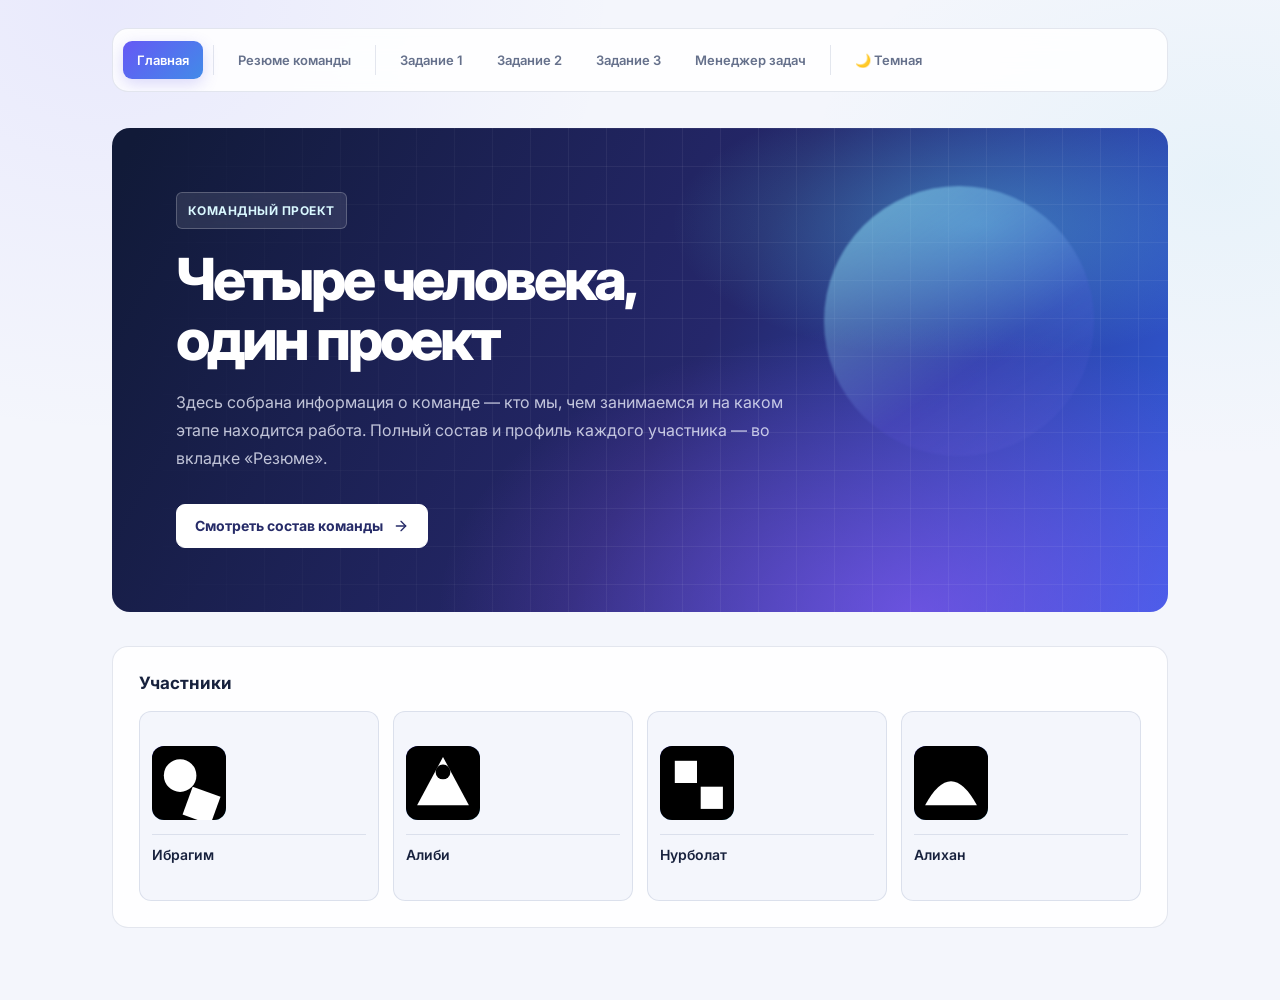
==== index.html @ 52afc790 "lol" ====
<!DOCTYPE html>
<html lang="ru">
<head>
  <meta charset="UTF-8">
  <meta name="viewport" content="width=device-width, initial-scale=1.0">
  <title>Команда — Резюме, Проект и Задания</title>
  <link rel="stylesheet" href="css/style.css">
</head>
<body>
<div class="wrap">
  <nav class="navbar" id="navbar">
    <button class="active" data-page="home">Главная</button>
    <div class="nav-divider"></div>
    <button data-page="resume">Резюме команды</button>
    <div class="nav-divider"></div>
    <button data-page="task1">Задание 1</button>
    <button data-page="task2">Задание 2</button>
    <button data-page="task3">Задание 3</button>
    <button data-page="todos">Менеджер задач</button>
    
    <div class="nav-divider"></div>
    <button id="theme-toggle-btn" class="theme-toggle" data-action="toggle-theme" aria-label="Переключить темную тему">🌙 Темная</button>
    <div id="member-tabs" hidden>
      <div class="nav-divider"></div>
      <button data-target="p1" data-member="p1">Ибрагим</button>
      <button data-target="p2" data-member="p2">Алиби</button>
      <button data-target="p3" data-member="p3">Нурболат</button>
      <button data-target="p4" data-member="p4">Алихан</button>
    </div>
  </nav>

  <section class="page active" id="page-home">
    <div class="hero">
      <p class="kicker">Командный проект</p>
      <h1>Четыре человека, один проект</h1>
      <p>Здесь собрана информация о команде — кто мы, чем занимаемся и на каком этапе находится работа. Полный состав и профиль каждого участника — во вкладке «Резюме».</p>
      <button class="cta" data-action="open-member" data-member="p1">
        Смотреть состав команды
        <svg viewBox="0 0 24 24" fill="none" stroke="currentColor" stroke-width="2" stroke-linecap="round" stroke-linejoin="round"><line x1="5" y1="12" x2="19" y2="12"></line><polyline points="12 5 19 12 12 19"></polyline></svg>
      </button>
    </div>

    <div class="roster">
      <p class="label">Участники</p>
      <div class="roster-grid">
        <button class="roster-item" data-action="open-member" data-member="p1">
          <div class="avatar">
            <svg viewBox="0 0 100 100">
              <rect width="100" height="100" fill="#000"/>
              <circle cx="38" cy="40" r="22" fill="#fff"/>
              <rect x="55" y="55" width="40" height="40" fill="#fff" transform="rotate(20 55 55)"/>
            </svg>
          </div>
          <div class="name">Ибрагим</div>
        </button>
        <button class="roster-item" data-action="open-member" data-member="p2">
          <div class="avatar">
            <svg viewBox="0 0 100 100">
              <rect width="100" height="100" fill="#000"/>
              <polygon points="50,15 85,80 15,80" fill="#fff"/>
              <circle cx="50" cy="35" r="10" fill="#000"/>
            </svg>
          </div>
          <div class="name">Алиби</div>
        </button>
        <button class="roster-item" data-action="open-member" data-member="p3">
          <div class="avatar">
            <svg viewBox="0 0 100 100">
              <rect width="100" height="100" fill="#000"/>
              <rect x="20" y="20" width="30" height="30" fill="#fff"/>
              <rect x="55" y="55" width="30" height="30" fill="#fff"/>
            </svg>
          </div>
          <div class="name">Нурболат</div>
        </button>
        <button class="roster-item" data-action="open-member" data-member="p4">
          <div class="avatar">
            <svg viewBox="0 0 100 100">
              <rect width="100" height="100" fill="#000"/>
              <path d="M15 80 Q50 15 85 80 Z" fill="#fff"/>
            </svg>
          </div>
          <div class="name">Алихан</div>
        </button>
      </div>
    </div>
  </section>

  <section class="page" id="page-task2">
    <div class="masthead">
      <h1>Задание 2: Управление классами</h1>
      <p>Переключение класса active и вывод списка классов</p>
    </div>

    <div class="task-box">
      <div id="task2-target-element" class="demo-box card feature">
        Тестовый блок
      </div>

      <div class="actions">
        <button id="toggle-btn" class="cta-btn" data-action="toggle-task2-class">Переключить класс active</button>
      </div>

      <div class="output-section">
        <h3>Список классов элемента:</h3>
        <p id="class-list-output" class="class-list-badge">Загрузка...</p>
      </div>
    </div>
  </section>

  <section class="page" id="page-todos">
    <div class="masthead">
      <h1>Менеджер задач</h1>
      <p>Соберите дела в одном месте, отмечайте прогресс и быстро находите нужное.</p>
      <p class="todo-api-note">Данные задач загружаются из DummyJSON. Добавленные и изменённые задачи хранятся до перезагрузки страницы.</p>
    </div>
    <div class="task-box todo-manager">
      <div class="todo-toolbar">
        <div class="todo-overview">
          <p id="todo-count" class="todo-count" aria-live="polite">Загрузка задач…</p>
          <p id="todo-summary" class="todo-summary">Считаем задачи…</p>
          <div class="todo-progress" role="progressbar" aria-label="Выполненные задачи" aria-valuemin="0" aria-valuemax="100" aria-valuenow="0">
            <span id="todo-progress-fill"></span>
          </div>
        </div>
        <div class="todo-toolbar-actions">
          <button class="cta-btn todo-create-toggle" type="button" data-action="todo-create-toggle" aria-expanded="false" aria-controls="todo-create-form"><span aria-hidden="true">＋</span> Добавить задачу</button>
          <button class="cta-btn todo-refresh-button" type="button" data-action="todos-refresh"><svg viewBox="0 0 24 24" fill="none" stroke="currentColor" stroke-width="1.8" stroke-linecap="round" stroke-linejoin="round" aria-hidden="true"><path d="M20 7v5h-5"></path><path d="M4 17v-5h5"></path><path d="M5.6 9a7 7 0 0 1 11.6-2L20 12M4 12l2.8 5a7 7 0 0 0 11.6-2"></path></svg> Обновить</button>
        </div>
      </div>
      <form id="todo-create-form" class="todo-form todo-create-form" data-todo-form="create" hidden>
        <label>Название задачи
          <input name="todo" type="text" required maxlength="200" placeholder="Например, проверить CRUD">
        </label>
        <label>ID пользователя
          <input name="userId" type="number" min="1" step="1" value="1" required>
        </label>
        <label class="todo-checkbox-label">
          <input name="completed" type="checkbox"> Выполнена
        </label>
        <button class="todo-open-button" type="submit">Добавить задачу</button>
      </form>
      <div class="todo-filters">
        <div class="todo-filter-field todo-filter-search">
          <label for="todo-search">Найти задачу</label>
          <div class="todo-search-control">
            <svg viewBox="0 0 24 24" fill="none" stroke="currentColor" stroke-width="1.8" stroke-linecap="round" aria-hidden="true"><circle cx="11" cy="11" r="7"></circle><path d="m16 16 4 4"></path></svg>
            <input id="todo-search" type="search" placeholder="Название, ID задачи или пользователя">
            <button id="todo-search-clear" class="todo-search-clear" type="button" data-action="todo-search-clear" aria-label="Очистить поиск" title="Очистить поиск" hidden>×</button>
          </div>
        </div>
        <div class="todo-filter-field">
          <label for="todo-filter">Показать</label>
          <select id="todo-filter">
            <option value="all">Все задачи</option>
            <option value="active">В работе</option>
            <option value="completed">Выполненные</option>
          </select>
        </div>
      </div>
      <p id="todo-notice" class="todo-notice" role="status" aria-live="polite"></p>
      <div id="todo-list" class="todo-list" aria-live="polite"></div>
      <nav id="todo-pagination" class="todo-pagination" aria-label="Страницы задач" hidden>
        <button class="todo-open-button" type="button" data-action="todo-page" data-direction="-1">Назад</button>
        <span data-page-label aria-live="polite">Страница 1</span>
        <button class="todo-open-button" type="button" data-action="todo-page" data-direction="1">Дальше</button>
      </nav>
    </div>
  </section>

  <section class="page user-profile-page" id="page-user">
    <div class="masthead">
      <a class="todo-open-button user-profile-back" href="#todos">← К менеджеру задач</a>
      <h1 id="user-profile-title">Профиль пользователя</h1>
      <p>Данные загружены из DummyJSON.</p>
    </div>
    <div id="user-profile-content" class="task-box user-profile-content" aria-live="polite"></div>
  </section>

  <dialog id="todo-detail-dialog" class="todo-detail-dialog" aria-labelledby="todo-detail-dialog-title">
    <div class="todo-user-dialog-header">
      <h2 id="todo-detail-dialog-title">Детали задачи</h2>
      <button class="todo-user-dialog-close" type="button" data-action="todo-detail-close" aria-label="Закрыть окно">×</button>
    </div>
    <div id="todo-detail-dialog-content" class="todo-detail-dialog-content" aria-live="polite"></div>
  </dialog>

  <dialog id="todo-user-dialog" class="todo-user-dialog" aria-labelledby="todo-user-dialog-title">
    <div class="todo-user-dialog-header">
      <h2 id="todo-user-dialog-title">Данные пользователя</h2>
      <button class="todo-user-dialog-close" type="button" data-action="todo-user-close" aria-label="Закрыть окно">×</button>
    </div>
    <div id="todo-user-dialog-content" class="todo-user-dialog-content" aria-live="polite"></div>
  </dialog>

  
  <section class="page" id="page-task3">
    <div class="masthead">
      <h1>Задание 3: Генератор таблицы и статистика</h1>
      <p>Создание таблицы заданного размера, изменение цвета ячеек и подсчет</p>
    </div>

    <div class="task-box">
      <div class="controls-group table-controls">
        <label>Строк: <input type="number" id="table-rows" min="1" max="20" value="3"></label>
        <label>Столбцов: <input type="number" id="table-cols" min="1" max="20" value="3"></label>
        <label>Цвет заливки: <input type="color" id="cell-color-picker" value="#3b82f6"></label>
        <button class="cta-btn" data-action="generate-table">Создать таблицу</button>
      </div>

      <div id="table-container" class="table-container"></div>

      <div class="output-section table-output">
        <h3>Статистика цветов:</h3>
        <p id="color-stats-output">Кликните по ячейкам таблицы, чтобы изменить их цвет.</p>
      </div>
    </div>
  </section>

  <section class="page" id="page-resume">
    <div class="masthead">
      <h1>Состав команды</h1>
      <p>Четыре участника — один проект</p>
    </div>

    <div class="panel active" id="p1">
      <div class="profile-head">
        <div class="avatar-box">
          <svg viewBox="0 0 100 100">
            <rect width="100" height="100" fill="#000"/>
            <circle cx="38" cy="40" r="22" fill="#fff"/>
            <rect x="55" y="55" width="40" height="40" fill="#fff" transform="rotate(20 55 55)"/>
          </svg>
        </div>
        <div class="info">
          <h2>Эгембердиев Ибрагим</h2>
          <div class="role">Начинающий Java-разработчик</div>
          <div class="meta">
            <div><strong>19</strong> лет</div>
          </div>
        </div>
      </div>

      <div class="section">
        <h3>О себе</h3>
        <p class="bio">Изучает Java и делает первые проекты, нацелен на рост в разработке. Собирает практический опыт и постепенно расширяет портфолио.</p>
      </div>

      <div class="section">
        <h3>Направление</h3>
        <div class="chips">
          <span class="chip">Java</span>
          <span class="chip">Backend</span>
          <span class="chip">Учебные проекты</span>
        </div>
      </div>

      <div class="section">
        <h3>Ключевые моменты</h3>
        <ul class="highlights">
          <li>Изучает Java и основы бэкенд-разработки</li>
          <li>Работает над первыми практическими проектами</li>
          <li>Нацелен на постепенный рост и расширение портфолио</li>
        </ul>
      </div>
    </div>

    <div class="panel" id="p2">
      <div class="profile-head">
        <div class="avatar-box">
          <svg viewBox="0 0 100 100">
            <rect width="100" height="100" fill="#000"/>
            <polygon points="50,15 85,80 15,80" fill="#fff"/>
            <circle cx="50" cy="35" r="10" fill="#000"/>
          </svg>
        </div>
        <div class="info">
          <h2>Алиби Тулеугалиев</h2>
          <div class="role">Студент, спортсмен и организатор</div>
          <div class="meta">
            <div><strong>3</strong> курс</div>
          </div>
        </div>
      </div>

      <div class="section">
        <h3>О себе</h3>
        <p class="bio">Бывший капитан областной сборной по волейболу, организатор турниров по армрестлингу и в прошлом участник школьных олимпиад. Амбициозен в учёбе и спорте, а главную ценность видит в том, чтобы быть хорошим сыном для своих родителей.</p>
      </div>

      <div class="section">
        <h3>Направление</h3>
        <div class="chips">
          <span class="chip">Волейбол</span>
          <span class="chip">Армрестлинг</span>
          <span class="chip">Организация турниров</span>
          <span class="chip">Олимпиады</span>
        </div>
      </div>

      <div class="section">
        <h3>Достижения и опыт</h3>
        <ul class="highlights">
          <li>Капитан областной сборной по волейболу</li>
          <li>Организатор турниров по армрестлингу</li>
          <li>Участник школьных олимпиад</li>
          <li>Совмещает учёбу, спорт и организаторскую деятельность</li>
        </ul>
      </div>
    </div>

    <div class="panel" id="p3">
      <div class="profile-head">
        <div class="avatar-box">
          <svg viewBox="0 0 100 100">
            <rect width="100" height="100" fill="#000"/>
            <rect x="20" y="20" width="30" height="30" fill="#fff"/>
            <rect x="55" y="55" width="30" height="30" fill="#fff"/>
          </svg>
        </div>
        <div class="info">
          <h2>Оралов Нурболат</h2>
          <div class="role">Вычислительная техника и ПО</div>
          <div class="meta">
            <div><strong>3</strong> курс, AIU</div>
          </div>
        </div>
      </div>

      <div class="section">
        <h3>О себе</h3>
        <p class="bio">Изучает вычислительную технику и программное обеспечение в Astana International University, развивает техническую базу для будущих проектов в IT.</p>
      </div>

      <div class="section">
        <h3>Направление</h3>
        <div class="chips">
          <span class="chip">Вычислительная техника</span>
          <span class="chip">Программное обеспечение</span>
          <span class="chip">AIU</span>
        </div>
      </div>

      <div class="section">
        <h3>Ключевые моменты</h3>
        <ul class="highlights">
          <li>3 курс, Astana International University</li>
          <li>Специальность — вычислительная техника и ПО</li>
          <li>Развивает техническую базу для будущих IT-проектов</li>
        </ul>
      </div>
    </div>

    <div class="panel" id="p4">
      <div class="profile-head">
        <div class="avatar-box">
          <svg viewBox="0 0 100 100">
            <rect width="100" height="100" fill="#000"/>
            <path d="M15 80 Q50 15 85 80 Z" fill="#fff"/>
          </svg>
        </div>
        <div class="info">
          <h2>Полатов Алихан</h2>
          <div class="role">Предприниматель</div>
          <div class="meta">
            <div><strong>19</strong> лет</div>
          </div>
        </div>
      </div>

      <div class="section">
        <h3>О себе</h3>
        <p class="bio">Я развиваюсь в предпринимательстве и работаю над собственными проектами. Изучаю потребности аудитории, ищу перспективные идеи и проверяю их на практике, чтобы превращать удачные гипотезы в полезные решения.</p>
      </div>

      <div class="section">
        <h3>Направление</h3>
        <div class="chips">
          <span class="chip">Предпринимательство</span>
          <span class="chip">Поиск идей</span>
          <span class="chip">Тестирование гипотез</span>
          <span class="chip">Анализ аудитории</span>
          <span class="chip">Развитие проектов</span>
        </div>
      </div>

      <div class="section">
        <h3>Ключевые моменты</h3>
        <ul class="highlights">
          <li>Развиваю предпринимательское мышление и навыки управления проектами</li>
          <li>Ищу и тестирую идеи для собственных проектов</li>
          <li>Изучаю интересы аудитории и собираю обратную связь</li>
          <li>Улучшаю навыки планирования, презентации и работы с задачами</li>
          <li>Работаю над запуском и развитием собственных инициатив</li>
        </ul>
      </div>

      <div class="section">
        <h3>Цели</h3>
        <p class="bio">Хочу создавать проекты, которые решают реальные задачи людей, развивать их шаг за шагом и собирать вокруг них сильную команду.</p>
      </div>
    </div>
  </section>

  <section class="page" id="page-task1">
    <div class="masthead">
      <h1>Практическое задание 1</h1>
      <p>Работа с DOM-деревом на JavaScript</p>
    </div>

    <div class="section">
      <h3>Условие задачи</h3>
      <ul class="highlights">
        <li>Найдите элемент по ID и измените его текст на «Привет, мир!».</li>
        <li>Создайте новый элемент &lt;div&gt; с классом <mark>new-div</mark> и текстом «Я новый элемент», добавив его в конец &lt;body&gt;.</li>
        <li>Удалите элемент с классом <mark>old-element</mark>.</li>
        <li>Создайте абзац с текстом «Это изменяемый абзац.» и изменяйте его цвет и размер шрифта по клику.</li>
      </ul>
    </div>

    <div class="section">
      <h3>Результат выполнения</h3>
      <div id="target-element" class="task1-target">Исходный текст элемента.</div>
      <div class="old-element task1-old-element">Этот элемент будет удалён скриптом.</div>
      <div id="task1-result"></div>
      <button class="cta task1-create-button" data-action="create-task1-element">Создать новый элемент</button>
    </div>
  </section>


</div>
<div></div>
<script src="js/fake-api.js"></script>
<script src="js/script.js"></script>
</body>
</html>
---- css/style.css ----
@import url('https://fonts.googleapis.com/css2?family=Inter:wght@400;500;600;700;800&display=swap');

:root{
  --bg: #ffffff;
  --ink: #000000;
  --ink-soft: #6b6b6b;
  --ink-faint: #9a9a9a;
  --line: #e5e5e5;
  --chip-bg: #f4f4f4;
  --card-bg: #ffffff;
}

[data-theme="dark"]{
  --bg: #0f172a;
  --ink: #f8fafc;
  --ink-soft: #94a3b8;
  --ink-faint: #64748b;
  --line: #1e293b;
  --chip-bg: #1e293b;
  --card-bg: #1e293b;
}

*{ box-sizing: border-box; }

body{
  margin:0;
  background: var(--bg);
  color: var(--ink);
  font-family: 'Inter', -apple-system, sans-serif;
  min-height: 100vh;
  transition: background-color 0.2s ease, color 0.2s ease;
}

.wrap{
  text-align: center;
  margin: 0 auto;
  padding: 40px 24px 80px;
}


.navbar{
  display: flex;
  align-items: center;
  border-bottom: 1px solid var(--line);
  margin-bottom: 48px;
  overflow-x: auto;
  gap: 4px;
}

.navbar button{
  background: none;
  border: none;
  border-bottom: 2px solid transparent;
  padding: 14px 18px;
  font-family: 'Inter', sans-serif;
  font-size: 15px;
  font-weight: 600;
  color: var(--ink-soft);
  cursor: pointer;
  white-space: nowrap;
  transition: color 0.15s ease, border-color 0.15s ease;
}

.navbar button:hover{
  color: var(--ink);
}

.navbar button.active{
  color: var(--ink);
  border-bottom-color: var(--ink);
}

.nav-divider{
  width: 1px;
  align-self: stretch;
  background: var(--line);
  margin: 10px 6px;
  flex-shrink: 0;
}

#member-tabs{
  display: flex;
  align-items: center;
  gap: 4px;
}

#member-tabs[hidden]{
  display: none;
}

/* Секции страниц */
.page{
  display: none;
}

.page.active{
  display: block;
  animation: fade 0.2s ease;
}

@keyframes fade{
  from{ opacity: 0; transform: translateY(4px); }
  to{ opacity: 1; transform: translateY(0); }
}


.hero{
  margin-bottom: 72px;
}

.hero .kicker{
  font-size: 15px;
  font-weight: 500;
  color: var(--ink-soft);
  margin: 0 0 18px 0;
}

.hero h1{
  font-size: 44px;
  line-height: 1.12;
  font-weight: 800;
  letter-spacing: -0.8px;
  margin: 0 0 24px 0;
  max-width: 14ch;
}

.hero p{
  font-size: 16px;
  line-height: 1.65;
  color: var(--ink-soft);
  max-width: 52ch;
  margin: 0 0 32px 0;
}

.hero .cta{
  display: inline-flex;
  align-items: center;
  gap: 10px;
  background: var(--ink);
  color: var(--bg);
  border: none;
  font-family: 'Inter', sans-serif;
  text-decoration: none;
  font-size: 15px;
  font-weight: 600;
  padding: 13px 22px;
  cursor: pointer;
  transition: opacity 0.15s ease;
}

.hero .cta:hover{
  opacity: 0.85;
}

.hero .cta svg{
  width: 14px;
  height: 14px;
  flex-shrink: 0;
}

.roster{
  border-top: 1px solid var(--line);
  padding-top: 36px;
}

.roster .label{
  font-size: 13px;
  color: var(--ink-soft);
  margin: 0 0 20px 0;
}

.roster-grid{
  display: grid;
  grid-template-columns: repeat(4, 1fr);
  gap: 20px;
}

.roster-item{
  display: block;
  text-decoration: none;
  color: inherit;
  background: none;
  border: none;
  text-align: left;
  padding: 0;
  cursor: pointer;
  font-family: 'Inter', sans-serif;
}

.roster-item .avatar{
  width: 100%;
  aspect-ratio: 1;
  background: #000;
  border-radius: 50%;
  overflow: hidden;
  margin-bottom: 12px;
}

.roster-item .avatar svg{
  width: 100%;
  height: 100%;
  display: block;
}

.roster-item .name{
  font-size: 13px;
  font-weight: 600;
  line-height: 1.4;
}


.masthead{
  margin-bottom: 40px;
}

.masthead h1{
  font-size: 32px;
  font-weight: 800;
  letter-spacing: -0.5px;
  margin: 0 0 6px 0;
}

.masthead p{
  color: var(--ink-soft);
  font-size: 15px;
  margin: 0;
}

.panel{
  display: none;
}

.panel.active{
  display: block;
  animation: fade 0.2s ease;
}

.profile-head{
  display: grid;
  grid-template-columns: 120px 1fr;
  gap: 32px;
  margin-bottom: 28px;
}

.avatar-box{
  width: 120px;
  height: 120px;
  border-radius: 50%;
  overflow: hidden;
  background: #000;
  flex-shrink: 0;
}

.avatar-box svg{
  width:100%;
  height:100%;
  display:block;
}

.info h2{
  font-size: 24px;
  font-weight: 800;
  letter-spacing: -0.3px;
  margin: 0 0 4px 0;
}

.info .role{
  font-size: 15px;
  font-weight: 500;
  color: var(--ink-soft);
  margin-bottom: 18px;
}

.info .meta{
  display:flex;
  gap: 28px;
}

.info .meta div{
  font-size: 13px;
  color: var(--ink-soft);
}

.info .meta strong{
  display:block;
  font-size: 18px;
  font-weight: 700;
  color: var(--ink);
  margin-bottom: 2px;
}

.section{
  padding-top: 22px;
  border-top: 1px solid var(--line);
  margin-bottom: 22px;
}

.section h3{
  font-size: 12px;
  font-weight: 700;
  color: var(--ink-faint);
  letter-spacing: 0.3px;
  margin: 0 0 12px 0;
}

.bio{
  font-size: 15px;
  line-height: 1.7;
  color: var(--ink-soft);
  max-width: 58ch;
  margin: 0;
  font-weight: 400;
}

.chips{
  display: flex;
  flex-wrap: wrap;
  gap: 8px;
}

.chip{
  display: inline-block;
  padding: 6px 14px;
  border-radius: 999px;
  background: var(--chip-bg);
  font-size: 13px;
  font-weight: 600;
  color: var(--ink);
}

.highlights{
  list-style: none;
  margin: 0;
  padding: 0;
  display: grid;
  gap: 10px;
}

.highlights li{
  position: relative;
  padding-left: 18px;
  font-size: 14.5px;
  line-height: 1.55;
  color: var(--ink-soft);
}

.highlights li::before{
  content: "";
  position: absolute;
  left: 0;
  top: 7px;
  width: 6px;
  height: 6px;
  border-radius: 50%;
  background: var(--ink);
}

#table-container table {
  border-collapse: collapse;
  margin: 10px 0;
}

.table-controls{
  display: flex;
  align-items: center;
  flex-wrap: wrap;
  gap: 12px;
  margin-bottom: 20px;
}

.table-controls input[type="number"]{
  width: 60px;
  padding: 6px;
}

.table-controls input[type="color"]{
  width: 40px;
  height: 32px;
  border: none;
  background: none;
  cursor: pointer;
}

.table-controls .cta-btn{
  padding: 8px 16px;
  cursor: pointer;
}

.table-container{
  overflow-x: auto;
  margin-bottom: 20px;
}

.table-output{
  padding: 16px;
  border-radius: 8px;
  background: var(--chip-bg);
}

.color-stat{
  display: inline-flex;
  align-items: center;
  gap: 4px;
}

.color-stat__swatch{
  width: 12px;
  height: 12px;
  border-radius: 50%;
}

.task1-create-button{
  padding: 10px 16px;
  font-size: 14px;
}

#table-container td {
  width: 45px;
  height: 45px;
  border: 1px solid var(--line);
  text-align: center;
  cursor: pointer;
  transition: background-color 0.15s ease;
  background-color: var(--card-bg);
}

#table-container td:hover {
  opacity: 0.8;
}

:root{
  color-scheme: light;
  --bg: #f3f6fb;
  --ink: #17243a;
  --ink-soft: #5f6e83;
  --ink-faint: #8390a3;
  --line: #dfe6ef;
  --chip-bg: #edf2f8;
  --card-bg: #ffffff;
  --accent: #2864dc;
  --accent-hover: #1d50ba;
  --accent-soft: #e7efff;
  --success: #1e9a78;
}

[data-theme="dark"]{
  color-scheme: dark;
  --bg: #121a28;
  --ink: #f2f5fb;
  --ink-soft: #aab6c8;
  --ink-faint: #8190a6;
  --line: #2a374a;
  --chip-bg: #202c3d;
  --card-bg: #192536;
  --accent: #77a1ff;
  --accent-hover: #92b3ff;
  --accent-soft: #202f4b;
  --success: #47c8a0;
}

body{
  background: var(--bg);
  color: var(--ink);
  font-family: 'Inter', -apple-system, BlinkMacSystemFont, 'Segoe UI', sans-serif;
}

.wrap{
  max-width: 1120px;
  padding: 28px 32px 72px;
  text-align: left;
}

.navbar{
  position: sticky;
  top: 12px;
  z-index: 5;
  min-height: 64px;
  gap: 6px;
  padding: 6px 10px;
  margin-bottom: 36px;
  border: 1px solid var(--line);
  border-radius: 14px;
  background: var(--card-bg);
}

.navbar button{
  border: 0;
  border-radius: 9px;
  padding: 11px 14px;
  color: var(--ink-soft);
  font-size: 13px;
  transition: color 0.16s ease, background-color 0.16s ease;
}

.navbar button:hover{
  color: var(--accent);
  background: var(--accent-soft);
}

.navbar button.active{
  color: #fff;
  background: var(--accent);
}

[data-theme="dark"] .navbar button.active{
  color: #17243a;
}

.nav-divider{
  margin: 10px 4px;
}

#member-tabs{
  margin-left: auto;
}

#member-tabs[hidden]{
  display: none;
}

.page.active{
  animation: fade 0.18s ease-out;
}

.hero{
  position: relative;
  overflow: hidden;
  padding: clamp(30px, 6vw, 64px);
  margin-bottom: 34px;
  border: 1px solid var(--line);
  border-radius: 18px;
  background: var(--card-bg);
}

.hero::after{
  position: absolute;
  top: 0;
  right: 0;
  width: 10px;
  height: 100%;
  background: var(--accent);
  content: "";
}

.hero .kicker{
  display: inline-flex;
  padding: 7px 11px;
  margin-bottom: 20px;
  border-radius: 6px;
  background: var(--accent-soft);
  color: var(--accent);
  font-size: 12px;
  font-weight: 700;
  letter-spacing: 0.04em;
  text-transform: uppercase;
}

.hero h1{
  max-width: 15ch;
  margin-bottom: 18px;
  font-size: clamp(36px, 5vw, 58px);
  line-height: 1.04;
  letter-spacing: -0.055em;
}

.hero p{
  max-width: 62ch;
  line-height: 1.75;
}

.hero .cta,
.cta-btn{
  display: inline-flex;
  min-height: 44px;
  align-items: center;
  justify-content: center;
  gap: 10px;
  padding: 11px 18px;
  border: 1px solid var(--accent);
  border-radius: 9px;
  background: var(--accent);
  color: #fff;
  font: inherit;
  font-size: 14px;
  font-weight: 700;
  text-decoration: none;
  cursor: pointer;
  transition: background-color 0.16s ease, border-color 0.16s ease, color 0.16s ease;
}

[data-theme="dark"] .hero .cta,
[data-theme="dark"] .cta-btn{
  color: #17243a;
}

.hero .cta:hover,
.cta-btn:hover{
  border-color: var(--accent-hover);
  background: var(--accent-hover);
  color: #fff;
}

[data-theme="dark"] .hero .cta:hover,
[data-theme="dark"] .cta-btn:hover{
  color: #17243a;
}

.hero .cta svg{
  width: 16px;
  height: 16px;
}

.roster{
  padding: 26px;
  border: 1px solid var(--line);
  border-radius: 16px;
  background: var(--card-bg);
}

.roster .label{
  margin-bottom: 18px;
  color: var(--ink);
  font-size: 17px;
  font-weight: 700;
}

.roster-grid{
  grid-template-columns: repeat(4, minmax(0, 1fr));
  gap: 14px;
}

.roster-item{
  padding: 12px;
  border: 1px solid transparent;
  border-radius: 12px;
  transition: border-color 0.16s ease, background-color 0.16s ease;
}

.roster-item:hover{
  border-color: var(--line);
  background: var(--bg);
}

.roster-item .avatar{
  max-width: 108px;
  margin-bottom: 14px;
  border-radius: 12px;
  background: var(--accent-soft);
}

.roster-item .name{
  color: var(--ink);
  font-size: 14px;
}

.masthead{
  padding: 8px 0 24px;
  margin-bottom: 22px;
}

.masthead h1{
  margin-bottom: 10px;
  font-size: clamp(28px, 4vw, 38px);
  letter-spacing: -0.045em;
}

.masthead p{
  line-height: 1.6;
}

.panel,
.task-box,
.page > .section{
  padding: clamp(20px, 4vw, 34px);
  border: 1px solid var(--line);
  border-radius: 16px;
  background: var(--card-bg);
}

.panel.active{
  animation: fade 0.18s ease-out;
}

.profile-head{
  grid-template-columns: 104px 1fr;
  align-items: center;
  gap: 22px;
  padding-bottom: 26px;
  border-bottom: 1px solid var(--line);
}

.avatar-box{
  width: 104px;
  height: 104px;
  border-radius: 14px;
  background: var(--accent-soft);
}

.info h2{
  font-size: 25px;
  letter-spacing: -0.04em;
}

.info .role{
  margin-bottom: 12px;
}

.section{
  padding-top: 20px;
  margin-bottom: 0;
  border-top: 0;
  text-align: left;
}

.section + .section{
  margin-top: 8px;
  border-top: 1px solid var(--line);
}

.section h3{
  color: var(--accent);
  font-size: 12px;
  letter-spacing: 0.08em;
  text-transform: uppercase;
}

.bio,
.highlights li{
  color: var(--ink-soft);
}

.chip{
  padding: 7px 12px;
  border-radius: 7px;
  background: var(--accent-soft);
  color: var(--accent);
  font-size: 12px;
}

.highlights li::before{
  top: 8px;
  width: 7px;
  height: 7px;
  border-radius: 2px;
  background: var(--success);
}

.task-box{
  text-align: left;
}

.demo-box,
.task1-target,
.old-element,
.new-div{
  padding: 18px;
  border: 1px solid var(--line);
  border-radius: 10px;
  background: var(--bg);
  color: var(--ink);
}

.demo-box.active{
  border-color: var(--accent);
  background: var(--accent-soft);
}

.actions{
  margin: 18px 0;
}

.output-section,
.table-output{
  padding: 18px;
  border: 1px solid var(--line);
  border-radius: 10px;
  background: var(--bg);
}

.output-section h3{
  margin: 0 0 10px;
  font-size: 14px;
}

.output-section p{
  margin: 0;
  color: var(--ink-soft);
  line-height: 1.6;
}

.table-controls{
  padding: 16px;
  border: 1px solid var(--line);
  border-radius: 10px;
  background: var(--bg);
}

.table-controls label{
  display: inline-flex;
  align-items: center;
  gap: 8px;
  color: var(--ink-soft);
  font-size: 13px;
  font-weight: 600;
}

.table-controls input[type="number"]{
  min-height: 38px;
  border: 1px solid var(--line);
  border-radius: 7px;
  background: var(--card-bg);
  color: var(--ink);
  font: inherit;
}

.table-controls input[type="color"]{
  padding: 3px;
  border: 1px solid var(--line);
  border-radius: 7px;
  background: var(--card-bg);
}

#table-container table{
  overflow: hidden;
  border: 1px solid var(--line);
  border-radius: 8px;
}

#table-container td{
  border-color: var(--line);
}

.editable-paragraph{
  padding: 14px 16px;
  border-left: 4px solid var(--accent);
  border-radius: 0 8px 8px 0;
  background: var(--accent-soft);
  color: var(--ink);
  cursor: pointer;
}

.editable-paragraph.is-changed{
  border-left-color: var(--success);
  color: var(--success);
  font-size: 18px;
}

.task1-create-button{
  margin-top: 14px;
}

button:focus-visible,
input:focus-visible{
  outline: 3px solid color-mix(in srgb, var(--accent) 35%, transparent);
  outline-offset: 2px;
}

@media (max-width: 760px){
  .wrap{
    padding: 16px 16px 48px;
  }

  .navbar{
    position: static;
    margin-bottom: 24px;
    border-radius: 12px;
  }

  #member-tabs{
    margin-left: 0;
  }

  .roster-grid{
    grid-template-columns: repeat(2, minmax(0, 1fr));
  }

  .profile-head{
    grid-template-columns: 78px 1fr;
    gap: 16px;
  }

  .avatar-box{
    width: 78px;
    height: 78px;
  }
}

@media (max-width: 480px){
  .wrap{
    padding-right: 12px;
    padding-left: 12px;
  }

  .hero{
    padding: 28px 22px;
    border-radius: 14px;
  }

  .hero h1{
    font-size: 38px;
  }

  .roster,
  .panel,
  .task-box,
  .page > .section{
    padding: 18px;
  }

  .table-controls{
    align-items: stretch;
  }

  .table-controls label{
    justify-content: space-between;
  }
}

@media (prefers-reduced-motion: reduce){
  *,
  *::before,
  *::after{
    animation-duration: 0.01ms !important;
    scroll-behavior: auto !important;
    transition-duration: 0.01ms !important;
  }
}

:root{
  --bg: #f4f6fc;
  --ink: #17213d;
  --ink-soft: #65708b;
  --ink-faint: #8992a8;
  --line: rgba(91, 106, 151, 0.16);
  --chip-bg: #edf0fa;
  --card-bg: rgba(255, 255, 255, 0.88);
  --accent: #6558f5;
  --accent-hover: #5144df;
  --accent-soft: #eeedff;
  --success: #25aa94;
}

[data-theme="dark"]{
  --bg: #0b1020;
  --ink: #f3f5ff;
  --ink-soft: #aab3cf;
  --ink-faint: #7884a5;
  --line: rgba(165, 180, 230, 0.14);
  --chip-bg: #171e35;
  --card-bg: rgba(19, 26, 47, 0.88);
  --accent: #8c83ff;
  --accent-hover: #a49dff;
  --accent-soft: rgba(125, 112, 255, 0.14);
  --success: #53dfc2;
}

body{
  background:
    radial-gradient(ellipse at 8% 0%, rgba(119, 104, 255, 0.09), transparent 32rem),
    radial-gradient(ellipse at 95% 18%, rgba(65, 191, 218, 0.07), transparent 26rem),
    var(--bg);
}

.navbar{
  border-color: var(--line);
  border-radius: 16px;
  background: var(--card-bg);
  backdrop-filter: blur(18px);
  -webkit-backdrop-filter: blur(18px);
}

.navbar button.active{
  background: linear-gradient(135deg, #6558f5, #428be8);
  box-shadow: 0 5px 16px rgba(91, 84, 232, 0.22);
}

.hero{
  min-height: 390px;
  display: flex;
  flex-direction: column;
  align-items: flex-start;
  justify-content: center;
  isolation: isolate;
  border: 0;
  background:
    radial-gradient(ellipse at 82% 20%, rgba(92, 211, 237, 0.38), transparent 25%),
    radial-gradient(ellipse at 76% 100%, rgba(148, 91, 255, 0.6), transparent 42%),
    linear-gradient(118deg, #111a38 2%, #25276b 54%, #315ee2 100%);
  color: #fff;
}

.hero::before{
  position: absolute;
  z-index: -1;
  inset: 0;
  background-image: linear-gradient(rgba(255, 255, 255, 0.06) 1px, transparent 1px), linear-gradient(90deg, rgba(255, 255, 255, 0.06) 1px, transparent 1px);
  background-size: 38px 38px;
  mask-image: linear-gradient(90deg, transparent, #000 48%, #000);
  content: "";
}

.hero::after{
  z-index: -1;
  top: 12%;
  right: 7%;
  width: clamp(150px, 24vw, 270px);
  height: clamp(150px, 24vw, 270px);
  border-radius: 50%;
  background: linear-gradient(145deg, rgba(150, 243, 255, 0.82), rgba(112, 94, 255, 0.16) 62%, rgba(255, 255, 255, 0.04));
  filter: blur(1px);
  opacity: 0.72;
  content: "";
}

.hero > *{
  position: relative;
  z-index: 1;
}

.hero .kicker{
  border: 1px solid rgba(255, 255, 255, 0.22);
  background: rgba(255, 255, 255, 0.1);
  color: #d9f8ff;
  backdrop-filter: blur(8px);
}

.hero h1{
  max-width: 12ch;
  color: #fff;
}

.hero p{
  color: rgba(239, 242, 255, 0.78);
}

.hero .cta{
  border-color: #fff;
  background: #fff;
  color: #262b68;
}

.hero .cta:hover{
  border-color: #dffbff;
  background: #dffbff;
  color: #1a2855;
  opacity: 1;
}

.roster{
  border-color: var(--line);
  background: var(--card-bg);
  backdrop-filter: blur(16px);
}

.roster-grid{
  grid-template-columns: repeat(4, minmax(0, 1fr));
  gap: 14px;
}

.roster-item{
  min-height: 190px;
  border: 1px solid var(--line);
  background: var(--bg);
}

.roster-item:hover{
  transform: translateY(-3px);
  border-color: rgba(101, 88, 245, 0.42);
  background: var(--card-bg);
}

.roster-item{
  transition: transform 0.18s ease, border-color 0.18s ease, background-color 0.18s ease;
}

.roster-item .avatar{
  width: 74px;
  height: 74px;
  background: linear-gradient(145deg, #6558f5, #58c3dc);
}

.roster-item .name{
  display: block;
  padding-top: 10px;
  border-top: 1px solid var(--line);
}

.masthead h1{
  background: linear-gradient(100deg, var(--ink), var(--accent));
  background-clip: text;
  -webkit-text-fill-color: transparent;
}

.panel,
.task-box,
.page > .section{
  border-color: var(--line);
  background: var(--card-bg);
  backdrop-filter: blur(14px);
}

.panel.active,
.task-box,
.page > .section{
  box-shadow: 0 18px 60px rgba(31, 48, 92, 0.055);
}

[data-theme="dark"] .panel.active,
[data-theme="dark"] .task-box,
[data-theme="dark"] .page > .section{
  box-shadow: 0 18px 60px rgba(0, 0, 0, 0.18);
}

.avatar-box{
  border: 3px solid var(--card-bg);
  outline: 1px solid var(--line);
  background: linear-gradient(145deg, #6558f5, #58c3dc);
}

.chip{
  border: 1px solid var(--line);
  background: var(--accent-soft);
}

.todo-manager{
  display: grid;
  gap: 18px;
}

#todo-create-form[hidden],
#todo-pagination[hidden]{
  display: none;
}

.todo-toolbar{
  display: flex;
  align-items: center;
  justify-content: space-between;
  gap: 12px;
}

.todo-toolbar-actions{
  display: flex;
  flex-wrap: wrap;
  gap: 8px;
}

.todo-count{
  margin: 0;
  color: var(--ink-soft);
  font-size: 14px;
}

.todo-list{
  display: grid;
  grid-template-columns: repeat(auto-fit, minmax(min(100%, 290px), 1fr));
  gap: 10px;
}

.todo-card{
  display: flex;
  flex-direction: column;
  align-items: flex-start;
  gap: 6px;
  padding: 14px;
  border: 1px solid var(--line);
  border-radius: 12px;
  background: var(--card-bg);
}

.todo-card.is-editing{
  border-color: var(--accent);
}

.todo-card h2{
  margin: 0;
}

.todo-meta{
  margin: 0;
  color: var(--ink-soft);
  font-size: 12px;
}

.todo-card .todo-status{
  margin: 2px 0;
  padding: 3px 8px;
  border-radius: 999px;
  background: var(--accent-soft);
  font-size: 11px;
  font-weight: 700;
}

.todo-card .todo-status.is-complete{
  background: color-mix(in srgb, var(--success) 12%, var(--card-bg));
}

.todo-checkbox-status{
  display: inline-flex;
  align-items: center;
  gap: 7px;
  cursor: pointer;
}

.todo-checkbox-status input{
  margin: 0;
  accent-color: var(--success);
}

.todo-card .todo-open-button.todo-delete-button{
  display: inline-grid;
  width: 32px;
  height: 32px;
  place-items: center;
  padding: 0;
  border-radius: 50%;
  font-size: 22px;
  line-height: 1;
}

.todo-card .todo-actions{
  width: 100%;
  gap: 6px;
  margin-top: 4px;
}

.todo-card .todo-open-button{
  margin: 0;
  padding: 7px 9px;
}

.todo-card .todo-form{
  width: 100%;
  margin-top: 8px;
  padding-top: 12px;
  border-top: 1px solid var(--line);
}

.todo-filters{
  display: grid;
  grid-template-columns: auto minmax(180px, 1fr) auto minmax(150px, 200px);
  align-items: center;
  gap: 8px 12px;
  color: var(--ink-soft);
  font-size: 13px;
}

.todo-filters input,
.todo-filters select{
  min-width: 0;
  padding: 9px 10px;
  border: 1px solid var(--line);
  border-radius: 8px;
  background: var(--card-bg);
  color: var(--ink);
  font: inherit;
}

.todo-pagination{
  display: flex;
  align-items: center;
  justify-content: center;
  gap: 14px;
  color: var(--ink-soft);
  font-size: 13px;
}

.todo-empty{
  grid-column: 1 / -1;
  margin: 0;
  padding: 16px;
  border: 1px dashed var(--line);
  border-radius: 10px;
  color: var(--ink-soft);
}

.todo-notice{
  margin: 0;
  color: var(--ink-soft);
  font-size: 14px;
}

.todo-notice:empty{
  display: none;
}

.todo-notice.is-success{
  color: var(--success);
}

.todo-notice.is-error,
.todo-open-button.todo-delete-button{
  color: var(--danger, #b42318);
}

.todo-card h2{
  margin: 0;
  font-size: 16px;
  line-height: 1.45;
}

.todo-form,
.todo-actions{
  display: flex;
  flex-wrap: wrap;
  align-items: end;
  gap: 10px;
}

.todo-form label{
  display: grid;
  gap: 5px;
  color: var(--ink-soft);
  font-size: 13px;
}

.todo-form input:not([type="checkbox"]){
  min-width: 180px;
  padding: 8px 10px;
  border: 1px solid var(--line);
  border-radius: 8px;
  background: var(--card-bg);
  color: var(--ink);
  font: inherit;
}

.todo-form .todo-checkbox-label{
  display: flex;
  align-items: center;
  gap: 6px;
}

.todo-form .todo-open-button{
  margin: 0 6px 6px 0;
}

.todo-error{
  flex-basis: 100%;
  color: var(--danger, #c0392b);
}

.todo-status{
  margin: 0 0 14px;
  color: var(--ink-soft);
  font-size: 13px;
}

.todo-status.is-complete{
  color: var(--success);
}

.todo-open-button{
  padding: 8px 11px;
  border: 1px solid var(--line);
  border-radius: 8px;
  background: var(--accent-soft);
  color: var(--accent);
  font: inherit;
  font-size: 12px;
  font-weight: 700;
  cursor: pointer;
}

.todo-open-button:hover{
  border-color: var(--accent);
}

.todo-open-button:focus-visible,
.todo-form input:focus-visible,
.todo-toolbar button:focus-visible,
.todo-filters input:focus-visible,
.todo-filters select:focus-visible{
  outline: 3px solid color-mix(in srgb, var(--accent) 45%, transparent);
  outline-offset: 2px;
}

.todo-open-button:disabled,
.todo-toolbar button:disabled{
  cursor: wait;
  opacity: 0.65;
}

.todo-user-dialog{
  width: min(560px, calc(100% - 28px));
  max-height: min(720px, calc(100% - 28px));
  padding: 0;
  overflow: auto;
  border: 1px solid var(--line);
  border-radius: 18px;
  background: var(--card-bg);
  color: var(--ink);
  box-shadow: 0 24px 90px rgba(14, 24, 52, 0.28);
}

.todo-user-dialog::backdrop{
  background: rgba(8, 14, 30, 0.6);
  backdrop-filter: blur(4px);
}

.todo-user-dialog-header{
  display: flex;
  align-items: center;
  justify-content: space-between;
  gap: 16px;
  padding: 18px 22px;
  border-bottom: 1px solid var(--line);
}

.todo-user-dialog-header h2{
  margin: 0;
  font-size: 18px;
}

.todo-user-dialog-close{
  display: grid;
  width: 34px;
  height: 34px;
  flex: 0 0 auto;
  place-items: center;
  border: 1px solid var(--line);
  border-radius: 9px;
  background: var(--bg);
  color: var(--ink-soft);
  font: inherit;
  font-size: 24px;
  line-height: 1;
  cursor: pointer;
}

.todo-user-dialog-close:hover{
  border-color: var(--accent);
  color: var(--accent);
}

.todo-user-dialog-content{
  padding: 22px;
}

.user-details{
  display: grid;
  gap: 22px;
}

.user-details-identity{
  display: flex;
  align-items: center;
  gap: 16px;
  min-width: 0;
}

.user-details-identity h2,
.user-details-identity h3{
  margin: 0 0 5px;
  font-size: 23px;
  line-height: 1.25;
  overflow-wrap: anywhere;
}

.user-details-username{
  margin: 0;
  color: var(--ink-soft);
  font-size: 13px;
}

.user-details-avatar{
  width: 72px;
  height: 72px;
  flex: 0 0 auto;
  border: 1px solid var(--line);
  border-radius: 50%;
  object-fit: cover;
  background: var(--accent-soft);
}

.user-details-list{
  display: grid;
  gap: 0;
  margin: 0;
  border-top: 1px solid var(--line);
}

.user-details-list > div{
  display: grid;
  grid-template-columns: minmax(120px, 0.65fr) minmax(0, 1fr);
  gap: 14px;
  padding: 12px 0;
  border-bottom: 1px solid var(--line);
}

.user-details-list dt{
  color: var(--ink-soft);
  font-size: 13px;
}

.user-details-list dd{
  min-width: 0;
  margin: 0;
  font-size: 14px;
  overflow-wrap: anywhere;
}

.user-profile-link{
  justify-self: start;
  text-align: center;
}

.user-profile-back{
  display: inline-flex;
  margin-bottom: 14px;
  text-decoration: none;
}

.user-profile-content{
  min-height: 150px;
}

.user-load-status,
.user-load-error{
  margin: 0;
  color: var(--ink-soft);
  line-height: 1.6;
}

.user-load-error + .todo-open-button{
  margin-top: 14px;
}

@media (max-width: 480px){
  .todo-user-dialog-header,
  .todo-user-dialog-content{
    padding: 16px;
  }

  .user-details-list > div{
    grid-template-columns: 1fr;
    gap: 4px;
  }
}

@media (max-width: 480px){
  .todo-toolbar{
    align-items: stretch;
    flex-direction: column;
  }

  .todo-toolbar-actions > button{
    flex: 1;
  }

  .todo-filters{
    grid-template-columns: 1fr;
  }
}

.table-controls,
.output-section,
.table-output{
  border-color: var(--line);
  background: var(--bg);
}

.demo-box.active,
.editable-paragraph{
  border-color: rgba(101, 88, 245, 0.42);
  background: var(--accent-soft);
}

@media (max-width: 760px){
  .hero{
    min-height: 340px;
  }

  .hero::after{
    top: auto;
    right: -35px;
    bottom: -42px;
  }

  .roster-grid{
    grid-template-columns: repeat(2, minmax(0, 1fr));
  }
}

@media (max-width: 480px){
  .hero{
    min-height: 360px;
  }

  .hero h1{
    max-width: 10ch;
    font-size: 36px;
  }

  .hero::after{
    width: 130px;
    height: 130px;
    opacity: 0.48;
  }
}

/* UX polish: task manager hierarchy, controls, and responsive navigation */
.navbar{
  scrollbar-width: none;
  scroll-behavior: smooth;
}

.navbar::-webkit-scrollbar{
  display: none;
}

.navbar button:focus-visible,
.todo-user-dialog-close:focus-visible,
.todo-search-clear:focus-visible{
  outline: 3px solid color-mix(in srgb, var(--accent) 42%, transparent);
  outline-offset: 2px;
}

.todo-api-note{
  display: inline-flex;
  align-items: flex-start;
  gap: 8px;
  max-width: 72ch;
  padding: 9px 12px;
  margin-top: 12px !important;
  border: 1px solid var(--line);
  border-radius: 9px;
  background: color-mix(in srgb, var(--card-bg) 78%, var(--accent-soft));
  color: var(--ink-faint) !important;
  font-size: 12px !important;
}

.todo-api-note::before{
  content: 'ⓘ';
  color: var(--accent);
  font-weight: 800;
}

.todo-manager{
  gap: 20px;
}

.todo-toolbar{
  align-items: center;
  padding-bottom: 18px;
  border-bottom: 1px solid var(--line);
}

.todo-overview{
  display: grid;
  min-width: 0;
  flex: 1;
  gap: 6px;
}

.todo-count{
  color: var(--ink);
  font-size: 17px;
  font-weight: 750;
  letter-spacing: -0.02em;
}

.todo-summary{
  margin: 0;
  color: var(--ink-soft);
  font-size: 12px;
  font-variant-numeric: tabular-nums;
}

.todo-progress{
  width: min(100%, 250px);
  height: 6px;
  overflow: hidden;
  margin-top: 4px;
  border-radius: 999px;
  background: var(--chip-bg);
}

.todo-progress span{
  display: block;
  width: 0;
  height: 100%;
  border-radius: inherit;
  background: linear-gradient(90deg, var(--accent), #42b9ca);
  transition: width 0.3s ease;
}

.todo-toolbar-actions{
  align-items: center;
  gap: 9px;
}

.todo-toolbar-actions .cta-btn{
  min-height: 42px;
  padding: 9px 14px;
  font-size: 13px;
}

.todo-toolbar-actions .todo-create-toggle{
  box-shadow: 0 5px 14px color-mix(in srgb, var(--accent) 24%, transparent);
}

.todo-create-toggle > span{
  font-size: 20px;
  font-weight: 500;
  line-height: 0.8;
}

.todo-toolbar-actions .todo-refresh-button{
  border-color: var(--line);
  background: var(--card-bg);
  color: var(--ink-soft);
  box-shadow: none;
}

.todo-toolbar-actions .todo-refresh-button:hover{
  border-color: var(--accent);
  background: var(--accent-soft);
  color: var(--accent);
}

.todo-refresh-button svg{
  width: 17px;
  height: 17px;
}

.todo-create-form{
  align-items: end;
  padding: 18px;
  border: 1px solid var(--line);
  border-radius: 13px;
  background: color-mix(in srgb, var(--bg) 72%, var(--card-bg));
}

.todo-create-form label:first-child{
  flex: 1 1 260px;
}

.todo-create-form label:nth-child(2){
  flex: 0 1 190px;
}

.todo-create-form input:not([type="checkbox"]){
  width: 100%;
  min-height: 42px;
  border-color: var(--line);
}

.todo-create-form .todo-open-button{
  min-height: 40px;
  margin: 0;
}

.todo-filters{
  grid-template-columns: minmax(0, 1fr) minmax(180px, 240px);
  align-items: end;
  gap: 12px;
  padding: 14px;
  border: 1px solid var(--line);
  border-radius: 13px;
  background: color-mix(in srgb, var(--bg) 72%, var(--card-bg));
}

.todo-filter-field{
  display: grid;
  min-width: 0;
  gap: 7px;
}

.todo-filter-field > label{
  color: var(--ink-soft);
  font-size: 11px;
  font-weight: 750;
  letter-spacing: 0.045em;
  text-transform: uppercase;
}

.todo-search-control{
  display: flex;
  min-width: 0;
  min-height: 43px;
  align-items: center;
  gap: 9px;
  padding: 0 10px;
  border: 1px solid var(--line);
  border-radius: 9px;
  background: var(--card-bg);
  color: var(--ink-faint);
  transition: border-color 0.15s ease, box-shadow 0.15s ease;
}

.todo-search-control:focus-within{
  border-color: var(--accent);
  box-shadow: 0 0 0 3px color-mix(in srgb, var(--accent) 12%, transparent);
}

.todo-search-control > svg{
  width: 17px;
  height: 17px;
  flex: 0 0 auto;
}

.todo-search-control input{
  width: 100%;
  min-height: 39px;
  padding: 7px 0;
  border: 0 !important;
  outline: none !important;
  background: transparent !important;
  color: var(--ink) !important;
  box-shadow: none !important;
}

.todo-search-control input::-webkit-search-cancel-button{
  display: none;
}

.todo-search-clear{
  display: inline-grid;
  width: 26px;
  height: 26px;
  flex: 0 0 auto;
  place-items: center;
  padding: 0;
  border: 0;
  border-radius: 7px;
  background: transparent;
  color: var(--ink-faint);
  font: inherit;
  font-size: 20px;
  cursor: pointer;
}

.todo-search-clear:hover{
  background: var(--accent-soft);
  color: var(--accent);
}

.todo-search-clear[hidden]{
  display: none;
}

.todo-filter-field select{
  width: 100%;
  min-height: 43px;
  cursor: pointer;
}

.todo-card{
  position: relative;
  min-height: 188px;
  gap: 10px;
  padding: 18px;
  overflow: hidden;
  transition: border-color 0.18s ease, box-shadow 0.18s ease, transform 0.18s ease;
}

.todo-card::before{
  position: absolute;
  inset: 0 auto 0 0;
  width: 3px;
  background: var(--accent);
  content: '';
  opacity: 0;
  transition: opacity 0.18s ease;
}

.todo-card:hover{
  transform: translateY(-2px);
  border-color: color-mix(in srgb, var(--accent) 42%, var(--line));
  box-shadow: 0 12px 28px rgba(31, 48, 92, 0.08);
}

.todo-card:hover::before,
.todo-card.is-editing::before{
  opacity: 1;
}

.todo-card-heading-row{
  display: flex;
  width: 100%;
  align-items: flex-start;
  justify-content: space-between;
  gap: 10px;
}

.todo-card .todo-card-title{
  min-width: 0;
  flex: 1 1 auto;
  padding-top: 5px;
  font-size: 16px;
  line-height: 1.45;
}

.todo-card.is-completed::before{
  background: var(--success);
  opacity: 1;
}

.todo-card h2{
  overflow-wrap: anywhere;
}

.todo-card .todo-status{
  padding: 5px 9px;
}

.todo-card .todo-status.is-complete{
  color: var(--success);
}

.todo-checkbox-status input{
  width: 15px;
  height: 15px;
}

.todo-card .todo-actions{
  align-items: center;
  gap: 8px;
  padding-top: 10px;
  margin-top: auto;
  border-top: 1px solid color-mix(in srgb, var(--line) 78%, transparent);
}

.todo-card .todo-actions .todo-open-button:not(.todo-delete-button){
  min-height: 36px;
  padding: 7px 12px;
}

.todo-card .todo-open-button.todo-delete-button{
  width: 36px;
  height: 36px;
  border-radius: 9px;
  background: transparent;
}

.todo-card .todo-open-button.todo-delete-button:hover{
  border-color: color-mix(in srgb, var(--danger, #c0392b) 35%, var(--line));
  background: color-mix(in srgb, var(--danger, #c0392b) 10%, transparent);
}

.todo-empty-state{
  display: grid;
  min-height: 250px;
  justify-items: center;
  align-content: center;
  gap: 10px;
  padding: 26px;
  border: 1px dashed var(--line);
  border-radius: 14px;
  background: color-mix(in srgb, var(--bg) 65%, var(--card-bg));
  text-align: center;
}

.todo-empty-icon{
  display: grid;
  width: 48px;
  height: 48px;
  place-items: center;
  border-radius: 15px;
  background: var(--accent-soft);
  color: var(--accent);
  font-size: 26px;
  font-weight: 700;
}

.todo-empty-state h2{
  margin: 3px 0 0;
  font-size: 17px;
}

.todo-empty-state p{
  max-width: 38ch;
  margin: 0 0 5px;
  color: var(--ink-soft);
  font-size: 13px;
  line-height: 1.6;
}

.todo-notice:not(:empty){
  padding: 11px 13px;
  border: 1px solid var(--line);
  border-radius: 9px;
  background: var(--bg);
}

.todo-notice.is-success{
  border-color: color-mix(in srgb, var(--success) 28%, var(--line));
}

.todo-notice.is-error{
  border-color: color-mix(in srgb, var(--danger, #c0392b) 28%, var(--line));
}

.todo-pagination{
  padding-top: 8px;
}

.todo-user-dialog{
  box-shadow: 0 28px 100px rgba(14, 24, 52, 0.34);
}

.user-details--compact .user-details-identity h3{
  font-size: 20px;
}

.user-profile-content .user-details{
  max-width: 760px;
  margin: 0 auto;
  gap: 26px;
}

.user-profile-content .user-details-avatar{
  width: 96px;
  height: 96px;
}

.user-profile-content .user-details-list > div{
  grid-template-columns: minmax(170px, 0.55fr) minmax(0, 1fr);
  padding: 15px 0;
}

.user-tasks-section{
  max-width: 940px;
  padding-top: 24px;
  margin: 36px auto 0;
  border-top: 1px solid var(--line);
}

.user-tasks-heading{
  display: flex;
  align-items: baseline;
  justify-content: space-between;
  gap: 16px;
  margin-bottom: 16px;
}

.user-tasks-heading h2,
.user-tasks-error h2{
  margin: 0;
  font-size: 19px;
  letter-spacing: -0.02em;
}

.user-tasks-heading p,
.user-tasks-error p{
  margin: 0;
  color: var(--ink-soft);
  font-size: 12px;
  font-variant-numeric: tabular-nums;
}

.user-task-list{
  display: grid;
  grid-template-columns: repeat(auto-fit, minmax(min(100%, 260px), 1fr));
  gap: 10px;
}

.user-task-card{
  display: grid;
  min-width: 0;
  min-height: 105px;
  align-content: space-between;
  gap: 14px;
  padding: 15px;
  border: 1px solid var(--line);
  border-radius: 12px;
  background: var(--bg);
  transition: border-color 0.16s ease, transform 0.16s ease;
}

.user-task-card:hover{
  transform: translateY(-2px);
  border-color: color-mix(in srgb, var(--accent) 40%, var(--line));
}

.user-task-card h3{
  margin: 0;
  font-size: 14px;
  line-height: 1.5;
  overflow-wrap: anywhere;
}

.user-task-meta{
  display: flex;
  align-items: center;
  justify-content: space-between;
  gap: 10px;
  color: var(--ink-faint);
  font-size: 11px;
}

.user-task-status{
  padding: 4px 8px;
  border-radius: 999px;
  background: var(--accent-soft);
  color: var(--accent);
  font-weight: 700;
}

.user-task-status.is-completed{
  background: color-mix(in srgb, var(--success) 12%, var(--card-bg));
  color: var(--success);
}

.user-tasks-empty{
  margin: 0;
  padding: 20px;
  border: 1px dashed var(--line);
  border-radius: 12px;
  color: var(--ink-soft);
  font-size: 13px;
  text-align: center;
}

.user-tasks-error{
  display: grid;
  justify-items: start;
  gap: 10px;
}

.user-tasks-error .todo-open-button{
  margin-top: 3px;
}

@media (max-width: 760px){
  .navbar{
    position: sticky;
    top: 8px;
    margin-bottom: 24px;
    overscroll-behavior-x: contain;
  }

  .navbar button{
    flex: 0 0 auto;
  }

  .todo-toolbar{
    align-items: flex-start;
    flex-direction: column;
  }

  .todo-overview{
    width: 100%;
  }

  .todo-toolbar-actions{
    width: 100%;
  }

  .todo-toolbar-actions .cta-btn{
    flex: 1 1 0;
  }
}

@media (max-width: 480px){
  .wrap{
    padding-top: 14px;
  }

  .navbar{
    top: 6px;
    min-height: 52px;
    gap: 2px;
    padding: 4px;
    border-radius: 12px;
  }

  .navbar button{
    padding: 9px 11px;
    font-size: 12px;
  }

  .nav-divider{
    margin: 8px 2px;
  }

  .todo-toolbar-actions{
    display: grid;
    grid-template-columns: minmax(0, 1fr) auto;
  }

  .todo-toolbar-actions .cta-btn{
    min-width: 0;
    padding: 9px 11px;
    font-size: 12px;
  }

  .todo-filters{
    grid-template-columns: 1fr;
    padding: 12px;
  }

  .todo-create-form{
    align-items: stretch;
    padding: 14px;
  }

  .todo-create-form label:nth-child(2){
    flex-basis: 100%;
  }

  .todo-create-form .todo-open-button{
    width: 100%;
  }

  .todo-card{
    min-height: 0;
  }

  .user-profile-content .user-details-identity h2{
    font-size: 20px;
  }

  .user-profile-content .user-details-list > div{
    grid-template-columns: 1fr;
    gap: 4px;
  }

  .user-tasks-heading{
    align-items: flex-start;
    flex-direction: column;
    gap: 6px;
  }
}

@media (prefers-reduced-motion: reduce){
  .todo-progress span,
  .todo-card,
  .navbar{
    transition-duration: 0.01ms;
    scroll-behavior: auto;
  }
}

/* Task details and editing modal */
.todo-detail-dialog{
  width: min(560px, calc(100% - 28px));
  max-height: min(720px, calc(100% - 28px));
  padding: 0;
  overflow: auto;
  border: 1px solid var(--line);
  border-radius: 18px;
  background: var(--card-bg);
  color: var(--ink);
  box-shadow: 0 28px 100px rgba(14, 24, 52, 0.34);
}

.todo-detail-dialog::backdrop{
  background: rgba(8, 14, 30, 0.6);
  backdrop-filter: blur(4px);
}

.todo-detail-dialog-content{
  padding: 22px;
}

.todo-detail-content{
  display: grid;
  justify-items: start;
  gap: 14px;
}

.todo-detail-title{
  margin: 0;
  color: var(--ink);
  font-size: 21px;
  line-height: 1.4;
  overflow-wrap: anywhere;
}

.todo-detail-content .todo-meta{
  margin: 0;
}

.todo-detail-status{
  margin: 0;
  padding: 7px 11px;
  border-radius: 999px;
  background: var(--accent-soft);
  color: var(--accent);
  font-size: 13px;
  font-weight: 700;
}

.todo-detail-status.is-completed{
  background: color-mix(in srgb, var(--success) 12%, var(--card-bg));
  color: var(--success);
}

.todo-detail-actions{
  display: flex;
  width: 100%;
  justify-content: flex-end;
  padding-top: 14px;
  margin-top: 2px;
  border-top: 1px solid var(--line);
}

.todo-dialog-edit-form{
  display: grid;
  align-items: stretch;
  grid-template-columns: 1fr;
  gap: 14px;
}

.todo-dialog-edit-form label{
  gap: 7px;
}

.todo-dialog-edit-form input:not([type="checkbox"]){
  width: 100%;
  min-width: 0;
  min-height: 44px;
}

.todo-dialog-edit-form .todo-open-button{
  min-height: 42px;
  margin: 0;
}

.todo-dialog-edit-form [type="submit"]{
  border-color: var(--accent);
  background: var(--accent);
  color: #fff;
}

.todo-dialog-edit-form [type="submit"]:hover{
  background: var(--accent-hover);
}

/* Larger checkbox hit areas make task status easier to change. */
.todo-card .todo-checkbox-status{
  min-height: 42px;
  flex: 0 0 auto;
  gap: 8px;
  padding: 6px 10px;
  border: 1px solid var(--line);
  border-radius: 999px;
  background: var(--bg);
  color: var(--ink-soft);
  font-size: 11px;
  font-weight: 650;
  white-space: nowrap;
  cursor: pointer;
  transition: border-color 0.15s ease, background-color 0.15s ease, color 0.15s ease;
}

.todo-card .todo-checkbox-status:hover{
  border-color: color-mix(in srgb, var(--accent) 44%, var(--line));
  background: var(--accent-soft);
  color: var(--accent);
}

.todo-card .todo-checkbox-status.is-complete{
  border-color: color-mix(in srgb, var(--success) 28%, var(--line));
  color: var(--success);
}

.todo-card .todo-checkbox-status:focus-within{
  outline: 3px solid color-mix(in srgb, var(--accent) 25%, transparent);
  outline-offset: 2px;
}

.todo-card .todo-checkbox-status.is-pending{
  cursor: wait;
  opacity: 0.72;
}

.todo-checkbox-status input{
  width: 22px;
  height: 22px;
  flex: 0 0 auto;
  margin: 0;
  accent-color: var(--success);
  cursor: pointer;
}

.todo-checkbox-status input:focus-visible,
.todo-form .todo-checkbox-label input:focus-visible{
  outline: 3px solid color-mix(in srgb, var(--accent) 38%, transparent);
  outline-offset: 2px;
}

.todo-checkbox-status input:disabled{
  cursor: wait;
}

.todo-card.is-completed .todo-card-title{
  color: var(--ink-soft);
}

.todo-form .todo-checkbox-label{
  min-height: 44px;
  gap: 10px;
  padding: 6px 11px;
  border: 1px solid var(--line);
  border-radius: 10px;
  background: var(--card-bg);
  cursor: pointer;
}

.todo-form .todo-checkbox-label input[type="checkbox"]{
  width: 22px;
  height: 22px;
  flex: 0 0 auto;
  margin: 0;
  accent-color: var(--success);
  cursor: pointer;
}

.todo-assignee{
  display: inline-flex;
  max-width: 100%;
  min-height: 44px;
  align-items: center;
  gap: 9px;
  padding: 4px 10px 4px 4px;
  border: 1px solid transparent;
  border-radius: 999px;
  background: transparent;
  color: var(--ink);
  font: inherit;
  text-align: left;
  cursor: pointer;
  transition: border-color 0.15s ease, background-color 0.15s ease;
}

.todo-assignee:hover{
  border-color: var(--line);
  background: var(--bg);
}

.todo-assignee-avatar{
  display: grid;
  width: 34px;
  height: 34px;
  flex: 0 0 auto;
  place-items: center;
  border: 1px solid var(--line);
  border-radius: 50%;
  background: var(--accent-soft);
  color: var(--accent);
  font-size: 11px;
  font-weight: 800;
  object-fit: cover;
}

.todo-assignee-name{
  overflow: hidden;
  color: var(--ink-soft);
  font-size: 13px;
  font-weight: 650;
  text-overflow: ellipsis;
  white-space: nowrap;
}

.todo-assignee:focus-visible,
.todo-detail-dialog button:focus-visible{
  outline: 3px solid color-mix(in srgb, var(--accent) 38%, transparent);
  outline-offset: 2px;
}

@media (max-width: 480px){
  .todo-detail-dialog-content{
    padding: 17px;
  }
}
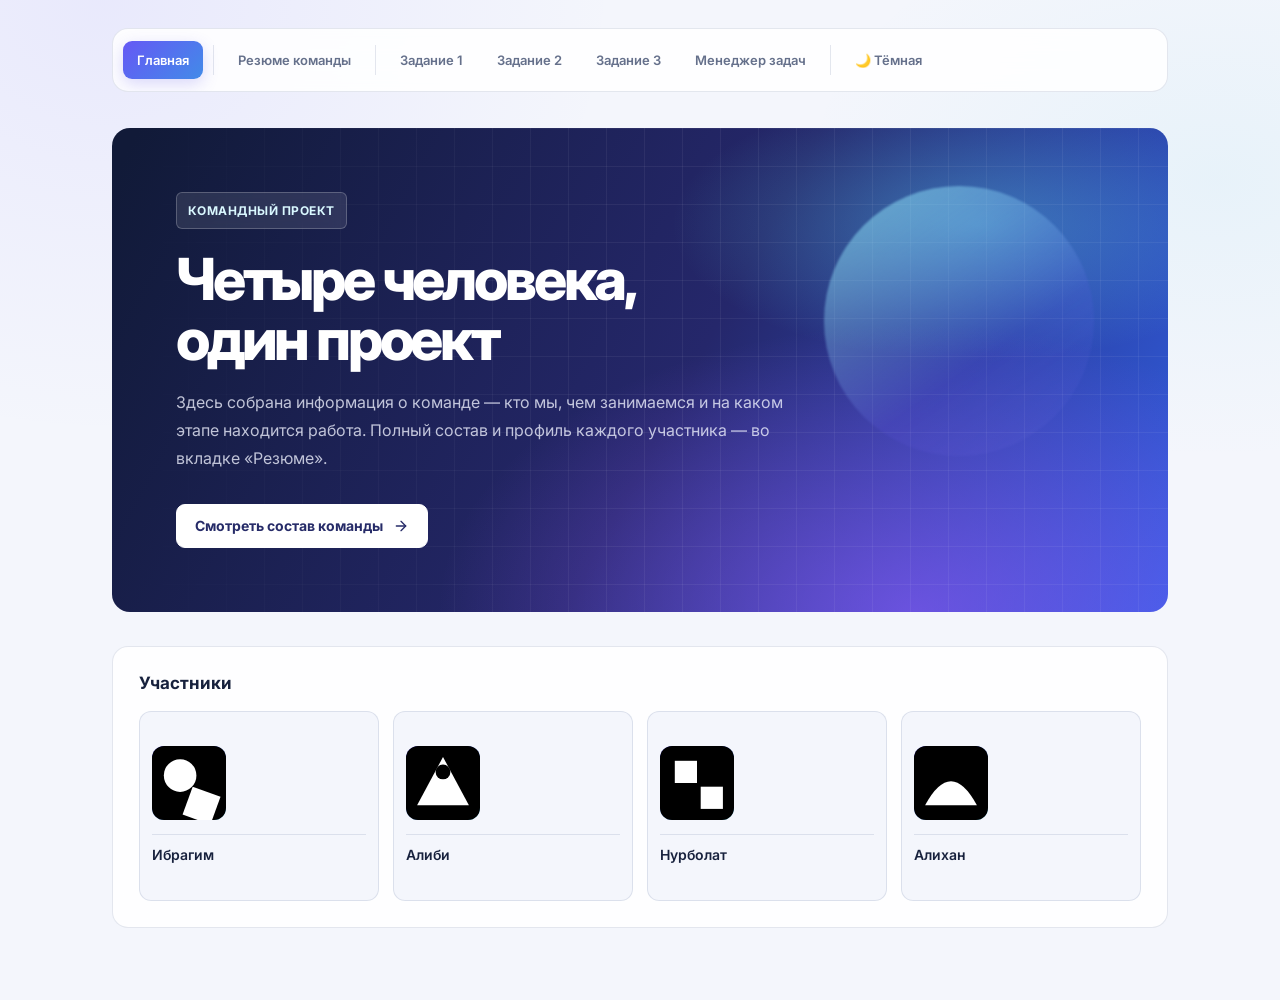
==== commit c47e8ded: "Refactor code structure for improved readability and maintainability" ====
--- a/index.html
+++ b/index.html
@@ -7,6 +7,31 @@
   <link rel="stylesheet" href="css/style.css">
 </head>
 <body>
+
+<svg width="0" height="0" style="position:absolute" aria-hidden="true">
+  <defs>
+    <symbol id="avatar-p1" viewBox="0 0 100 100">
+      <rect width="100" height="100" fill="#000"/>
+      <circle cx="38" cy="40" r="22" fill="#fff"/>
+      <rect x="55" y="55" width="40" height="40" fill="#fff" transform="rotate(20 55 55)"/>
+    </symbol>
+    <symbol id="avatar-p2" viewBox="0 0 100 100">
+      <rect width="100" height="100" fill="#000"/>
+      <polygon points="50,15 85,80 15,80" fill="#fff"/>
+      <circle cx="50" cy="35" r="10" fill="#000"/>
+    </symbol>
+    <symbol id="avatar-p3" viewBox="0 0 100 100">
+      <rect width="100" height="100" fill="#000"/>
+      <rect x="20" y="20" width="30" height="30" fill="#fff"/>
+      <rect x="55" y="55" width="30" height="30" fill="#fff"/>
+    </symbol>
+    <symbol id="avatar-p4" viewBox="0 0 100 100">
+      <rect width="100" height="100" fill="#000"/>
+      <path d="M15 80 Q50 15 85 80 Z" fill="#fff"/>
+    </symbol>
+  </defs>
+</svg>
+
 <div class="wrap">
   <nav class="navbar" id="navbar">
     <button class="active" data-page="home">Главная</button>
@@ -17,9 +42,8 @@
     <button data-page="task2">Задание 2</button>
     <button data-page="task3">Задание 3</button>
     <button data-page="todos">Менеджер задач</button>
-    
     <div class="nav-divider"></div>
-    <button id="theme-toggle-btn" class="theme-toggle" data-action="toggle-theme" aria-label="Переключить темную тему">🌙 Темная</button>
+    <button id="theme-toggle-btn" data-action="toggle-theme" aria-label="Переключить темную тему">🌙 Тёмная</button>
     <div id="member-tabs" hidden>
       <div class="nav-divider"></div>
       <button data-target="p1" data-member="p1">Ибрагим</button>
@@ -44,48 +68,50 @@
       <p class="label">Участники</p>
       <div class="roster-grid">
         <button class="roster-item" data-action="open-member" data-member="p1">
-          <div class="avatar">
-            <svg viewBox="0 0 100 100">
-              <rect width="100" height="100" fill="#000"/>
-              <circle cx="38" cy="40" r="22" fill="#fff"/>
-              <rect x="55" y="55" width="40" height="40" fill="#fff" transform="rotate(20 55 55)"/>
-            </svg>
-          </div>
+          <div class="avatar"><svg viewBox="0 0 100 100"><use href="#avatar-p1"/></svg></div>
           <div class="name">Ибрагим</div>
         </button>
         <button class="roster-item" data-action="open-member" data-member="p2">
-          <div class="avatar">
-            <svg viewBox="0 0 100 100">
-              <rect width="100" height="100" fill="#000"/>
-              <polygon points="50,15 85,80 15,80" fill="#fff"/>
-              <circle cx="50" cy="35" r="10" fill="#000"/>
-            </svg>
-          </div>
+          <div class="avatar"><svg viewBox="0 0 100 100"><use href="#avatar-p2"/></svg></div>
           <div class="name">Алиби</div>
         </button>
         <button class="roster-item" data-action="open-member" data-member="p3">
-          <div class="avatar">
-            <svg viewBox="0 0 100 100">
-              <rect width="100" height="100" fill="#000"/>
-              <rect x="20" y="20" width="30" height="30" fill="#fff"/>
-              <rect x="55" y="55" width="30" height="30" fill="#fff"/>
-            </svg>
-          </div>
+          <div class="avatar"><svg viewBox="0 0 100 100"><use href="#avatar-p3"/></svg></div>
           <div class="name">Нурболат</div>
         </button>
         <button class="roster-item" data-action="open-member" data-member="p4">
-          <div class="avatar">
-            <svg viewBox="0 0 100 100">
-              <rect width="100" height="100" fill="#000"/>
-              <path d="M15 80 Q50 15 85 80 Z" fill="#fff"/>
-            </svg>
-          </div>
+          <div class="avatar"><svg viewBox="0 0 100 100"><use href="#avatar-p4"/></svg></div>
           <div class="name">Алихан</div>
         </button>
       </div>
     </div>
   </section>
 
+  <section class="page" id="page-task1">
+    <div class="masthead">
+      <h1>Практическое задание 1</h1>
+      <p>Работа с DOM-деревом на JavaScript</p>
+    </div>
+
+    <div class="section">
+      <h3>Условие задачи</h3>
+      <ul class="highlights">
+        <li>Найдите элемент по ID и измените его текст на «Привет, мир!».</li>
+        <li>Создайте новый элемент &lt;div&gt; с классом <mark>new-div</mark> и текстом «Я новый элемент», добавив его в конец &lt;body&gt;.</li>
+        <li>Удалите элемент с классом <mark>old-element</mark>.</li>
+        <li>Создайте абзац с текстом «Это изменяемый абзац.» и изменяйте его цвет и размер шрифта по клику.</li>
+      </ul>
+    </div>
+
+    <div class="section">
+      <h3>Результат выполнения</h3>
+      <div id="target-element" class="task1-target">Исходный текст элемента.</div>
+      <div class="old-element task1-old-element">Этот элемент будет удалён скриптом.</div>
+      <div id="task1-result"></div>
+      <button class="cta task1-create-button" data-action="create-task1-element">Создать новый элемент</button>
+    </div>
+  </section>
+
   <section class="page" id="page-task2">
     <div class="masthead">
       <h1>Задание 2: Управление классами</h1>
@@ -93,17 +119,38 @@
     </div>
 
     <div class="task-box">
-      <div id="task2-target-element" class="demo-box card feature">
-        Тестовый блок
-      </div>
+      <div id="task2-target-element" class="demo-box card feature">Тестовый блок</div>
 
       <div class="actions">
-        <button id="toggle-btn" class="cta-btn" data-action="toggle-task2-class">Переключить класс active</button>
+        <button class="cta-btn" data-action="toggle-task2-class">Переключить класс active</button>
       </div>
 
       <div class="output-section">
         <h3>Список классов элемента:</h3>
-        <p id="class-list-output" class="class-list-badge">Загрузка...</p>
+        <p id="class-list-output">Загрузка...</p>
+      </div>
+    </div>
+  </section>
+
+  <section class="page" id="page-task3">
+    <div class="masthead">
+      <h1>Задание 3: Генератор таблицы и статистика</h1>
+      <p>Создание таблицы заданного размера, изменение цвета ячеек и подсчет</p>
+    </div>
+
+    <div class="task-box">
+      <div class="table-controls">
+        <label>Строк: <input type="number" id="table-rows" min="1" max="20" value="3"></label>
+        <label>Столбцов: <input type="number" id="table-cols" min="1" max="20" value="3"></label>
+        <label>Цвет заливки: <input type="color" id="cell-color-picker" value="#3b82f6"></label>
+        <button class="cta-btn" data-action="generate-table">Создать таблицу</button>
+      </div>
+
+      <div id="table-container" class="table-container"></div>
+
+      <div class="output-section table-output">
+        <h3>Статистика цветов:</h3>
+        <p id="color-stats-output">Кликните по ячейкам таблицы, чтобы изменить их цвет.</p>
       </div>
     </div>
   </section>
@@ -157,6 +204,7 @@
             <option value="completed">Выполненные</option>
           </select>
         </div>
+        <div id="todo-sort-field"></div>
       </div>
       <p id="todo-notice" class="todo-notice" role="status" aria-live="polite"></p>
       <div id="todo-list" class="todo-list" aria-live="polite"></div>
@@ -168,7 +216,7 @@
     </div>
   </section>
 
-  <section class="page user-profile-page" id="page-user">
+  <section class="page" id="page-user">
     <div class="masthead">
       <a class="todo-open-button user-profile-back" href="#todos">← К менеджеру задач</a>
       <h1 id="user-profile-title">Профиль пользователя</h1>
@@ -193,30 +241,6 @@
     <div id="todo-user-dialog-content" class="todo-user-dialog-content" aria-live="polite"></div>
   </dialog>
 
-  
-  <section class="page" id="page-task3">
-    <div class="masthead">
-      <h1>Задание 3: Генератор таблицы и статистика</h1>
-      <p>Создание таблицы заданного размера, изменение цвета ячеек и подсчет</p>
-    </div>
-
-    <div class="task-box">
-      <div class="controls-group table-controls">
-        <label>Строк: <input type="number" id="table-rows" min="1" max="20" value="3"></label>
-        <label>Столбцов: <input type="number" id="table-cols" min="1" max="20" value="3"></label>
-        <label>Цвет заливки: <input type="color" id="cell-color-picker" value="#3b82f6"></label>
-        <button class="cta-btn" data-action="generate-table">Создать таблицу</button>
-      </div>
-
-      <div id="table-container" class="table-container"></div>
-
-      <div class="output-section table-output">
-        <h3>Статистика цветов:</h3>
-        <p id="color-stats-output">Кликните по ячейкам таблицы, чтобы изменить их цвет.</p>
-      </div>
-    </div>
-  </section>
-
   <section class="page" id="page-resume">
     <div class="masthead">
       <h1>Состав команды</h1>
@@ -225,19 +249,11 @@
 
     <div class="panel active" id="p1">
       <div class="profile-head">
-        <div class="avatar-box">
-          <svg viewBox="0 0 100 100">
-            <rect width="100" height="100" fill="#000"/>
-            <circle cx="38" cy="40" r="22" fill="#fff"/>
-            <rect x="55" y="55" width="40" height="40" fill="#fff" transform="rotate(20 55 55)"/>
-          </svg>
-        </div>
+        <div class="avatar-box"><svg viewBox="0 0 100 100"><use href="#avatar-p1"/></svg></div>
         <div class="info">
           <h2>Эгембердиев Ибрагим</h2>
           <div class="role">Начинающий Java-разработчик</div>
-          <div class="meta">
-            <div><strong>19</strong> лет</div>
-          </div>
+          <div class="meta"><div><strong>19</strong> лет</div></div>
         </div>
       </div>
 
@@ -267,19 +283,11 @@
 
     <div class="panel" id="p2">
       <div class="profile-head">
-        <div class="avatar-box">
-          <svg viewBox="0 0 100 100">
-            <rect width="100" height="100" fill="#000"/>
-            <polygon points="50,15 85,80 15,80" fill="#fff"/>
-            <circle cx="50" cy="35" r="10" fill="#000"/>
-          </svg>
-        </div>
+        <div class="avatar-box"><svg viewBox="0 0 100 100"><use href="#avatar-p2"/></svg></div>
         <div class="info">
           <h2>Алиби Тулеугалиев</h2>
           <div class="role">Студент, спортсмен и организатор</div>
-          <div class="meta">
-            <div><strong>3</strong> курс</div>
-          </div>
+          <div class="meta"><div><strong>3</strong> курс</div></div>
         </div>
       </div>
 
@@ -311,19 +319,11 @@
 
     <div class="panel" id="p3">
       <div class="profile-head">
-        <div class="avatar-box">
-          <svg viewBox="0 0 100 100">
-            <rect width="100" height="100" fill="#000"/>
-            <rect x="20" y="20" width="30" height="30" fill="#fff"/>
-            <rect x="55" y="55" width="30" height="30" fill="#fff"/>
-          </svg>
-        </div>
+        <div class="avatar-box"><svg viewBox="0 0 100 100"><use href="#avatar-p3"/></svg></div>
         <div class="info">
           <h2>Оралов Нурболат</h2>
           <div class="role">Вычислительная техника и ПО</div>
-          <div class="meta">
-            <div><strong>3</strong> курс, AIU</div>
-          </div>
+          <div class="meta"><div><strong>3</strong> курс, AIU</div></div>
         </div>
       </div>
 
@@ -353,18 +353,11 @@
 
     <div class="panel" id="p4">
       <div class="profile-head">
-        <div class="avatar-box">
-          <svg viewBox="0 0 100 100">
-            <rect width="100" height="100" fill="#000"/>
-            <path d="M15 80 Q50 15 85 80 Z" fill="#fff"/>
-          </svg>
-        </div>
+        <div class="avatar-box"><svg viewBox="0 0 100 100"><use href="#avatar-p4"/></svg></div>
         <div class="info">
           <h2>Полатов Алихан</h2>
           <div class="role">Предприниматель</div>
-          <div class="meta">
-            <div><strong>19</strong> лет</div>
-          </div>
+          <div class="meta"><div><strong>19</strong> лет</div></div>
         </div>
       </div>
 
@@ -401,36 +394,8 @@
       </div>
     </div>
   </section>
-
-  <section class="page" id="page-task1">
-    <div class="masthead">
-      <h1>Практическое задание 1</h1>
-      <p>Работа с DOM-деревом на JavaScript</p>
-    </div>
-
-    <div class="section">
-      <h3>Условие задачи</h3>
-      <ul class="highlights">
-        <li>Найдите элемент по ID и измените его текст на «Привет, мир!».</li>
-        <li>Создайте новый элемент &lt;div&gt; с классом <mark>new-div</mark> и текстом «Я новый элемент», добавив его в конец &lt;body&gt;.</li>
-        <li>Удалите элемент с классом <mark>old-element</mark>.</li>
-        <li>Создайте абзац с текстом «Это изменяемый абзац.» и изменяйте его цвет и размер шрифта по клику.</li>
-      </ul>
-    </div>
-
-    <div class="section">
-      <h3>Результат выполнения</h3>
-      <div id="target-element" class="task1-target">Исходный текст элемента.</div>
-      <div class="old-element task1-old-element">Этот элемент будет удалён скриптом.</div>
-      <div id="task1-result"></div>
-      <button class="cta task1-create-button" data-action="create-task1-element">Создать новый элемент</button>
-    </div>
-  </section>
-
-
 </div>
-<div></div>
 <script src="js/fake-api.js"></script>
 <script src="js/script.js"></script>
 </body>
-</html>
+</html>
--- a/css/style.css
+++ b/css/style.css
@@ -1,101 +1,144 @@
 @import url('https://fonts.googleapis.com/css2?family=Inter:wght@400;500;600;700;800&display=swap');
 
+
 :root{
-  --bg: #ffffff;
-  --ink: #000000;
-  --ink-soft: #6b6b6b;
-  --ink-faint: #9a9a9a;
-  --line: #e5e5e5;
-  --chip-bg: #f4f4f4;
-  --card-bg: #ffffff;
+  color-scheme: light;
+  --bg: #f4f6fc;
+  --ink: #17213d;
+  --ink-soft: #65708b;
+  --ink-faint: #8992a8;
+  --line: rgba(91, 106, 151, 0.16);
+  --chip-bg: #edf0fa;
+  --card-bg: rgba(255, 255, 255, 0.88);
+  --accent: #6558f5;
+  --accent-hover: #5144df;
+  --accent-soft: #eeedff;
+  --success: #25aa94;
+  --danger: #b42318;
+  --gradient: linear-gradient(145deg, #6558f5, #58c3dc);
+  --field-bg: color-mix(in srgb, var(--bg) 72%, var(--card-bg));
 }
 
 [data-theme="dark"]{
-  --bg: #0f172a;
-  --ink: #f8fafc;
-  --ink-soft: #94a3b8;
-  --ink-faint: #64748b;
-  --line: #1e293b;
-  --chip-bg: #1e293b;
-  --card-bg: #1e293b;
-}
+  color-scheme: dark;
+  --bg: #0b1020;
+  --ink: #f3f5ff;
+  --ink-soft: #aab3cf;
+  --ink-faint: #7884a5;
+  --line: rgba(165, 180, 230, 0.14);
+  --chip-bg: #171e35;
+  --card-bg: rgba(19, 26, 47, 0.88);
+  --accent: #8c83ff;
+  --accent-hover: #a49dff;
+  --accent-soft: rgba(125, 112, 255, 0.14);
+  --success: #53dfc2;
+}
+
 
 *{ box-sizing: border-box; }
 
 body{
-  margin:0;
-  background: var(--bg);
+  min-height: 100vh;
+  margin: 0;
+  background:
+    radial-gradient(ellipse at 8% 0%, rgba(119, 104, 255, 0.09), transparent 32rem),
+    radial-gradient(ellipse at 95% 18%, rgba(65, 191, 218, 0.07), transparent 26rem),
+    var(--bg);
   color: var(--ink);
-  font-family: 'Inter', -apple-system, sans-serif;
-  min-height: 100vh;
+  font-family: 'Inter', -apple-system, BlinkMacSystemFont, 'Segoe UI', sans-serif;
   transition: background-color 0.2s ease, color 0.2s ease;
 }
 
 .wrap{
-  text-align: center;
+  max-width: 1120px;
   margin: 0 auto;
-  padding: 40px 24px 80px;
+  padding: 28px 32px 72px;
+  text-align: left;
+}
+
+button:focus-visible,
+input:focus-visible,
+select:focus-visible,
+a:focus-visible,
+.task-card .todo-checkbox-status:focus-within{
+  outline: 3px solid color-mix(in srgb, var(--accent) 40%, transparent);
+  outline-offset: 2px;
 }
 
 
 .navbar{
+  position: sticky;
+  top: 12px;
+  z-index: 5;
   display: flex;
   align-items: center;
-  border-bottom: 1px solid var(--line);
-  margin-bottom: 48px;
+  min-height: 64px;
+  gap: 6px;
+  padding: 6px 10px;
+  margin-bottom: 36px;
   overflow-x: auto;
-  gap: 4px;
-}
+  border: 1px solid var(--line);
+  border-radius: 16px;
+  background: var(--card-bg);
+  backdrop-filter: blur(18px);
+  -webkit-backdrop-filter: blur(18px);
+  scrollbar-width: none;
+  scroll-behavior: smooth;
+}
+
+.navbar::-webkit-scrollbar{ display: none; }
 
 .navbar button{
+  padding: 11px 14px;
+  border: 0;
+  border-radius: 9px;
   background: none;
-  border: none;
-  border-bottom: 2px solid transparent;
-  padding: 14px 18px;
-  font-family: 'Inter', sans-serif;
-  font-size: 15px;
+  color: var(--ink-soft);
+  font-family: inherit;
+  font-size: 13px;
   font-weight: 600;
-  color: var(--ink-soft);
+  white-space: nowrap;
   cursor: pointer;
-  white-space: nowrap;
-  transition: color 0.15s ease, border-color 0.15s ease;
+  transition: color 0.16s ease, background-color 0.16s ease;
 }
 
 .navbar button:hover{
-  color: var(--ink);
+  color: var(--accent);
+  background: var(--accent-soft);
 }
 
 .navbar button.active{
-  color: var(--ink);
-  border-bottom-color: var(--ink);
-}
+  color: #fff;
+  background: linear-gradient(135deg, #6558f5, #428be8);
+  box-shadow: 0 5px 16px rgba(91, 84, 232, 0.22);
+}
+
+[data-theme="dark"] .navbar button.active{ color: #17243a; }
 
 .nav-divider{
   width: 1px;
   align-self: stretch;
+  flex-shrink: 0;
+  margin: 10px 4px;
   background: var(--line);
-  margin: 10px 6px;
-  flex-shrink: 0;
 }
 
 #member-tabs{
   display: flex;
   align-items: center;
   gap: 4px;
-}
-
-#member-tabs[hidden]{
-  display: none;
-}
-
-/* Секции страниц */
-.page{
-  display: none;
-}
-
-.page.active{
+  margin-left: auto;
+}
+
+#member-tabs[hidden]{ display: none; }
+
+
+.page{ display: none; }
+
+.page.active,
+.panel.active{
   display: block;
-  animation: fade 0.2s ease;
+  animation: fade 0.18s ease-out;
 }
 
 @keyframes fade{
@@ -103,470 +146,51 @@
   to{ opacity: 1; transform: translateY(0); }
 }
 
-
-.hero{
-  margin-bottom: 72px;
-}
-
-.hero .kicker{
+.masthead{
+  padding: 8px 0 24px;
+  margin-bottom: 22px;
+}
+
+.masthead h1{
+  margin: 0 0 10px;
+  background: linear-gradient(100deg, var(--ink), var(--accent));
+  background-clip: text;
+  -webkit-text-fill-color: transparent;
+  font-size: clamp(28px, 4vw, 38px);
+  font-weight: 800;
+  letter-spacing: -0.045em;
+}
+
+.masthead p{
+  margin: 0;
+  color: var(--ink-soft);
   font-size: 15px;
-  font-weight: 500;
-  color: var(--ink-soft);
-  margin: 0 0 18px 0;
-}
-
-.hero h1{
-  font-size: 44px;
-  line-height: 1.12;
-  font-weight: 800;
-  letter-spacing: -0.8px;
-  margin: 0 0 24px 0;
-  max-width: 14ch;
-}
-
-.hero p{
-  font-size: 16px;
-  line-height: 1.65;
-  color: var(--ink-soft);
-  max-width: 52ch;
-  margin: 0 0 32px 0;
-}
-
-.hero .cta{
-  display: inline-flex;
-  align-items: center;
-  gap: 10px;
-  background: var(--ink);
-  color: var(--bg);
-  border: none;
-  font-family: 'Inter', sans-serif;
-  text-decoration: none;
-  font-size: 15px;
-  font-weight: 600;
-  padding: 13px 22px;
-  cursor: pointer;
-  transition: opacity 0.15s ease;
-}
-
-.hero .cta:hover{
-  opacity: 0.85;
-}
-
-.hero .cta svg{
-  width: 14px;
-  height: 14px;
-  flex-shrink: 0;
-}
-
-.roster{
-  border-top: 1px solid var(--line);
-  padding-top: 36px;
-}
-
-.roster .label{
-  font-size: 13px;
-  color: var(--ink-soft);
-  margin: 0 0 20px 0;
-}
-
-.roster-grid{
-  display: grid;
-  grid-template-columns: repeat(4, 1fr);
-  gap: 20px;
-}
-
-.roster-item{
-  display: block;
-  text-decoration: none;
-  color: inherit;
-  background: none;
-  border: none;
-  text-align: left;
-  padding: 0;
-  cursor: pointer;
-  font-family: 'Inter', sans-serif;
-}
-
-.roster-item .avatar{
-  width: 100%;
-  aspect-ratio: 1;
-  background: #000;
-  border-radius: 50%;
-  overflow: hidden;
-  margin-bottom: 12px;
-}
-
-.roster-item .avatar svg{
-  width: 100%;
-  height: 100%;
-  display: block;
-}
-
-.roster-item .name{
-  font-size: 13px;
-  font-weight: 600;
-  line-height: 1.4;
-}
-
-
-.masthead{
-  margin-bottom: 40px;
-}
-
-.masthead h1{
-  font-size: 32px;
-  font-weight: 800;
-  letter-spacing: -0.5px;
-  margin: 0 0 6px 0;
-}
-
-.masthead p{
-  color: var(--ink-soft);
-  font-size: 15px;
-  margin: 0;
-}
-
-.panel{
-  display: none;
-}
-
-.panel.active{
-  display: block;
-  animation: fade 0.2s ease;
-}
-
-.profile-head{
-  display: grid;
-  grid-template-columns: 120px 1fr;
-  gap: 32px;
-  margin-bottom: 28px;
-}
-
-.avatar-box{
-  width: 120px;
-  height: 120px;
-  border-radius: 50%;
-  overflow: hidden;
-  background: #000;
-  flex-shrink: 0;
-}
-
-.avatar-box svg{
-  width:100%;
-  height:100%;
-  display:block;
-}
-
-.info h2{
-  font-size: 24px;
-  font-weight: 800;
-  letter-spacing: -0.3px;
-  margin: 0 0 4px 0;
-}
-
-.info .role{
-  font-size: 15px;
-  font-weight: 500;
-  color: var(--ink-soft);
-  margin-bottom: 18px;
-}
-
-.info .meta{
-  display:flex;
-  gap: 28px;
-}
-
-.info .meta div{
-  font-size: 13px;
-  color: var(--ink-soft);
-}
-
-.info .meta strong{
-  display:block;
-  font-size: 18px;
-  font-weight: 700;
-  color: var(--ink);
-  margin-bottom: 2px;
-}
-
-.section{
-  padding-top: 22px;
-  border-top: 1px solid var(--line);
-  margin-bottom: 22px;
-}
-
-.section h3{
-  font-size: 12px;
-  font-weight: 700;
-  color: var(--ink-faint);
-  letter-spacing: 0.3px;
-  margin: 0 0 12px 0;
-}
-
-.bio{
-  font-size: 15px;
-  line-height: 1.7;
-  color: var(--ink-soft);
-  max-width: 58ch;
-  margin: 0;
-  font-weight: 400;
-}
-
-.chips{
-  display: flex;
-  flex-wrap: wrap;
-  gap: 8px;
-}
-
-.chip{
-  display: inline-block;
-  padding: 6px 14px;
-  border-radius: 999px;
-  background: var(--chip-bg);
-  font-size: 13px;
-  font-weight: 600;
-  color: var(--ink);
-}
-
-.highlights{
-  list-style: none;
-  margin: 0;
-  padding: 0;
-  display: grid;
-  gap: 10px;
-}
-
-.highlights li{
-  position: relative;
-  padding-left: 18px;
-  font-size: 14.5px;
-  line-height: 1.55;
-  color: var(--ink-soft);
-}
-
-.highlights li::before{
-  content: "";
-  position: absolute;
-  left: 0;
-  top: 7px;
-  width: 6px;
-  height: 6px;
-  border-radius: 50%;
-  background: var(--ink);
-}
-
-#table-container table {
-  border-collapse: collapse;
-  margin: 10px 0;
-}
-
-.table-controls{
-  display: flex;
-  align-items: center;
-  flex-wrap: wrap;
-  gap: 12px;
-  margin-bottom: 20px;
-}
-
-.table-controls input[type="number"]{
-  width: 60px;
-  padding: 6px;
-}
-
-.table-controls input[type="color"]{
-  width: 40px;
-  height: 32px;
-  border: none;
-  background: none;
-  cursor: pointer;
-}
-
-.table-controls .cta-btn{
-  padding: 8px 16px;
-  cursor: pointer;
-}
-
-.table-container{
-  overflow-x: auto;
-  margin-bottom: 20px;
-}
-
-.table-output{
-  padding: 16px;
-  border-radius: 8px;
-  background: var(--chip-bg);
-}
-
-.color-stat{
-  display: inline-flex;
-  align-items: center;
-  gap: 4px;
-}
-
-.color-stat__swatch{
-  width: 12px;
-  height: 12px;
-  border-radius: 50%;
-}
-
-.task1-create-button{
-  padding: 10px 16px;
-  font-size: 14px;
-}
-
-#table-container td {
-  width: 45px;
-  height: 45px;
-  border: 1px solid var(--line);
-  text-align: center;
-  cursor: pointer;
-  transition: background-color 0.15s ease;
-  background-color: var(--card-bg);
-}
-
-#table-container td:hover {
-  opacity: 0.8;
-}
-
-:root{
-  color-scheme: light;
-  --bg: #f3f6fb;
-  --ink: #17243a;
-  --ink-soft: #5f6e83;
-  --ink-faint: #8390a3;
-  --line: #dfe6ef;
-  --chip-bg: #edf2f8;
-  --card-bg: #ffffff;
-  --accent: #2864dc;
-  --accent-hover: #1d50ba;
-  --accent-soft: #e7efff;
-  --success: #1e9a78;
-}
-
-[data-theme="dark"]{
-  color-scheme: dark;
-  --bg: #121a28;
-  --ink: #f2f5fb;
-  --ink-soft: #aab6c8;
-  --ink-faint: #8190a6;
-  --line: #2a374a;
-  --chip-bg: #202c3d;
-  --card-bg: #192536;
-  --accent: #77a1ff;
-  --accent-hover: #92b3ff;
-  --accent-soft: #202f4b;
-  --success: #47c8a0;
-}
-
-body{
-  background: var(--bg);
-  color: var(--ink);
-  font-family: 'Inter', -apple-system, BlinkMacSystemFont, 'Segoe UI', sans-serif;
-}
-
-.wrap{
-  max-width: 1120px;
-  padding: 28px 32px 72px;
-  text-align: left;
-}
-
-.navbar{
-  position: sticky;
-  top: 12px;
-  z-index: 5;
-  min-height: 64px;
-  gap: 6px;
-  padding: 6px 10px;
-  margin-bottom: 36px;
-  border: 1px solid var(--line);
-  border-radius: 14px;
+  line-height: 1.6;
+}
+
+
+.panel,
+.task-box,
+.page > .section{
+  padding: clamp(20px, 4vw, 34px);
+  border: 1px solid var(--line);
+  border-radius: 16px;
   background: var(--card-bg);
-}
-
-.navbar button{
-  border: 0;
-  border-radius: 9px;
-  padding: 11px 14px;
-  color: var(--ink-soft);
-  font-size: 13px;
-  transition: color 0.16s ease, background-color 0.16s ease;
-}
-
-.navbar button:hover{
-  color: var(--accent);
-  background: var(--accent-soft);
-}
-
-.navbar button.active{
-  color: #fff;
-  background: var(--accent);
-}
-
-[data-theme="dark"] .navbar button.active{
-  color: #17243a;
-}
-
-.nav-divider{
-  margin: 10px 4px;
-}
-
-#member-tabs{
-  margin-left: auto;
-}
-
-#member-tabs[hidden]{
-  display: none;
-}
-
-.page.active{
-  animation: fade 0.18s ease-out;
-}
-
-.hero{
-  position: relative;
-  overflow: hidden;
-  padding: clamp(30px, 6vw, 64px);
-  margin-bottom: 34px;
-  border: 1px solid var(--line);
-  border-radius: 18px;
-  background: var(--card-bg);
-}
-
-.hero::after{
-  position: absolute;
-  top: 0;
-  right: 0;
-  width: 10px;
-  height: 100%;
-  background: var(--accent);
-  content: "";
-}
-
-.hero .kicker{
-  display: inline-flex;
-  padding: 7px 11px;
-  margin-bottom: 20px;
-  border-radius: 6px;
-  background: var(--accent-soft);
-  color: var(--accent);
-  font-size: 12px;
-  font-weight: 700;
-  letter-spacing: 0.04em;
-  text-transform: uppercase;
-}
-
-.hero h1{
-  max-width: 15ch;
-  margin-bottom: 18px;
-  font-size: clamp(36px, 5vw, 58px);
-  line-height: 1.04;
-  letter-spacing: -0.055em;
-}
-
-.hero p{
-  max-width: 62ch;
-  line-height: 1.75;
-}
+  backdrop-filter: blur(14px);
+}
+
+.panel{ display: none; }
+
+.panel.active,
+.task-box,
+.page > .section{ box-shadow: 0 18px 60px rgba(31, 48, 92, 0.055); }
+
+[data-theme="dark"] .panel.active,
+[data-theme="dark"] .task-box,
+[data-theme="dark"] .page > .section{ box-shadow: 0 18px 60px rgba(0, 0, 0, 0.18); }
+
+.task-box{ text-align: left; }
+
 
 .hero .cta,
 .cta-btn{
@@ -588,11 +212,6 @@
   transition: background-color 0.16s ease, border-color 0.16s ease, color 0.16s ease;
 }
 
-[data-theme="dark"] .hero .cta,
-[data-theme="dark"] .cta-btn{
-  color: #17243a;
-}
-
 .hero .cta:hover,
 .cta-btn:hover{
   border-color: var(--accent-hover);
@@ -600,388 +219,45 @@
   color: #fff;
 }
 
+[data-theme="dark"] .hero .cta,
+[data-theme="dark"] .cta-btn,
 [data-theme="dark"] .hero .cta:hover,
-[data-theme="dark"] .cta-btn:hover{
-  color: #17243a;
-}
-
-.hero .cta svg{
-  width: 16px;
-  height: 16px;
-}
-
-.roster{
-  padding: 26px;
-  border: 1px solid var(--line);
-  border-radius: 16px;
-  background: var(--card-bg);
-}
-
-.roster .label{
-  margin-bottom: 18px;
-  color: var(--ink);
-  font-size: 17px;
-  font-weight: 700;
-}
-
-.roster-grid{
-  grid-template-columns: repeat(4, minmax(0, 1fr));
-  gap: 14px;
-}
-
-.roster-item{
-  padding: 12px;
-  border: 1px solid transparent;
-  border-radius: 12px;
-  transition: border-color 0.16s ease, background-color 0.16s ease;
-}
-
-.roster-item:hover{
-  border-color: var(--line);
-  background: var(--bg);
-}
-
-.roster-item .avatar{
-  max-width: 108px;
-  margin-bottom: 14px;
-  border-radius: 12px;
-  background: var(--accent-soft);
-}
-
-.roster-item .name{
-  color: var(--ink);
-  font-size: 14px;
-}
-
-.masthead{
-  padding: 8px 0 24px;
-  margin-bottom: 22px;
-}
-
-.masthead h1{
-  margin-bottom: 10px;
-  font-size: clamp(28px, 4vw, 38px);
-  letter-spacing: -0.045em;
-}
-
-.masthead p{
-  line-height: 1.6;
-}
-
-.panel,
-.task-box,
-.page > .section{
-  padding: clamp(20px, 4vw, 34px);
-  border: 1px solid var(--line);
-  border-radius: 16px;
-  background: var(--card-bg);
-}
-
-.panel.active{
-  animation: fade 0.18s ease-out;
-}
-
-.profile-head{
-  grid-template-columns: 104px 1fr;
-  align-items: center;
-  gap: 22px;
-  padding-bottom: 26px;
-  border-bottom: 1px solid var(--line);
-}
-
-.avatar-box{
-  width: 104px;
-  height: 104px;
-  border-radius: 14px;
-  background: var(--accent-soft);
-}
-
-.info h2{
-  font-size: 25px;
-  letter-spacing: -0.04em;
-}
-
-.info .role{
-  margin-bottom: 12px;
-}
-
-.section{
-  padding-top: 20px;
-  margin-bottom: 0;
-  border-top: 0;
-  text-align: left;
-}
-
-.section + .section{
-  margin-top: 8px;
-  border-top: 1px solid var(--line);
-}
-
-.section h3{
-  color: var(--accent);
-  font-size: 12px;
-  letter-spacing: 0.08em;
-  text-transform: uppercase;
-}
-
-.bio,
-.highlights li{
-  color: var(--ink-soft);
-}
-
-.chip{
-  padding: 7px 12px;
-  border-radius: 7px;
+[data-theme="dark"] .cta-btn:hover{ color: #17243a; }
+
+.todo-open-button{
+  padding: 8px 11px;
+  border: 1px solid var(--line);
+  border-radius: 8px;
   background: var(--accent-soft);
   color: var(--accent);
+  font: inherit;
   font-size: 12px;
-}
-
-.highlights li::before{
-  top: 8px;
-  width: 7px;
-  height: 7px;
-  border-radius: 2px;
-  background: var(--success);
-}
-
-.task-box{
-  text-align: left;
-}
-
-.demo-box,
-.task1-target,
-.old-element,
-.new-div{
-  padding: 18px;
-  border: 1px solid var(--line);
-  border-radius: 10px;
-  background: var(--bg);
-  color: var(--ink);
-}
-
-.demo-box.active{
-  border-color: var(--accent);
-  background: var(--accent-soft);
-}
-
-.actions{
-  margin: 18px 0;
-}
-
-.output-section,
-.table-output{
-  padding: 18px;
-  border: 1px solid var(--line);
-  border-radius: 10px;
-  background: var(--bg);
-}
-
-.output-section h3{
-  margin: 0 0 10px;
-  font-size: 14px;
-}
-
-.output-section p{
-  margin: 0;
-  color: var(--ink-soft);
-  line-height: 1.6;
-}
-
-.table-controls{
-  padding: 16px;
-  border: 1px solid var(--line);
-  border-radius: 10px;
-  background: var(--bg);
-}
-
-.table-controls label{
-  display: inline-flex;
-  align-items: center;
-  gap: 8px;
-  color: var(--ink-soft);
-  font-size: 13px;
-  font-weight: 600;
-}
-
-.table-controls input[type="number"]{
-  min-height: 38px;
-  border: 1px solid var(--line);
-  border-radius: 7px;
-  background: var(--card-bg);
-  color: var(--ink);
-  font: inherit;
-}
-
-.table-controls input[type="color"]{
-  padding: 3px;
-  border: 1px solid var(--line);
-  border-radius: 7px;
-  background: var(--card-bg);
-}
-
-#table-container table{
-  overflow: hidden;
-  border: 1px solid var(--line);
-  border-radius: 8px;
-}
-
-#table-container td{
-  border-color: var(--line);
-}
-
-.editable-paragraph{
-  padding: 14px 16px;
-  border-left: 4px solid var(--accent);
-  border-radius: 0 8px 8px 0;
-  background: var(--accent-soft);
-  color: var(--ink);
+  font-weight: 700;
   cursor: pointer;
 }
 
-.editable-paragraph.is-changed{
-  border-left-color: var(--success);
-  color: var(--success);
-  font-size: 18px;
-}
-
-.task1-create-button{
-  margin-top: 14px;
-}
-
-button:focus-visible,
-input:focus-visible{
-  outline: 3px solid color-mix(in srgb, var(--accent) 35%, transparent);
-  outline-offset: 2px;
-}
-
-@media (max-width: 760px){
-  .wrap{
-    padding: 16px 16px 48px;
-  }
-
-  .navbar{
-    position: static;
-    margin-bottom: 24px;
-    border-radius: 12px;
-  }
-
-  #member-tabs{
-    margin-left: 0;
-  }
-
-  .roster-grid{
-    grid-template-columns: repeat(2, minmax(0, 1fr));
-  }
-
-  .profile-head{
-    grid-template-columns: 78px 1fr;
-    gap: 16px;
-  }
-
-  .avatar-box{
-    width: 78px;
-    height: 78px;
-  }
-}
-
-@media (max-width: 480px){
-  .wrap{
-    padding-right: 12px;
-    padding-left: 12px;
-  }
-
-  .hero{
-    padding: 28px 22px;
-    border-radius: 14px;
-  }
-
-  .hero h1{
-    font-size: 38px;
-  }
-
-  .roster,
-  .panel,
-  .task-box,
-  .page > .section{
-    padding: 18px;
-  }
-
-  .table-controls{
-    align-items: stretch;
-  }
-
-  .table-controls label{
-    justify-content: space-between;
-  }
-}
-
-@media (prefers-reduced-motion: reduce){
-  *,
-  *::before,
-  *::after{
-    animation-duration: 0.01ms !important;
-    scroll-behavior: auto !important;
-    transition-duration: 0.01ms !important;
-  }
-}
-
-:root{
-  --bg: #f4f6fc;
-  --ink: #17213d;
-  --ink-soft: #65708b;
-  --ink-faint: #8992a8;
-  --line: rgba(91, 106, 151, 0.16);
-  --chip-bg: #edf0fa;
-  --card-bg: rgba(255, 255, 255, 0.88);
-  --accent: #6558f5;
-  --accent-hover: #5144df;
-  --accent-soft: #eeedff;
-  --success: #25aa94;
-}
-
-[data-theme="dark"]{
-  --bg: #0b1020;
-  --ink: #f3f5ff;
-  --ink-soft: #aab3cf;
-  --ink-faint: #7884a5;
-  --line: rgba(165, 180, 230, 0.14);
-  --chip-bg: #171e35;
-  --card-bg: rgba(19, 26, 47, 0.88);
-  --accent: #8c83ff;
-  --accent-hover: #a49dff;
-  --accent-soft: rgba(125, 112, 255, 0.14);
-  --success: #53dfc2;
-}
-
-body{
-  background:
-    radial-gradient(ellipse at 8% 0%, rgba(119, 104, 255, 0.09), transparent 32rem),
-    radial-gradient(ellipse at 95% 18%, rgba(65, 191, 218, 0.07), transparent 26rem),
-    var(--bg);
-}
-
-.navbar{
-  border-color: var(--line);
-  border-radius: 16px;
-  background: var(--card-bg);
-  backdrop-filter: blur(18px);
-  -webkit-backdrop-filter: blur(18px);
-}
-
-.navbar button.active{
-  background: linear-gradient(135deg, #6558f5, #428be8);
-  box-shadow: 0 5px 16px rgba(91, 84, 232, 0.22);
-}
+.todo-open-button:hover{ border-color: var(--accent); }
+
+.todo-open-button:disabled,
+.todo-toolbar button:disabled{
+  cursor: wait;
+  opacity: 0.65;
+}
+
 
 .hero{
+  position: relative;
+  z-index: 0;
+  isolation: isolate;
+  display: flex;
   min-height: 390px;
-  display: flex;
   flex-direction: column;
   align-items: flex-start;
   justify-content: center;
-  isolation: isolate;
-  border: 0;
+  overflow: hidden;
+  padding: clamp(30px, 6vw, 64px);
+  margin-bottom: 34px;
+  border-radius: 18px;
   background:
     radial-gradient(ellipse at 82% 20%, rgba(92, 211, 237, 0.38), transparent 25%),
     radial-gradient(ellipse at 76% 100%, rgba(148, 91, 255, 0.6), transparent 42%),
@@ -989,18 +265,23 @@
   color: #fff;
 }
 
-.hero::before{
+.hero::before,
+.hero::after{
   position: absolute;
   z-index: -1;
+  content: "";
+}
+
+.hero::before{
   inset: 0;
-  background-image: linear-gradient(rgba(255, 255, 255, 0.06) 1px, transparent 1px), linear-gradient(90deg, rgba(255, 255, 255, 0.06) 1px, transparent 1px);
+  background-image:
+    linear-gradient(rgba(255, 255, 255, 0.06) 1px, transparent 1px),
+    linear-gradient(90deg, rgba(255, 255, 255, 0.06) 1px, transparent 1px);
   background-size: 38px 38px;
   mask-image: linear-gradient(90deg, transparent, #000 48%, #000);
-  content: "";
 }
 
 .hero::after{
-  z-index: -1;
   top: 12%;
   right: 7%;
   width: clamp(150px, 24vw, 270px);
@@ -1009,7 +290,6 @@
   background: linear-gradient(145deg, rgba(150, 243, 255, 0.82), rgba(112, 94, 255, 0.16) 62%, rgba(255, 255, 255, 0.04));
   filter: blur(1px);
   opacity: 0.72;
-  content: "";
 }
 
 .hero > *{
@@ -1018,19 +298,36 @@
 }
 
 .hero .kicker{
+  display: inline-flex;
+  padding: 7px 11px;
+  margin: 0 0 20px;
   border: 1px solid rgba(255, 255, 255, 0.22);
+  border-radius: 6px;
   background: rgba(255, 255, 255, 0.1);
   color: #d9f8ff;
   backdrop-filter: blur(8px);
+  font-size: 12px;
+  font-weight: 700;
+  letter-spacing: 0.04em;
+  text-transform: uppercase;
 }
 
 .hero h1{
   max-width: 12ch;
+  margin: 0 0 18px;
   color: #fff;
+  font-size: clamp(36px, 5vw, 58px);
+  font-weight: 800;
+  line-height: 1.04;
+  letter-spacing: -0.055em;
 }
 
 .hero p{
+  max-width: 62ch;
+  margin: 0 0 32px;
   color: rgba(239, 242, 255, 0.78);
+  font-size: 16px;
+  line-height: 1.75;
 }
 
 .hero .cta{
@@ -1043,24 +340,48 @@
   border-color: #dffbff;
   background: #dffbff;
   color: #1a2855;
-  opacity: 1;
+}
+
+.hero .cta svg{
+  width: 16px;
+  height: 16px;
+  flex-shrink: 0;
 }
 
 .roster{
-  border-color: var(--line);
+  padding: 26px;
+  border: 1px solid var(--line);
+  border-radius: 16px;
   background: var(--card-bg);
   backdrop-filter: blur(16px);
 }
 
+.roster .label{
+  margin: 0 0 18px;
+  color: var(--ink);
+  font-size: 17px;
+  font-weight: 700;
+}
+
 .roster-grid{
+  display: grid;
   grid-template-columns: repeat(4, minmax(0, 1fr));
   gap: 14px;
 }
 
 .roster-item{
+  display: block;
   min-height: 190px;
-  border: 1px solid var(--line);
+  padding: 12px;
+  border: 1px solid var(--line);
+  border-radius: 12px;
   background: var(--bg);
+  color: inherit;
+  font-family: inherit;
+  text-align: left;
+  text-decoration: none;
+  cursor: pointer;
+  transition: transform 0.18s ease, border-color 0.18s ease, background-color 0.18s ease;
 }
 
 .roster-item:hover{
@@ -1069,551 +390,297 @@
   background: var(--card-bg);
 }
 
-.roster-item{
-  transition: transform 0.18s ease, border-color 0.18s ease, background-color 0.18s ease;
-}
-
 .roster-item .avatar{
   width: 74px;
   height: 74px;
-  background: linear-gradient(145deg, #6558f5, #58c3dc);
+  margin-bottom: 14px;
+  overflow: hidden;
+  border-radius: 12px;
+  background: var(--gradient);
+}
+
+.avatar svg,
+.avatar-box svg{
+  display: block;
+  width: 100%;
+  height: 100%;
 }
 
 .roster-item .name{
   display: block;
   padding-top: 10px;
   border-top: 1px solid var(--line);
-}
-
-.masthead h1{
-  background: linear-gradient(100deg, var(--ink), var(--accent));
-  background-clip: text;
-  -webkit-text-fill-color: transparent;
-}
-
-.panel,
-.task-box,
-.page > .section{
-  border-color: var(--line);
-  background: var(--card-bg);
-  backdrop-filter: blur(14px);
-}
-
-.panel.active,
-.task-box,
-.page > .section{
-  box-shadow: 0 18px 60px rgba(31, 48, 92, 0.055);
-}
-
-[data-theme="dark"] .panel.active,
-[data-theme="dark"] .task-box,
-[data-theme="dark"] .page > .section{
-  box-shadow: 0 18px 60px rgba(0, 0, 0, 0.18);
+  color: var(--ink);
+  font-size: 14px;
+  font-weight: 600;
+  line-height: 1.4;
+}
+
+
+.profile-head{
+  display: grid;
+  grid-template-columns: 104px 1fr;
+  align-items: center;
+  gap: 22px;
+  padding-bottom: 26px;
+  margin-bottom: 28px;
+  border-bottom: 1px solid var(--line);
 }
 
 .avatar-box{
+  width: 104px;
+  height: 104px;
+  flex-shrink: 0;
+  overflow: hidden;
   border: 3px solid var(--card-bg);
+  border-radius: 14px;
   outline: 1px solid var(--line);
-  background: linear-gradient(145deg, #6558f5, #58c3dc);
-}
-
-.chip{
-  border: 1px solid var(--line);
-  background: var(--accent-soft);
-}
-
-.todo-manager{
-  display: grid;
-  gap: 18px;
-}
-
-#todo-create-form[hidden],
-#todo-pagination[hidden]{
-  display: none;
-}
-
-.todo-toolbar{
+  background: var(--gradient);
+}
+
+.info h2{
+  margin: 0 0 4px;
+  font-size: 25px;
+  font-weight: 800;
+  letter-spacing: -0.04em;
+}
+
+.info .role{
+  margin-bottom: 12px;
+  color: var(--ink-soft);
+  font-size: 15px;
+  font-weight: 500;
+}
+
+.info .meta{
   display: flex;
-  align-items: center;
-  justify-content: space-between;
-  gap: 12px;
-}
-
-.todo-toolbar-actions{
+  gap: 28px;
+}
+
+.info .meta div{
+  color: var(--ink-soft);
+  font-size: 13px;
+}
+
+.info .meta strong{
+  display: block;
+  margin-bottom: 2px;
+  color: var(--ink);
+  font-size: 18px;
+  font-weight: 700;
+}
+
+.section{
+  padding-top: 20px;
+  text-align: left;
+}
+
+.section + .section{
+  margin-top: 8px;
+  border-top: 1px solid var(--line);
+}
+
+.section h3{
+  margin: 0 0 12px;
+  color: var(--accent);
+  font-size: 12px;
+  font-weight: 700;
+  letter-spacing: 0.08em;
+  text-transform: uppercase;
+}
+
+.bio{
+  max-width: 58ch;
+  margin: 0;
+  color: var(--ink-soft);
+  font-size: 15px;
+  font-weight: 400;
+  line-height: 1.7;
+}
+
+.chips{
   display: flex;
   flex-wrap: wrap;
   gap: 8px;
 }
 
-.todo-count{
-  margin: 0;
-  color: var(--ink-soft);
+.chip{
+  display: inline-block;
+  padding: 7px 12px;
+  border: 1px solid var(--line);
+  border-radius: 7px;
+  background: var(--accent-soft);
+  color: var(--accent);
+  font-size: 12px;
+  font-weight: 600;
+}
+
+.highlights{
+  display: grid;
+  gap: 10px;
+  padding: 0;
+  margin: 0;
+  list-style: none;
+}
+
+.highlights li{
+  position: relative;
+  padding-left: 18px;
+  color: var(--ink-soft);
+  font-size: 14.5px;
+  line-height: 1.55;
+}
+
+.highlights li::before{
+  position: absolute;
+  top: 8px;
+  left: 0;
+  width: 7px;
+  height: 7px;
+  border-radius: 2px;
+  background: var(--success);
+  content: "";
+}
+
+
+.demo-box,
+.task1-target,
+.old-element,
+.new-div,
+.output-section,
+.table-output,
+.table-controls{
+  border: 1px solid var(--line);
+  border-radius: 10px;
+  background: var(--bg);
+  color: var(--ink);
+}
+
+.demo-box,
+.task1-target,
+.old-element,
+.new-div,
+.output-section,
+.table-output{ padding: 18px; }
+
+.demo-box.active{
+  border-color: rgba(101, 88, 245, 0.42);
+  background: var(--accent-soft);
+}
+
+.actions{ margin: 18px 0; }
+
+.output-section h3{
+  margin: 0 0 10px;
   font-size: 14px;
 }
 
-.todo-list{
-  display: grid;
-  grid-template-columns: repeat(auto-fit, minmax(min(100%, 290px), 1fr));
-  gap: 10px;
-}
-
-.todo-card{
+.output-section p{
+  margin: 0;
+  color: var(--ink-soft);
+  line-height: 1.6;
+}
+
+.editable-paragraph{
+  padding: 14px 16px;
+  border-left: 4px solid rgba(101, 88, 245, 0.42);
+  border-radius: 0 8px 8px 0;
+  background: var(--accent-soft);
+  color: var(--ink);
+  cursor: pointer;
+}
+
+.editable-paragraph.is-changed{
+  border-left-color: var(--success);
+  color: var(--success);
+  font-size: 18px;
+}
+
+.task1-create-button{
+  padding: 10px 16px;
+  margin-top: 14px;
+  font-size: 14px;
+}
+
+.table-controls{
   display: flex;
-  flex-direction: column;
-  align-items: flex-start;
-  gap: 6px;
-  padding: 14px;
-  border: 1px solid var(--line);
-  border-radius: 12px;
-  background: var(--card-bg);
-}
-
-.todo-card.is-editing{
-  border-color: var(--accent);
-}
-
-.todo-card h2{
-  margin: 0;
-}
-
-.todo-meta{
-  margin: 0;
-  color: var(--ink-soft);
-  font-size: 12px;
-}
-
-.todo-card .todo-status{
-  margin: 2px 0;
-  padding: 3px 8px;
-  border-radius: 999px;
-  background: var(--accent-soft);
-  font-size: 11px;
-  font-weight: 700;
-}
-
-.todo-card .todo-status.is-complete{
-  background: color-mix(in srgb, var(--success) 12%, var(--card-bg));
-}
-
-.todo-checkbox-status{
+  flex-wrap: wrap;
+  align-items: center;
+  gap: 12px;
+  padding: 16px;
+  margin-bottom: 20px;
+}
+
+.table-controls label{
   display: inline-flex;
   align-items: center;
-  gap: 7px;
-  cursor: pointer;
-}
-
-.todo-checkbox-status input{
-  margin: 0;
-  accent-color: var(--success);
-}
-
-.todo-card .todo-open-button.todo-delete-button{
-  display: inline-grid;
-  width: 32px;
-  height: 32px;
-  place-items: center;
-  padding: 0;
-  border-radius: 50%;
-  font-size: 22px;
-  line-height: 1;
-}
-
-.todo-card .todo-actions{
-  width: 100%;
-  gap: 6px;
-  margin-top: 4px;
-}
-
-.todo-card .todo-open-button{
-  margin: 0;
-  padding: 7px 9px;
-}
-
-.todo-card .todo-form{
-  width: 100%;
-  margin-top: 8px;
-  padding-top: 12px;
-  border-top: 1px solid var(--line);
-}
-
-.todo-filters{
-  display: grid;
-  grid-template-columns: auto minmax(180px, 1fr) auto minmax(150px, 200px);
-  align-items: center;
-  gap: 8px 12px;
+  gap: 8px;
   color: var(--ink-soft);
   font-size: 13px;
-}
-
-.todo-filters input,
-.todo-filters select{
-  min-width: 0;
-  padding: 9px 10px;
-  border: 1px solid var(--line);
-  border-radius: 8px;
+  font-weight: 600;
+}
+
+.table-controls input[type="number"],
+.table-controls input[type="color"]{
+  border: 1px solid var(--line);
+  border-radius: 7px;
   background: var(--card-bg);
+}
+
+.table-controls input[type="number"]{
+  width: 60px;
+  min-height: 38px;
+  padding: 6px;
   color: var(--ink);
   font: inherit;
 }
 
-.todo-pagination{
-  display: flex;
+.table-controls input[type="color"]{
+  width: 40px;
+  height: 32px;
+  padding: 3px;
+  cursor: pointer;
+}
+
+.table-controls .cta-btn{ padding: 8px 16px; }
+
+.table-container{
+  margin-bottom: 20px;
+  overflow-x: auto;
+}
+
+#table-container table{
+  margin: 10px 0;
+  overflow: hidden;
+  border: 1px solid var(--line);
+  border-collapse: collapse;
+  border-radius: 8px;
+}
+
+#table-container td{
+  width: 45px;
+  height: 45px;
+  border: 1px solid var(--line);
+  background-color: var(--card-bg);
+  text-align: center;
+  cursor: pointer;
+  transition: background-color 0.15s ease;
+}
+
+#table-container td:hover{ opacity: 0.8; }
+
+.color-stat{
+  display: inline-flex;
   align-items: center;
-  justify-content: center;
-  gap: 14px;
-  color: var(--ink-soft);
-  font-size: 13px;
-}
-
-.todo-empty{
-  grid-column: 1 / -1;
-  margin: 0;
-  padding: 16px;
-  border: 1px dashed var(--line);
-  border-radius: 10px;
-  color: var(--ink-soft);
-}
-
-.todo-notice{
-  margin: 0;
-  color: var(--ink-soft);
-  font-size: 14px;
-}
-
-.todo-notice:empty{
-  display: none;
-}
-
-.todo-notice.is-success{
-  color: var(--success);
-}
-
-.todo-notice.is-error,
-.todo-open-button.todo-delete-button{
-  color: var(--danger, #b42318);
-}
-
-.todo-card h2{
-  margin: 0;
-  font-size: 16px;
-  line-height: 1.45;
-}
-
-.todo-form,
-.todo-actions{
-  display: flex;
-  flex-wrap: wrap;
-  align-items: end;
-  gap: 10px;
-}
-
-.todo-form label{
-  display: grid;
-  gap: 5px;
-  color: var(--ink-soft);
-  font-size: 13px;
-}
-
-.todo-form input:not([type="checkbox"]){
-  min-width: 180px;
-  padding: 8px 10px;
-  border: 1px solid var(--line);
-  border-radius: 8px;
-  background: var(--card-bg);
-  color: var(--ink);
-  font: inherit;
-}
-
-.todo-form .todo-checkbox-label{
-  display: flex;
-  align-items: center;
-  gap: 6px;
-}
-
-.todo-form .todo-open-button{
-  margin: 0 6px 6px 0;
-}
-
-.todo-error{
-  flex-basis: 100%;
-  color: var(--danger, #c0392b);
-}
-
-.todo-status{
-  margin: 0 0 14px;
-  color: var(--ink-soft);
-  font-size: 13px;
-}
-
-.todo-status.is-complete{
-  color: var(--success);
-}
-
-.todo-open-button{
-  padding: 8px 11px;
-  border: 1px solid var(--line);
-  border-radius: 8px;
-  background: var(--accent-soft);
-  color: var(--accent);
-  font: inherit;
-  font-size: 12px;
-  font-weight: 700;
-  cursor: pointer;
-}
-
-.todo-open-button:hover{
-  border-color: var(--accent);
-}
-
-.todo-open-button:focus-visible,
-.todo-form input:focus-visible,
-.todo-toolbar button:focus-visible,
-.todo-filters input:focus-visible,
-.todo-filters select:focus-visible{
-  outline: 3px solid color-mix(in srgb, var(--accent) 45%, transparent);
-  outline-offset: 2px;
-}
-
-.todo-open-button:disabled,
-.todo-toolbar button:disabled{
-  cursor: wait;
-  opacity: 0.65;
-}
-
-.todo-user-dialog{
-  width: min(560px, calc(100% - 28px));
-  max-height: min(720px, calc(100% - 28px));
-  padding: 0;
-  overflow: auto;
-  border: 1px solid var(--line);
-  border-radius: 18px;
-  background: var(--card-bg);
-  color: var(--ink);
-  box-shadow: 0 24px 90px rgba(14, 24, 52, 0.28);
-}
-
-.todo-user-dialog::backdrop{
-  background: rgba(8, 14, 30, 0.6);
-  backdrop-filter: blur(4px);
-}
-
-.todo-user-dialog-header{
-  display: flex;
-  align-items: center;
-  justify-content: space-between;
-  gap: 16px;
-  padding: 18px 22px;
-  border-bottom: 1px solid var(--line);
-}
-
-.todo-user-dialog-header h2{
-  margin: 0;
-  font-size: 18px;
-}
-
-.todo-user-dialog-close{
-  display: grid;
-  width: 34px;
-  height: 34px;
-  flex: 0 0 auto;
-  place-items: center;
-  border: 1px solid var(--line);
-  border-radius: 9px;
-  background: var(--bg);
-  color: var(--ink-soft);
-  font: inherit;
-  font-size: 24px;
-  line-height: 1;
-  cursor: pointer;
-}
-
-.todo-user-dialog-close:hover{
-  border-color: var(--accent);
-  color: var(--accent);
-}
-
-.todo-user-dialog-content{
-  padding: 22px;
-}
-
-.user-details{
-  display: grid;
-  gap: 22px;
-}
-
-.user-details-identity{
-  display: flex;
-  align-items: center;
-  gap: 16px;
-  min-width: 0;
-}
-
-.user-details-identity h2,
-.user-details-identity h3{
-  margin: 0 0 5px;
-  font-size: 23px;
-  line-height: 1.25;
-  overflow-wrap: anywhere;
-}
-
-.user-details-username{
-  margin: 0;
-  color: var(--ink-soft);
-  font-size: 13px;
-}
-
-.user-details-avatar{
-  width: 72px;
-  height: 72px;
-  flex: 0 0 auto;
-  border: 1px solid var(--line);
+  gap: 4px;
+}
+
+.color-stat__swatch{
+  width: 12px;
+  height: 12px;
   border-radius: 50%;
-  object-fit: cover;
-  background: var(--accent-soft);
-}
-
-.user-details-list{
-  display: grid;
-  gap: 0;
-  margin: 0;
-  border-top: 1px solid var(--line);
-}
-
-.user-details-list > div{
-  display: grid;
-  grid-template-columns: minmax(120px, 0.65fr) minmax(0, 1fr);
-  gap: 14px;
-  padding: 12px 0;
-  border-bottom: 1px solid var(--line);
-}
-
-.user-details-list dt{
-  color: var(--ink-soft);
-  font-size: 13px;
-}
-
-.user-details-list dd{
-  min-width: 0;
-  margin: 0;
-  font-size: 14px;
-  overflow-wrap: anywhere;
-}
-
-.user-profile-link{
-  justify-self: start;
-  text-align: center;
-}
-
-.user-profile-back{
-  display: inline-flex;
-  margin-bottom: 14px;
-  text-decoration: none;
-}
-
-.user-profile-content{
-  min-height: 150px;
-}
-
-.user-load-status,
-.user-load-error{
-  margin: 0;
-  color: var(--ink-soft);
-  line-height: 1.6;
-}
-
-.user-load-error + .todo-open-button{
-  margin-top: 14px;
-}
-
-@media (max-width: 480px){
-  .todo-user-dialog-header,
-  .todo-user-dialog-content{
-    padding: 16px;
-  }
-
-  .user-details-list > div{
-    grid-template-columns: 1fr;
-    gap: 4px;
-  }
-}
-
-@media (max-width: 480px){
-  .todo-toolbar{
-    align-items: stretch;
-    flex-direction: column;
-  }
-
-  .todo-toolbar-actions > button{
-    flex: 1;
-  }
-
-  .todo-filters{
-    grid-template-columns: 1fr;
-  }
-}
-
-.table-controls,
-.output-section,
-.table-output{
-  border-color: var(--line);
-  background: var(--bg);
-}
-
-.demo-box.active,
-.editable-paragraph{
-  border-color: rgba(101, 88, 245, 0.42);
-  background: var(--accent-soft);
-}
-
-@media (max-width: 760px){
-  .hero{
-    min-height: 340px;
-  }
-
-  .hero::after{
-    top: auto;
-    right: -35px;
-    bottom: -42px;
-  }
-
-  .roster-grid{
-    grid-template-columns: repeat(2, minmax(0, 1fr));
-  }
-}
-
-@media (max-width: 480px){
-  .hero{
-    min-height: 360px;
-  }
-
-  .hero h1{
-    max-width: 10ch;
-    font-size: 36px;
-  }
-
-  .hero::after{
-    width: 130px;
-    height: 130px;
-    opacity: 0.48;
-  }
-}
-
-/* UX polish: task manager hierarchy, controls, and responsive navigation */
-.navbar{
-  scrollbar-width: none;
-  scroll-behavior: smooth;
-}
-
-.navbar::-webkit-scrollbar{
-  display: none;
-}
-
-.navbar button:focus-visible,
-.todo-user-dialog-close:focus-visible,
-.todo-search-clear:focus-visible{
-  outline: 3px solid color-mix(in srgb, var(--accent) 42%, transparent);
-  outline-offset: 2px;
-}
+}
+
 
 .todo-api-note{
   display: inline-flex;
@@ -1630,17 +697,24 @@
 }
 
 .todo-api-note::before{
-  content: 'ⓘ';
   color: var(--accent);
   font-weight: 800;
+  content: 'ⓘ';
 }
 
 .todo-manager{
+  display: grid;
   gap: 20px;
 }
 
+#todo-create-form[hidden],
+#todo-pagination[hidden]{ display: none; }
+
 .todo-toolbar{
+  display: flex;
   align-items: center;
+  justify-content: space-between;
+  gap: 12px;
   padding-bottom: 18px;
   border-bottom: 1px solid var(--line);
 }
@@ -1653,6 +727,7 @@
 }
 
 .todo-count{
+  margin: 0;
   color: var(--ink);
   font-size: 17px;
   font-weight: 750;
@@ -1669,8 +744,8 @@
 .todo-progress{
   width: min(100%, 250px);
   height: 6px;
+  margin-top: 4px;
   overflow: hidden;
-  margin-top: 4px;
   border-radius: 999px;
   background: var(--chip-bg);
 }
@@ -1685,6 +760,8 @@
 }
 
 .todo-toolbar-actions{
+  display: flex;
+  flex-wrap: wrap;
   align-items: center;
   gap: 9px;
 }
@@ -1695,9 +772,7 @@
   font-size: 13px;
 }
 
-.todo-toolbar-actions .todo-create-toggle{
-  box-shadow: 0 5px 14px color-mix(in srgb, var(--accent) 24%, transparent);
-}
+.todo-toolbar-actions .todo-create-toggle{ box-shadow: 0 5px 14px color-mix(in srgb, var(--accent) 24%, transparent); }
 
 .todo-create-toggle > span{
   font-size: 20px;
@@ -1723,26 +798,78 @@
   height: 17px;
 }
 
+.todo-refresh-button[aria-busy="true"] svg{ animation: todo-refresh-spin 0.9s linear infinite; }
+
+@keyframes todo-refresh-spin{ to{ transform: rotate(360deg); } }
+
+
+.todo-form,
+.todo-actions{
+  display: flex;
+  flex-wrap: wrap;
+  align-items: end;
+  gap: 10px;
+}
+
+.todo-form label{
+  display: grid;
+  gap: 5px;
+  color: var(--ink-soft);
+  font-size: 13px;
+}
+
+.todo-form input:not([type="checkbox"]),
+.todo-filters input,
+.todo-filters select{
+  min-width: 0;
+  padding: 8px 10px;
+  border: 1px solid var(--line);
+  border-radius: 8px;
+  background: var(--card-bg);
+  color: var(--ink);
+  font: inherit;
+}
+
+.todo-form input:not([type="checkbox"]){ min-width: 180px; }
+
+.todo-form .todo-checkbox-label{
+  display: flex;
+  align-items: center;
+  gap: 10px;
+  min-height: 44px;
+  padding: 6px 11px;
+  border: 1px solid var(--line);
+  border-radius: 10px;
+  background: var(--card-bg);
+  cursor: pointer;
+}
+
+.todo-checkbox-status input,
+.todo-form .todo-checkbox-label input[type="checkbox"]{
+  width: 22px;
+  height: 22px;
+  flex: 0 0 auto;
+  margin: 0;
+  accent-color: var(--success);
+  cursor: pointer;
+}
+
+.todo-form .todo-open-button{ margin: 0 6px 6px 0; }
+
 .todo-create-form{
   align-items: end;
   padding: 18px;
   border: 1px solid var(--line);
   border-radius: 13px;
-  background: color-mix(in srgb, var(--bg) 72%, var(--card-bg));
-}
-
-.todo-create-form label:first-child{
-  flex: 1 1 260px;
-}
-
-.todo-create-form label:nth-child(2){
-  flex: 0 1 190px;
-}
+  background: var(--field-bg);
+}
+
+.todo-create-form label:first-child{ flex: 1 1 260px; }
+.todo-create-form label:nth-child(2){ flex: 0 1 190px; }
 
 .todo-create-form input:not([type="checkbox"]){
   width: 100%;
   min-height: 42px;
-  border-color: var(--line);
 }
 
 .todo-create-form .todo-open-button{
@@ -1750,15 +877,22 @@
   margin: 0;
 }
 
+
 .todo-filters{
-  grid-template-columns: minmax(0, 1fr) minmax(180px, 240px);
+  display: grid;
+  grid-template-columns: minmax(0, 1fr) repeat(2, minmax(150px, 190px));
   align-items: end;
   gap: 12px;
   padding: 14px;
   border: 1px solid var(--line);
   border-radius: 13px;
-  background: color-mix(in srgb, var(--bg) 72%, var(--card-bg));
-}
+  background: var(--field-bg);
+  color: var(--ink-soft);
+  font-size: 13px;
+}
+
+.todo-filters input,
+.todo-filters select{ padding: 9px 10px; }
 
 .todo-filter-field{
   display: grid;
@@ -1772,6 +906,12 @@
   font-weight: 750;
   letter-spacing: 0.045em;
   text-transform: uppercase;
+}
+
+.todo-filter-field select{
+  width: 100%;
+  min-height: 43px;
+  cursor: pointer;
 }
 
 .todo-search-control{
@@ -1810,9 +950,7 @@
   box-shadow: none !important;
 }
 
-.todo-search-control input::-webkit-search-cancel-button{
-  display: none;
-}
+.todo-search-control input::-webkit-search-cancel-button{ display: none; }
 
 .todo-search-clear{
   display: inline-grid;
@@ -1835,85 +973,169 @@
   color: var(--accent);
 }
 
-.todo-search-clear[hidden]{
-  display: none;
-}
-
-.todo-filter-field select{
-  width: 100%;
-  min-height: 43px;
-  cursor: pointer;
-}
-
-.todo-card{
+.todo-search-clear[hidden]{ display: none; }
+
+
+.todo-notice{
+  margin: 0;
+  color: var(--ink-soft);
+  font-size: 14px;
+}
+
+.todo-notice:empty{ display: none; }
+
+.todo-notice:not(:empty){
+  padding: 11px 13px;
+  border: 1px solid var(--line);
+  border-radius: 9px;
+  background: var(--bg);
+}
+
+.todo-notice.is-success{
+  border-color: color-mix(in srgb, var(--success) 28%, var(--line));
+  color: var(--success);
+}
+
+.todo-notice.is-error{
+  border-color: color-mix(in srgb, var(--danger) 28%, var(--line));
+  color: var(--danger);
+}
+
+.todo-pagination{
+  display: flex;
+  align-items: center;
+  justify-content: center;
+  gap: 14px;
+  padding-top: 8px;
+  color: var(--ink-soft);
+  font-size: 13px;
+}
+
+
+.todo-list{
+  display: grid;
+  grid-template-columns: repeat(auto-fit, minmax(min(100%, 290px), 1fr));
+  gap: 10px;
+}
+
+.todo-skeleton{
+  min-height: 188px;
+  border: 1px solid var(--line);
+  border-radius: 14px;
+  background: linear-gradient(100deg, var(--card-bg) 35%, var(--chip-bg) 50%, var(--card-bg) 65%);
+  background-size: 220% 100%;
+  animation: todo-skeleton-shimmer 1.35s ease-in-out infinite;
+}
+
+@keyframes todo-skeleton-shimmer{ to{ background-position-x: -220%; } }
+
+.task-card{
   position: relative;
-  min-height: 188px;
+  display: flex;
+  min-height: 190px;
+  flex-direction: column;
+  align-items: flex-start;
   gap: 10px;
-  padding: 18px;
+  padding: 16px;
   overflow: hidden;
+  border: 1px solid var(--line);
+  border-radius: 12px;
+  background: var(--card-bg);
   transition: border-color 0.18s ease, box-shadow 0.18s ease, transform 0.18s ease;
 }
 
-.todo-card::before{
+.task-card::before{
   position: absolute;
   inset: 0 auto 0 0;
   width: 3px;
   background: var(--accent);
-  content: '';
   opacity: 0;
   transition: opacity 0.18s ease;
-}
-
-.todo-card:hover{
+  content: '';
+}
+
+.task-card:hover{
   transform: translateY(-2px);
   border-color: color-mix(in srgb, var(--accent) 42%, var(--line));
   box-shadow: 0 12px 28px rgba(31, 48, 92, 0.08);
 }
 
-.todo-card:hover::before,
-.todo-card.is-editing::before{
+.task-card:hover::before{ opacity: 1; }
+
+.task-card.is-completed::before{
+  background: var(--success);
   opacity: 1;
 }
 
-.todo-card-heading-row{
+.task-card-heading-row{
   display: flex;
   width: 100%;
-  align-items: flex-start;
+  align-items: center;
   justify-content: space-between;
-  gap: 10px;
-}
-
-.todo-card .todo-card-title{
+  gap: 8px;
+}
+
+.task-card .task-card-title{
   min-width: 0;
   flex: 1 1 auto;
-  padding-top: 5px;
+  margin: 0;
   font-size: 16px;
   line-height: 1.45;
-}
-
-.todo-card.is-completed::before{
-  background: var(--success);
+  overflow-wrap: anywhere;
+}
+
+.task-card.is-completed .task-card-title{
+  color: var(--ink-soft);
+  text-decoration: line-through;
+  text-decoration-color: color-mix(in srgb, var(--ink-soft) 45%, transparent);
+  text-decoration-thickness: 1px;
+}
+
+.todo-meta{
+  margin: 0;
+  color: var(--ink-soft);
+  font-size: 12px;
+}
+
+.task-card .todo-checkbox-status{
+  display: grid;
+  width: 44px;
+  min-width: 44px;
+  height: 44px;
+  min-height: 44px;
+  flex: 0 0 44px;
+  place-items: center;
+  padding: 0;
+  border: 1px solid transparent;
+  border-radius: 50%;
+  background: transparent;
+  color: var(--ink-soft);
+  cursor: pointer;
+  transition: border-color 0.15s ease, background-color 0.15s ease;
+}
+
+.task-card .todo-checkbox-status:hover{
+  border-color: var(--line);
+  background: var(--bg);
+}
+
+.task-card .todo-checkbox-status.is-complete{ color: var(--success); }
+
+.task-card .todo-checkbox-status.is-pending{
+  cursor: wait;
+  opacity: 0.72;
+}
+
+.todo-checkbox-status input:disabled{
+  cursor: default;
   opacity: 1;
 }
 
-.todo-card h2{
-  overflow-wrap: anywhere;
-}
-
-.todo-card .todo-status{
-  padding: 5px 9px;
-}
-
-.todo-card .todo-status.is-complete{
-  color: var(--success);
-}
-
-.todo-checkbox-status input{
-  width: 15px;
-  height: 15px;
-}
+.todo-checkbox-status.is-pending input:disabled{ cursor: wait; }
 
 .todo-card .todo-actions{
+  width: 100%;
+  flex-wrap: nowrap;
   align-items: center;
   gap: 8px;
   padding-top: 10px;
@@ -1921,491 +1143,35 @@
   border-top: 1px solid color-mix(in srgb, var(--line) 78%, transparent);
 }
 
+.todo-card .todo-open-button{
+  margin: 0;
+  padding: 7px 9px;
+}
+
 .todo-card .todo-actions .todo-open-button:not(.todo-delete-button){
-  min-height: 36px;
+  min-height: 42px;
+  flex: 1 1 auto;
   padding: 7px 12px;
 }
 
 .todo-card .todo-open-button.todo-delete-button{
-  width: 36px;
-  height: 36px;
+  display: inline-grid;
+  width: 42px;
+  height: 42px;
+  flex: 0 0 42px;
+  place-items: center;
+  padding: 0;
   border-radius: 9px;
   background: transparent;
-}
+  font-size: 22px;
+  line-height: 1;
+}
+
+.todo-open-button.todo-delete-button{ color: var(--danger); }
 
 .todo-card .todo-open-button.todo-delete-button:hover{
-  border-color: color-mix(in srgb, var(--danger, #c0392b) 35%, var(--line));
-  background: color-mix(in srgb, var(--danger, #c0392b) 10%, transparent);
-}
-
-.todo-empty-state{
-  display: grid;
-  min-height: 250px;
-  justify-items: center;
-  align-content: center;
-  gap: 10px;
-  padding: 26px;
-  border: 1px dashed var(--line);
-  border-radius: 14px;
-  background: color-mix(in srgb, var(--bg) 65%, var(--card-bg));
-  text-align: center;
-}
-
-.todo-empty-icon{
-  display: grid;
-  width: 48px;
-  height: 48px;
-  place-items: center;
-  border-radius: 15px;
-  background: var(--accent-soft);
-  color: var(--accent);
-  font-size: 26px;
-  font-weight: 700;
-}
-
-.todo-empty-state h2{
-  margin: 3px 0 0;
-  font-size: 17px;
-}
-
-.todo-empty-state p{
-  max-width: 38ch;
-  margin: 0 0 5px;
-  color: var(--ink-soft);
-  font-size: 13px;
-  line-height: 1.6;
-}
-
-.todo-notice:not(:empty){
-  padding: 11px 13px;
-  border: 1px solid var(--line);
-  border-radius: 9px;
-  background: var(--bg);
-}
-
-.todo-notice.is-success{
-  border-color: color-mix(in srgb, var(--success) 28%, var(--line));
-}
-
-.todo-notice.is-error{
-  border-color: color-mix(in srgb, var(--danger, #c0392b) 28%, var(--line));
-}
-
-.todo-pagination{
-  padding-top: 8px;
-}
-
-.todo-user-dialog{
-  box-shadow: 0 28px 100px rgba(14, 24, 52, 0.34);
-}
-
-.user-details--compact .user-details-identity h3{
-  font-size: 20px;
-}
-
-.user-profile-content .user-details{
-  max-width: 760px;
-  margin: 0 auto;
-  gap: 26px;
-}
-
-.user-profile-content .user-details-avatar{
-  width: 96px;
-  height: 96px;
-}
-
-.user-profile-content .user-details-list > div{
-  grid-template-columns: minmax(170px, 0.55fr) minmax(0, 1fr);
-  padding: 15px 0;
-}
-
-.user-tasks-section{
-  max-width: 940px;
-  padding-top: 24px;
-  margin: 36px auto 0;
-  border-top: 1px solid var(--line);
-}
-
-.user-tasks-heading{
-  display: flex;
-  align-items: baseline;
-  justify-content: space-between;
-  gap: 16px;
-  margin-bottom: 16px;
-}
-
-.user-tasks-heading h2,
-.user-tasks-error h2{
-  margin: 0;
-  font-size: 19px;
-  letter-spacing: -0.02em;
-}
-
-.user-tasks-heading p,
-.user-tasks-error p{
-  margin: 0;
-  color: var(--ink-soft);
-  font-size: 12px;
-  font-variant-numeric: tabular-nums;
-}
-
-.user-task-list{
-  display: grid;
-  grid-template-columns: repeat(auto-fit, minmax(min(100%, 260px), 1fr));
-  gap: 10px;
-}
-
-.user-task-card{
-  display: grid;
-  min-width: 0;
-  min-height: 105px;
-  align-content: space-between;
-  gap: 14px;
-  padding: 15px;
-  border: 1px solid var(--line);
-  border-radius: 12px;
-  background: var(--bg);
-  transition: border-color 0.16s ease, transform 0.16s ease;
-}
-
-.user-task-card:hover{
-  transform: translateY(-2px);
-  border-color: color-mix(in srgb, var(--accent) 40%, var(--line));
-}
-
-.user-task-card h3{
-  margin: 0;
-  font-size: 14px;
-  line-height: 1.5;
-  overflow-wrap: anywhere;
-}
-
-.user-task-meta{
-  display: flex;
-  align-items: center;
-  justify-content: space-between;
-  gap: 10px;
-  color: var(--ink-faint);
-  font-size: 11px;
-}
-
-.user-task-status{
-  padding: 4px 8px;
-  border-radius: 999px;
-  background: var(--accent-soft);
-  color: var(--accent);
-  font-weight: 700;
-}
-
-.user-task-status.is-completed{
-  background: color-mix(in srgb, var(--success) 12%, var(--card-bg));
-  color: var(--success);
-}
-
-.user-tasks-empty{
-  margin: 0;
-  padding: 20px;
-  border: 1px dashed var(--line);
-  border-radius: 12px;
-  color: var(--ink-soft);
-  font-size: 13px;
-  text-align: center;
-}
-
-.user-tasks-error{
-  display: grid;
-  justify-items: start;
-  gap: 10px;
-}
-
-.user-tasks-error .todo-open-button{
-  margin-top: 3px;
-}
-
-@media (max-width: 760px){
-  .navbar{
-    position: sticky;
-    top: 8px;
-    margin-bottom: 24px;
-    overscroll-behavior-x: contain;
-  }
-
-  .navbar button{
-    flex: 0 0 auto;
-  }
-
-  .todo-toolbar{
-    align-items: flex-start;
-    flex-direction: column;
-  }
-
-  .todo-overview{
-    width: 100%;
-  }
-
-  .todo-toolbar-actions{
-    width: 100%;
-  }
-
-  .todo-toolbar-actions .cta-btn{
-    flex: 1 1 0;
-  }
-}
-
-@media (max-width: 480px){
-  .wrap{
-    padding-top: 14px;
-  }
-
-  .navbar{
-    top: 6px;
-    min-height: 52px;
-    gap: 2px;
-    padding: 4px;
-    border-radius: 12px;
-  }
-
-  .navbar button{
-    padding: 9px 11px;
-    font-size: 12px;
-  }
-
-  .nav-divider{
-    margin: 8px 2px;
-  }
-
-  .todo-toolbar-actions{
-    display: grid;
-    grid-template-columns: minmax(0, 1fr) auto;
-  }
-
-  .todo-toolbar-actions .cta-btn{
-    min-width: 0;
-    padding: 9px 11px;
-    font-size: 12px;
-  }
-
-  .todo-filters{
-    grid-template-columns: 1fr;
-    padding: 12px;
-  }
-
-  .todo-create-form{
-    align-items: stretch;
-    padding: 14px;
-  }
-
-  .todo-create-form label:nth-child(2){
-    flex-basis: 100%;
-  }
-
-  .todo-create-form .todo-open-button{
-    width: 100%;
-  }
-
-  .todo-card{
-    min-height: 0;
-  }
-
-  .user-profile-content .user-details-identity h2{
-    font-size: 20px;
-  }
-
-  .user-profile-content .user-details-list > div{
-    grid-template-columns: 1fr;
-    gap: 4px;
-  }
-
-  .user-tasks-heading{
-    align-items: flex-start;
-    flex-direction: column;
-    gap: 6px;
-  }
-}
-
-@media (prefers-reduced-motion: reduce){
-  .todo-progress span,
-  .todo-card,
-  .navbar{
-    transition-duration: 0.01ms;
-    scroll-behavior: auto;
-  }
-}
-
-/* Task details and editing modal */
-.todo-detail-dialog{
-  width: min(560px, calc(100% - 28px));
-  max-height: min(720px, calc(100% - 28px));
-  padding: 0;
-  overflow: auto;
-  border: 1px solid var(--line);
-  border-radius: 18px;
-  background: var(--card-bg);
-  color: var(--ink);
-  box-shadow: 0 28px 100px rgba(14, 24, 52, 0.34);
-}
-
-.todo-detail-dialog::backdrop{
-  background: rgba(8, 14, 30, 0.6);
-  backdrop-filter: blur(4px);
-}
-
-.todo-detail-dialog-content{
-  padding: 22px;
-}
-
-.todo-detail-content{
-  display: grid;
-  justify-items: start;
-  gap: 14px;
-}
-
-.todo-detail-title{
-  margin: 0;
-  color: var(--ink);
-  font-size: 21px;
-  line-height: 1.4;
-  overflow-wrap: anywhere;
-}
-
-.todo-detail-content .todo-meta{
-  margin: 0;
-}
-
-.todo-detail-status{
-  margin: 0;
-  padding: 7px 11px;
-  border-radius: 999px;
-  background: var(--accent-soft);
-  color: var(--accent);
-  font-size: 13px;
-  font-weight: 700;
-}
-
-.todo-detail-status.is-completed{
-  background: color-mix(in srgb, var(--success) 12%, var(--card-bg));
-  color: var(--success);
-}
-
-.todo-detail-actions{
-  display: flex;
-  width: 100%;
-  justify-content: flex-end;
-  padding-top: 14px;
-  margin-top: 2px;
-  border-top: 1px solid var(--line);
-}
-
-.todo-dialog-edit-form{
-  display: grid;
-  align-items: stretch;
-  grid-template-columns: 1fr;
-  gap: 14px;
-}
-
-.todo-dialog-edit-form label{
-  gap: 7px;
-}
-
-.todo-dialog-edit-form input:not([type="checkbox"]){
-  width: 100%;
-  min-width: 0;
-  min-height: 44px;
-}
-
-.todo-dialog-edit-form .todo-open-button{
-  min-height: 42px;
-  margin: 0;
-}
-
-.todo-dialog-edit-form [type="submit"]{
-  border-color: var(--accent);
-  background: var(--accent);
-  color: #fff;
-}
-
-.todo-dialog-edit-form [type="submit"]:hover{
-  background: var(--accent-hover);
-}
-
-/* Larger checkbox hit areas make task status easier to change. */
-.todo-card .todo-checkbox-status{
-  min-height: 42px;
-  flex: 0 0 auto;
-  gap: 8px;
-  padding: 6px 10px;
-  border: 1px solid var(--line);
-  border-radius: 999px;
-  background: var(--bg);
-  color: var(--ink-soft);
-  font-size: 11px;
-  font-weight: 650;
-  white-space: nowrap;
-  cursor: pointer;
-  transition: border-color 0.15s ease, background-color 0.15s ease, color 0.15s ease;
-}
-
-.todo-card .todo-checkbox-status:hover{
-  border-color: color-mix(in srgb, var(--accent) 44%, var(--line));
-  background: var(--accent-soft);
-  color: var(--accent);
-}
-
-.todo-card .todo-checkbox-status.is-complete{
-  border-color: color-mix(in srgb, var(--success) 28%, var(--line));
-  color: var(--success);
-}
-
-.todo-card .todo-checkbox-status:focus-within{
-  outline: 3px solid color-mix(in srgb, var(--accent) 25%, transparent);
-  outline-offset: 2px;
-}
-
-.todo-card .todo-checkbox-status.is-pending{
-  cursor: wait;
-  opacity: 0.72;
-}
-
-.todo-checkbox-status input{
-  width: 22px;
-  height: 22px;
-  flex: 0 0 auto;
-  margin: 0;
-  accent-color: var(--success);
-  cursor: pointer;
-}
-
-.todo-checkbox-status input:focus-visible,
-.todo-form .todo-checkbox-label input:focus-visible{
-  outline: 3px solid color-mix(in srgb, var(--accent) 38%, transparent);
-  outline-offset: 2px;
-}
-
-.todo-checkbox-status input:disabled{
-  cursor: wait;
-}
-
-.todo-card.is-completed .todo-card-title{
-  color: var(--ink-soft);
-}
-
-.todo-form .todo-checkbox-label{
-  min-height: 44px;
-  gap: 10px;
-  padding: 6px 11px;
-  border: 1px solid var(--line);
-  border-radius: 10px;
-  background: var(--card-bg);
-  cursor: pointer;
-}
-
-.todo-form .todo-checkbox-label input[type="checkbox"]{
-  width: 22px;
-  height: 22px;
-  flex: 0 0 auto;
-  margin: 0;
-  accent-color: var(--success);
-  cursor: pointer;
+  border-color: color-mix(in srgb, var(--danger) 35%, var(--line));
+  background: color-mix(in srgb, var(--danger) 10%, transparent);
 }
 
 .todo-assignee{
@@ -2445,6 +1211,20 @@
   object-fit: cover;
 }
 
+.task-card .todo-assignee{
+  min-height: 0;
+  padding: 0;
+  flex: 0 0 auto;
+}
+
+.task-card .todo-assignee-avatar{
+  width: 44px;
+  height: 44px;
+  font-size: 14px;
+}
+
+.task-card .todo-assignee-name{ display: none; }
+
 .todo-assignee-name{
   overflow: hidden;
   color: var(--ink-soft);
@@ -2454,14 +1234,510 @@
   white-space: nowrap;
 }
 
-.todo-assignee:focus-visible,
-.todo-detail-dialog button:focus-visible{
-  outline: 3px solid color-mix(in srgb, var(--accent) 38%, transparent);
-  outline-offset: 2px;
+
+.todo-empty-state{
+  display: grid;
+  min-height: 250px;
+  justify-items: center;
+  align-content: center;
+  gap: 10px;
+  padding: 26px;
+  border: 1px dashed var(--line);
+  border-radius: 14px;
+  background: color-mix(in srgb, var(--bg) 65%, var(--card-bg));
+  text-align: center;
+}
+
+.todo-empty-icon{
+  display: grid;
+  width: 48px;
+  height: 48px;
+  place-items: center;
+  border-radius: 15px;
+  background: var(--accent-soft);
+  color: var(--accent);
+  font-size: 26px;
+  font-weight: 700;
+}
+
+.todo-empty-state h2{
+  margin: 3px 0 0;
+  font-size: 17px;
+}
+
+.todo-empty-state p{
+  max-width: 38ch;
+  margin: 0 0 5px;
+  color: var(--ink-soft);
+  font-size: 13px;
+  line-height: 1.6;
+}
+
+
+.todo-user-dialog,
+.todo-detail-dialog{
+  width: min(560px, calc(100% - 28px));
+  max-height: min(720px, calc(100% - 28px));
+  padding: 0;
+  overflow: auto;
+  border: 1px solid var(--line);
+  border-radius: 18px;
+  background: var(--card-bg);
+  color: var(--ink);
+  box-shadow: 0 28px 100px rgba(14, 24, 52, 0.34);
+}
+
+.todo-user-dialog::backdrop,
+.todo-detail-dialog::backdrop{
+  background: rgba(8, 14, 30, 0.6);
+  backdrop-filter: blur(4px);
+}
+
+.todo-user-dialog-header{
+  display: flex;
+  align-items: center;
+  justify-content: space-between;
+  gap: 16px;
+  padding: 18px 22px;
+  border-bottom: 1px solid var(--line);
+}
+
+.todo-user-dialog-header h2{
+  margin: 0;
+  font-size: 18px;
+}
+
+.todo-user-dialog-close{
+  display: grid;
+  width: 34px;
+  height: 34px;
+  flex: 0 0 auto;
+  place-items: center;
+  border: 1px solid var(--line);
+  border-radius: 9px;
+  background: var(--bg);
+  color: var(--ink-soft);
+  font: inherit;
+  font-size: 24px;
+  line-height: 1;
+  cursor: pointer;
+}
+
+.todo-user-dialog-close:hover{
+  border-color: var(--accent);
+  color: var(--accent);
+}
+
+.todo-user-dialog-content,
+.todo-detail-dialog-content{ padding: 22px; }
+
+.todo-detail-content{
+  display: grid;
+  justify-items: start;
+  gap: 14px;
+}
+
+.todo-detail-title{
+  margin: 0;
+  color: var(--ink);
+  font-size: 21px;
+  line-height: 1.4;
+  overflow-wrap: anywhere;
+}
+
+.todo-detail-status{
+  margin: 0;
+  padding: 7px 11px;
+  border-radius: 999px;
+  background: var(--accent-soft);
+  color: var(--accent);
+  font-size: 13px;
+  font-weight: 700;
+}
+
+.todo-detail-status.is-completed{
+  background: color-mix(in srgb, var(--success) 12%, var(--card-bg));
+  color: var(--success);
+}
+
+.todo-detail-actions{
+  display: flex;
+  width: 100%;
+  justify-content: flex-end;
+  padding-top: 14px;
+  margin-top: 2px;
+  border-top: 1px solid var(--line);
+}
+
+.todo-dialog-edit-form{
+  display: grid;
+  align-items: stretch;
+  grid-template-columns: 1fr;
+  gap: 14px;
+}
+
+.todo-dialog-edit-form label{ gap: 7px; }
+
+.todo-dialog-edit-form input:not([type="checkbox"]){
+  width: 100%;
+  min-width: 0;
+  min-height: 44px;
+}
+
+.todo-dialog-edit-form .todo-open-button{
+  min-height: 42px;
+  margin: 0;
+}
+
+.todo-dialog-edit-form [type="submit"]{
+  border-color: var(--accent);
+  background: var(--accent);
+  color: #fff;
+}
+
+.todo-dialog-edit-form [type="submit"]:hover{ background: var(--accent-hover); }
+
+
+.user-details{
+  display: grid;
+  gap: 22px;
+}
+
+.user-details-identity{
+  display: flex;
+  align-items: center;
+  gap: 16px;
+  min-width: 0;
+}
+
+.user-details-identity h2,
+.user-details-identity h3{
+  margin: 0 0 5px;
+  font-size: 23px;
+  line-height: 1.25;
+  overflow-wrap: anywhere;
+}
+
+.user-details--compact .user-details-identity h3{ font-size: 20px; }
+
+.user-details-username{
+  margin: 0;
+  color: var(--ink-soft);
+  font-size: 13px;
+}
+
+.user-details-avatar{
+  width: 72px;
+  height: 72px;
+  flex: 0 0 auto;
+  border: 1px solid var(--line);
+  border-radius: 50%;
+  background: var(--accent-soft);
+  object-fit: cover;
+}
+
+.user-details-list{
+  display: grid;
+  gap: 0;
+  margin: 0;
+  border-top: 1px solid var(--line);
+}
+
+.user-details-list > div{
+  display: grid;
+  grid-template-columns: minmax(120px, 0.65fr) minmax(0, 1fr);
+  gap: 14px;
+  padding: 12px 0;
+  border-bottom: 1px solid var(--line);
+}
+
+.user-details-list dt{
+  color: var(--ink-soft);
+  font-size: 13px;
+}
+
+.user-details-list dd{
+  min-width: 0;
+  margin: 0;
+  font-size: 14px;
+  overflow-wrap: anywhere;
+}
+
+.user-profile-link{
+  justify-self: start;
+  text-align: center;
+}
+
+.user-profile-back{
+  display: inline-flex;
+  margin-bottom: 14px;
+  text-decoration: none;
+}
+
+.user-profile-content{ min-height: 150px; }
+
+.user-profile-content .user-details{
+  max-width: 760px;
+  margin: 0 auto;
+  gap: 26px;
+}
+
+.user-profile-content .user-details-avatar{
+  width: 96px;
+  height: 96px;
+}
+
+.user-profile-content .user-details-list > div{
+  grid-template-columns: minmax(170px, 0.55fr) minmax(0, 1fr);
+  padding: 15px 0;
+}
+
+.user-load-status,
+.user-load-error{
+  margin: 0;
+  color: var(--ink-soft);
+  line-height: 1.6;
+}
+
+.user-load-error + .todo-open-button{ margin-top: 14px; }
+
+.user-tasks-section{
+  max-width: 940px;
+  padding-top: 24px;
+  margin: 36px auto 0;
+  border-top: 1px solid var(--line);
+}
+
+.user-tasks-heading{
+  display: flex;
+  align-items: center;
+  justify-content: space-between;
+  gap: 16px;
+  margin-bottom: 16px;
+}
+
+.user-tasks-heading-copy{
+  display: grid;
+  min-width: 0;
+  gap: 4px;
+}
+
+.user-tasks-heading > .todo-filter-field{
+  width: min(200px, 100%);
+  flex: 0 0 auto;
+}
+
+.user-tasks-heading h2,
+.user-tasks-error h2{
+  margin: 0;
+  font-size: 19px;
+  letter-spacing: -0.02em;
+}
+
+.user-tasks-heading p,
+.user-tasks-error p{
+  margin: 0;
+  color: var(--ink-soft);
+  font-size: 12px;
+  font-variant-numeric: tabular-nums;
+}
+
+.user-tasks-empty{
+  margin: 0;
+  padding: 20px;
+  border: 1px dashed var(--line);
+  border-radius: 12px;
+  color: var(--ink-soft);
+  font-size: 13px;
+  text-align: center;
+}
+
+.user-tasks-error{
+  display: grid;
+  justify-items: start;
+  gap: 10px;
+}
+
+.user-tasks-error .todo-open-button{ margin-top: 3px; }
+
+
+.todo-user-dialog{ width: min(920px, calc(100% - 28px)); }
+
+.user-modal{
+  display: grid;
+  grid-template-columns: minmax(0, 300px) minmax(0, 1fr);
+  align-items: start;
+  gap: 28px;
+}
+
+.user-modal .user-details-list > div{
+  grid-template-columns: 1fr;
+  gap: 2px;
+  padding: 10px 0;
+}
+
+.user-modal .user-tasks-section{
+  max-width: none;
+  max-height: min(60vh, 520px);
+  padding-top: 0;
+  margin: 0;
+  overflow: auto;
+  border-top: 0;
+}
+
+.user-modal .task-card{ min-height: 0; }
+.user-modal .task-card .todo-assignee{ display: none; }
+
+@media (max-width: 720px){
+  .user-modal{ grid-template-columns: 1fr; }
+}
+
+
+@media (max-width: 760px){
+  .wrap{ padding: 16px 16px 48px; }
+
+  .navbar{
+    top: 8px;
+    margin-bottom: 24px;
+    overscroll-behavior-x: contain;
+  }
+
+  .navbar button{ flex: 0 0 auto; }
+
+  #member-tabs{ margin-left: 0; }
+
+  .hero{ min-height: 340px; }
+
+  .hero::after{
+    top: auto;
+    right: -35px;
+    bottom: -42px;
+  }
+
+  .roster-grid{ grid-template-columns: repeat(2, minmax(0, 1fr)); }
+
+  .profile-head{
+    grid-template-columns: 78px 1fr;
+    gap: 16px;
+  }
+
+  .avatar-box{
+    width: 78px;
+    height: 78px;
+  }
+
+  .todo-toolbar{
+    align-items: flex-start;
+    flex-direction: column;
+  }
+
+  .todo-overview,
+  .todo-toolbar-actions{ width: 100%; }
+
+  .todo-toolbar-actions .cta-btn{ flex: 1 1 0; }
 }
 
 @media (max-width: 480px){
-  .todo-detail-dialog-content{
-    padding: 17px;
+  .wrap{ padding: 14px 12px 48px; }
+
+  .navbar{
+    top: 6px;
+    min-height: 52px;
+    gap: 2px;
+    padding: 4px;
+    border-radius: 12px;
   }
-}
+
+  .navbar button{
+    padding: 9px 11px;
+    font-size: 12px;
+  }
+
+  .nav-divider{ margin: 8px 2px; }
+
+  .hero{
+    min-height: 360px;
+    padding: 28px 22px;
+    border-radius: 14px;
+  }
+
+  .hero h1{
+    max-width: 10ch;
+    font-size: 36px;
+  }
+
+  .hero::after{
+    width: 130px;
+    height: 130px;
+    opacity: 0.48;
+  }
+
+  .roster,
+  .panel,
+  .task-box,
+  .page > .section{ padding: 18px; }
+
+  .table-controls{ align-items: stretch; }
+  .table-controls label{ justify-content: space-between; }
+
+  .todo-toolbar-actions{
+    display: grid;
+    grid-template-columns: minmax(0, 1fr) auto;
+  }
+
+  .todo-toolbar-actions .cta-btn{
+    min-width: 0;
+    padding: 9px 11px;
+    font-size: 12px;
+  }
+
+  .todo-filters{
+    grid-template-columns: 1fr;
+    padding: 12px;
+  }
+
+  .todo-create-form{
+    align-items: stretch;
+    padding: 14px;
+  }
+
+  .todo-create-form label:nth-child(2){ flex-basis: 100%; }
+  .todo-create-form .todo-open-button{ width: 100%; }
+
+  .task-card{ min-height: 0; }
+
+  .todo-user-dialog-header,
+  .todo-user-dialog-content{ padding: 16px; }
+
+  .todo-detail-dialog-content{ padding: 17px; }
+
+  .user-details-list > div{
+    grid-template-columns: 1fr;
+    gap: 4px;
+  }
+
+  .user-profile-content .user-details-identity h2{ font-size: 20px; }
+
+  .user-profile-content .user-details-list > div{
+    grid-template-columns: 1fr;
+    gap: 4px;
+  }
+
+  .user-tasks-heading{
+    align-items: flex-start;
+    flex-direction: column;
+    gap: 6px;
+  }
+
+  .user-tasks-heading > .todo-filter-field{ width: 100%; }
+}
+
+@media (prefers-reduced-motion: reduce){
+  *,
+  *::before,
+  *::after{
+    animation-duration: 0.01ms !important;
+    scroll-behavior: auto !important;
+    transition-duration: 0.01ms !important;
+  }
+}
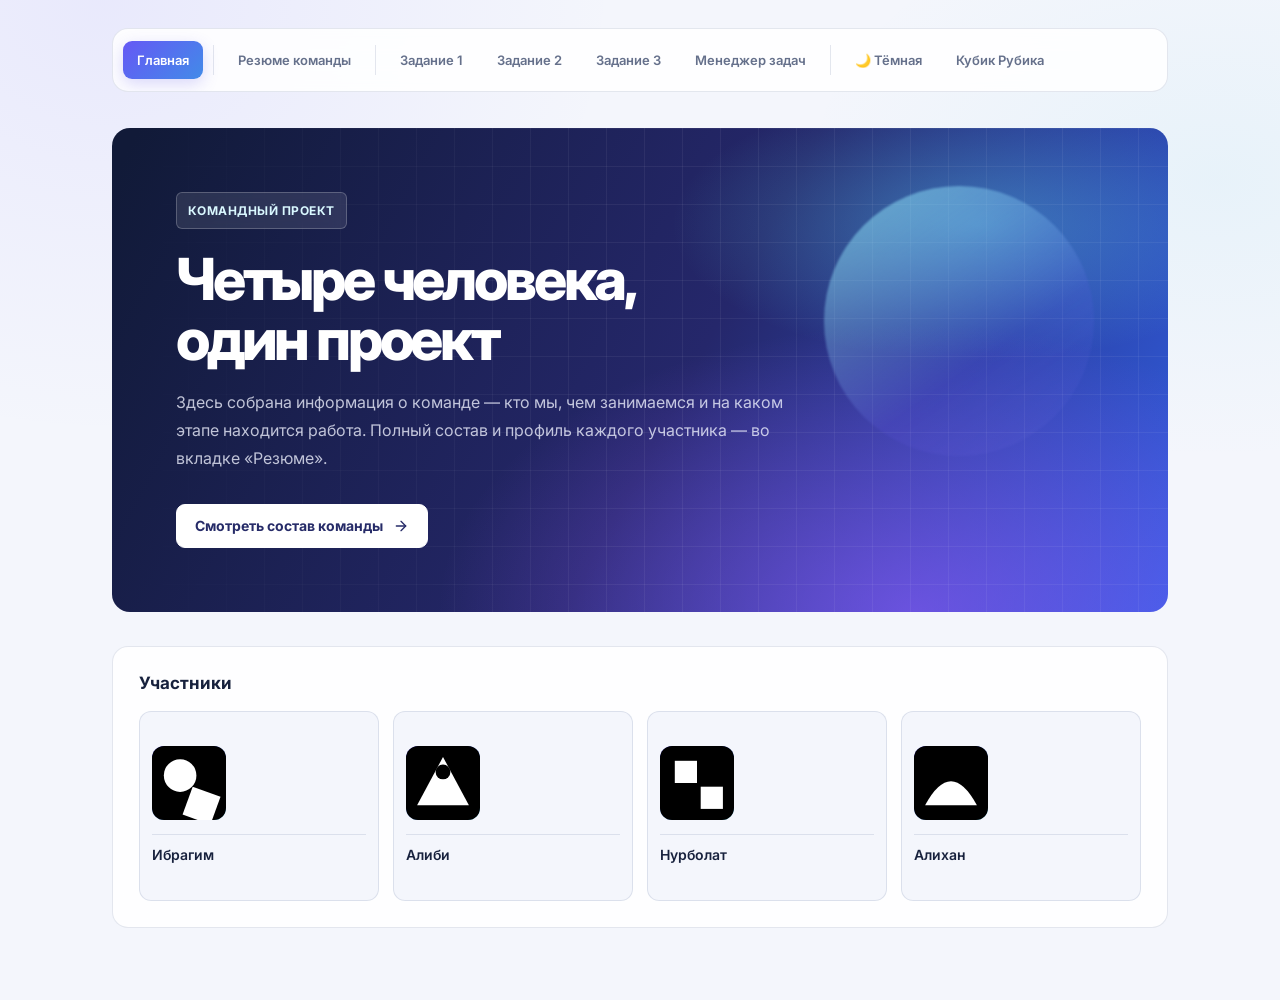
==== commit 7d1ec6c6: "feat: enhance user profile and task management UI, improve API request handling with timeout" ====
--- a/index.html
+++ b/index.html
@@ -7,31 +7,6 @@
   <link rel="stylesheet" href="css/style.css">
 </head>
 <body>
-
-<svg width="0" height="0" style="position:absolute" aria-hidden="true">
-  <defs>
-    <symbol id="avatar-p1" viewBox="0 0 100 100">
-      <rect width="100" height="100" fill="#000"/>
-      <circle cx="38" cy="40" r="22" fill="#fff"/>
-      <rect x="55" y="55" width="40" height="40" fill="#fff" transform="rotate(20 55 55)"/>
-    </symbol>
-    <symbol id="avatar-p2" viewBox="0 0 100 100">
-      <rect width="100" height="100" fill="#000"/>
-      <polygon points="50,15 85,80 15,80" fill="#fff"/>
-      <circle cx="50" cy="35" r="10" fill="#000"/>
-    </symbol>
-    <symbol id="avatar-p3" viewBox="0 0 100 100">
-      <rect width="100" height="100" fill="#000"/>
-      <rect x="20" y="20" width="30" height="30" fill="#fff"/>
-      <rect x="55" y="55" width="30" height="30" fill="#fff"/>
-    </symbol>
-    <symbol id="avatar-p4" viewBox="0 0 100 100">
-      <rect width="100" height="100" fill="#000"/>
-      <path d="M15 80 Q50 15 85 80 Z" fill="#fff"/>
-    </symbol>
-  </defs>
-</svg>
-
 <div class="wrap">
   <nav class="navbar" id="navbar">
     <button class="active" data-page="home">Главная</button>
@@ -42,8 +17,11 @@
     <button data-page="task2">Задание 2</button>
     <button data-page="task3">Задание 3</button>
     <button data-page="todos">Менеджер задач</button>
+    
     <div class="nav-divider"></div>
-    <button id="theme-toggle-btn" data-action="toggle-theme" aria-label="Переключить темную тему">🌙 Тёмная</button>
+    <button id="theme-toggle-btn" class="theme-toggle" data-action="toggle-theme" aria-label="Переключить темную тему">🌙 Темная</button>
+    
+    <button data-page="rubik">Кубик Рубика</button>
     <div id="member-tabs" hidden>
       <div class="nav-divider"></div>
       <button data-target="p1" data-member="p1">Ибрагим</button>
@@ -68,50 +46,48 @@
       <p class="label">Участники</p>
       <div class="roster-grid">
         <button class="roster-item" data-action="open-member" data-member="p1">
-          <div class="avatar"><svg viewBox="0 0 100 100"><use href="#avatar-p1"/></svg></div>
+          <div class="avatar">
+            <svg viewBox="0 0 100 100">
+              <rect width="100" height="100" fill="#000"/>
+              <circle cx="38" cy="40" r="22" fill="#fff"/>
+              <rect x="55" y="55" width="40" height="40" fill="#fff" transform="rotate(20 55 55)"/>
+            </svg>
+          </div>
           <div class="name">Ибрагим</div>
         </button>
         <button class="roster-item" data-action="open-member" data-member="p2">
-          <div class="avatar"><svg viewBox="0 0 100 100"><use href="#avatar-p2"/></svg></div>
+          <div class="avatar">
+            <svg viewBox="0 0 100 100">
+              <rect width="100" height="100" fill="#000"/>
+              <polygon points="50,15 85,80 15,80" fill="#fff"/>
+              <circle cx="50" cy="35" r="10" fill="#000"/>
+            </svg>
+          </div>
           <div class="name">Алиби</div>
         </button>
         <button class="roster-item" data-action="open-member" data-member="p3">
-          <div class="avatar"><svg viewBox="0 0 100 100"><use href="#avatar-p3"/></svg></div>
+          <div class="avatar">
+            <svg viewBox="0 0 100 100">
+              <rect width="100" height="100" fill="#000"/>
+              <rect x="20" y="20" width="30" height="30" fill="#fff"/>
+              <rect x="55" y="55" width="30" height="30" fill="#fff"/>
+            </svg>
+          </div>
           <div class="name">Нурболат</div>
         </button>
         <button class="roster-item" data-action="open-member" data-member="p4">
-          <div class="avatar"><svg viewBox="0 0 100 100"><use href="#avatar-p4"/></svg></div>
+          <div class="avatar">
+            <svg viewBox="0 0 100 100">
+              <rect width="100" height="100" fill="#000"/>
+              <path d="M15 80 Q50 15 85 80 Z" fill="#fff"/>
+            </svg>
+          </div>
           <div class="name">Алихан</div>
         </button>
       </div>
     </div>
   </section>
 
-  <section class="page" id="page-task1">
-    <div class="masthead">
-      <h1>Практическое задание 1</h1>
-      <p>Работа с DOM-деревом на JavaScript</p>
-    </div>
-
-    <div class="section">
-      <h3>Условие задачи</h3>
-      <ul class="highlights">
-        <li>Найдите элемент по ID и измените его текст на «Привет, мир!».</li>
-        <li>Создайте новый элемент &lt;div&gt; с классом <mark>new-div</mark> и текстом «Я новый элемент», добавив его в конец &lt;body&gt;.</li>
-        <li>Удалите элемент с классом <mark>old-element</mark>.</li>
-        <li>Создайте абзац с текстом «Это изменяемый абзац.» и изменяйте его цвет и размер шрифта по клику.</li>
-      </ul>
-    </div>
-
-    <div class="section">
-      <h3>Результат выполнения</h3>
-      <div id="target-element" class="task1-target">Исходный текст элемента.</div>
-      <div class="old-element task1-old-element">Этот элемент будет удалён скриптом.</div>
-      <div id="task1-result"></div>
-      <button class="cta task1-create-button" data-action="create-task1-element">Создать новый элемент</button>
-    </div>
-  </section>
-
   <section class="page" id="page-task2">
     <div class="masthead">
       <h1>Задание 2: Управление классами</h1>
@@ -119,38 +95,17 @@
     </div>
 
     <div class="task-box">
-      <div id="task2-target-element" class="demo-box card feature">Тестовый блок</div>
+      <div id="task2-target-element" class="demo-box card feature">
+        Тестовый блок
+      </div>
 
       <div class="actions">
-        <button class="cta-btn" data-action="toggle-task2-class">Переключить класс active</button>
+        <button id="toggle-btn" class="cta-btn" data-action="toggle-task2-class">Переключить класс active</button>
       </div>
 
       <div class="output-section">
         <h3>Список классов элемента:</h3>
-        <p id="class-list-output">Загрузка...</p>
-      </div>
-    </div>
-  </section>
-
-  <section class="page" id="page-task3">
-    <div class="masthead">
-      <h1>Задание 3: Генератор таблицы и статистика</h1>
-      <p>Создание таблицы заданного размера, изменение цвета ячеек и подсчет</p>
-    </div>
-
-    <div class="task-box">
-      <div class="table-controls">
-        <label>Строк: <input type="number" id="table-rows" min="1" max="20" value="3"></label>
-        <label>Столбцов: <input type="number" id="table-cols" min="1" max="20" value="3"></label>
-        <label>Цвет заливки: <input type="color" id="cell-color-picker" value="#3b82f6"></label>
-        <button class="cta-btn" data-action="generate-table">Создать таблицу</button>
-      </div>
-
-      <div id="table-container" class="table-container"></div>
-
-      <div class="output-section table-output">
-        <h3>Статистика цветов:</h3>
-        <p id="color-stats-output">Кликните по ячейкам таблицы, чтобы изменить их цвет.</p>
+        <p id="class-list-output" class="class-list-badge">Загрузка...</p>
       </div>
     </div>
   </section>
@@ -158,21 +113,14 @@
   <section class="page" id="page-todos">
     <div class="masthead">
       <h1>Менеджер задач</h1>
-      <p>Соберите дела в одном месте, отмечайте прогресс и быстро находите нужное.</p>
-      <p class="todo-api-note">Данные задач загружаются из DummyJSON. Добавленные и изменённые задачи хранятся до перезагрузки страницы.</p>
+      <p>Задачи загружаются из DummyJSON. Добавление, изменение и удаление имитируются API и не сохраняются на сервере — изменения остаются до перезагрузки страницы.</p>
     </div>
     <div class="task-box todo-manager">
       <div class="todo-toolbar">
-        <div class="todo-overview">
-          <p id="todo-count" class="todo-count" aria-live="polite">Загрузка задач…</p>
-          <p id="todo-summary" class="todo-summary">Считаем задачи…</p>
-          <div class="todo-progress" role="progressbar" aria-label="Выполненные задачи" aria-valuemin="0" aria-valuemax="100" aria-valuenow="0">
-            <span id="todo-progress-fill"></span>
-          </div>
-        </div>
+        <p id="todo-count" class="todo-count" aria-live="polite">Загрузка задач…</p>
         <div class="todo-toolbar-actions">
-          <button class="cta-btn todo-create-toggle" type="button" data-action="todo-create-toggle" aria-expanded="false" aria-controls="todo-create-form"><span aria-hidden="true">＋</span> Добавить задачу</button>
-          <button class="cta-btn todo-refresh-button" type="button" data-action="todos-refresh"><svg viewBox="0 0 24 24" fill="none" stroke="currentColor" stroke-width="1.8" stroke-linecap="round" stroke-linejoin="round" aria-hidden="true"><path d="M20 7v5h-5"></path><path d="M4 17v-5h5"></path><path d="M5.6 9a7 7 0 0 1 11.6-2L20 12M4 12l2.8 5a7 7 0 0 0 11.6-2"></path></svg> Обновить</button>
+          <button class="cta-btn" type="button" data-action="todo-create-toggle" aria-expanded="false" aria-controls="todo-create-form">Добавить задачу</button>
+          <button class="cta-btn" type="button" data-action="todos-refresh">Обновить</button>
         </div>
       </div>
       <form id="todo-create-form" class="todo-form todo-create-form" data-todo-form="create" hidden>
@@ -188,23 +136,14 @@
         <button class="todo-open-button" type="submit">Добавить задачу</button>
       </form>
       <div class="todo-filters">
-        <div class="todo-filter-field todo-filter-search">
-          <label for="todo-search">Найти задачу</label>
-          <div class="todo-search-control">
-            <svg viewBox="0 0 24 24" fill="none" stroke="currentColor" stroke-width="1.8" stroke-linecap="round" aria-hidden="true"><circle cx="11" cy="11" r="7"></circle><path d="m16 16 4 4"></path></svg>
-            <input id="todo-search" type="search" placeholder="Название, ID задачи или пользователя">
-            <button id="todo-search-clear" class="todo-search-clear" type="button" data-action="todo-search-clear" aria-label="Очистить поиск" title="Очистить поиск" hidden>×</button>
-          </div>
-        </div>
-        <div class="todo-filter-field">
-          <label for="todo-filter">Показать</label>
-          <select id="todo-filter">
-            <option value="all">Все задачи</option>
-            <option value="active">В работе</option>
-            <option value="completed">Выполненные</option>
-          </select>
-        </div>
-        <div id="todo-sort-field"></div>
+        <label for="todo-search">Поиск задач</label>
+        <input id="todo-search" type="search" placeholder="Название, ID задачи или пользователя">
+        <label for="todo-filter">Статус</label>
+        <select id="todo-filter">
+          <option value="all">Все задачи</option>
+          <option value="active">В работе</option>
+          <option value="completed">Выполненные</option>
+        </select>
       </div>
       <p id="todo-notice" class="todo-notice" role="status" aria-live="polite"></p>
       <div id="todo-list" class="todo-list" aria-live="polite"></div>
@@ -216,7 +155,7 @@
     </div>
   </section>
 
-  <section class="page" id="page-user">
+  <section class="page user-profile-page" id="page-user">
     <div class="masthead">
       <a class="todo-open-button user-profile-back" href="#todos">← К менеджеру задач</a>
       <h1 id="user-profile-title">Профиль пользователя</h1>
@@ -224,14 +163,6 @@
     </div>
     <div id="user-profile-content" class="task-box user-profile-content" aria-live="polite"></div>
   </section>
-
-  <dialog id="todo-detail-dialog" class="todo-detail-dialog" aria-labelledby="todo-detail-dialog-title">
-    <div class="todo-user-dialog-header">
-      <h2 id="todo-detail-dialog-title">Детали задачи</h2>
-      <button class="todo-user-dialog-close" type="button" data-action="todo-detail-close" aria-label="Закрыть окно">×</button>
-    </div>
-    <div id="todo-detail-dialog-content" class="todo-detail-dialog-content" aria-live="polite"></div>
-  </dialog>
 
   <dialog id="todo-user-dialog" class="todo-user-dialog" aria-labelledby="todo-user-dialog-title">
     <div class="todo-user-dialog-header">
@@ -241,6 +172,30 @@
     <div id="todo-user-dialog-content" class="todo-user-dialog-content" aria-live="polite"></div>
   </dialog>
 
+  
+  <section class="page" id="page-task3">
+    <div class="masthead">
+      <h1>Задание 3: Генератор таблицы и статистика</h1>
+      <p>Создание таблицы заданного размера, изменение цвета ячеек и подсчет</p>
+    </div>
+
+    <div class="task-box">
+      <div class="controls-group table-controls">
+        <label>Строк: <input type="number" id="table-rows" min="1" max="20" value="3"></label>
+        <label>Столбцов: <input type="number" id="table-cols" min="1" max="20" value="3"></label>
+        <label>Цвет заливки: <input type="color" id="cell-color-picker" value="#3b82f6"></label>
+        <button class="cta-btn" data-action="generate-table">Создать таблицу</button>
+      </div>
+
+      <div id="table-container" class="table-container"></div>
+
+      <div class="output-section table-output">
+        <h3>Статистика цветов:</h3>
+        <p id="color-stats-output">Кликните по ячейкам таблицы, чтобы изменить их цвет.</p>
+      </div>
+    </div>
+  </section>
+
   <section class="page" id="page-resume">
     <div class="masthead">
       <h1>Состав команды</h1>
@@ -249,11 +204,19 @@
 
     <div class="panel active" id="p1">
       <div class="profile-head">
-        <div class="avatar-box"><svg viewBox="0 0 100 100"><use href="#avatar-p1"/></svg></div>
+        <div class="avatar-box">
+          <svg viewBox="0 0 100 100">
+            <rect width="100" height="100" fill="#000"/>
+            <circle cx="38" cy="40" r="22" fill="#fff"/>
+            <rect x="55" y="55" width="40" height="40" fill="#fff" transform="rotate(20 55 55)"/>
+          </svg>
+        </div>
         <div class="info">
           <h2>Эгембердиев Ибрагим</h2>
           <div class="role">Начинающий Java-разработчик</div>
-          <div class="meta"><div><strong>19</strong> лет</div></div>
+          <div class="meta">
+            <div><strong>19</strong> лет</div>
+          </div>
         </div>
       </div>
 
@@ -283,11 +246,19 @@
 
     <div class="panel" id="p2">
       <div class="profile-head">
-        <div class="avatar-box"><svg viewBox="0 0 100 100"><use href="#avatar-p2"/></svg></div>
+        <div class="avatar-box">
+          <svg viewBox="0 0 100 100">
+            <rect width="100" height="100" fill="#000"/>
+            <polygon points="50,15 85,80 15,80" fill="#fff"/>
+            <circle cx="50" cy="35" r="10" fill="#000"/>
+          </svg>
+        </div>
         <div class="info">
           <h2>Алиби Тулеугалиев</h2>
           <div class="role">Студент, спортсмен и организатор</div>
-          <div class="meta"><div><strong>3</strong> курс</div></div>
+          <div class="meta">
+            <div><strong>3</strong> курс</div>
+          </div>
         </div>
       </div>
 
@@ -319,11 +290,19 @@
 
     <div class="panel" id="p3">
       <div class="profile-head">
-        <div class="avatar-box"><svg viewBox="0 0 100 100"><use href="#avatar-p3"/></svg></div>
+        <div class="avatar-box">
+          <svg viewBox="0 0 100 100">
+            <rect width="100" height="100" fill="#000"/>
+            <rect x="20" y="20" width="30" height="30" fill="#fff"/>
+            <rect x="55" y="55" width="30" height="30" fill="#fff"/>
+          </svg>
+        </div>
         <div class="info">
           <h2>Оралов Нурболат</h2>
           <div class="role">Вычислительная техника и ПО</div>
-          <div class="meta"><div><strong>3</strong> курс, AIU</div></div>
+          <div class="meta">
+            <div><strong>3</strong> курс, AIU</div>
+          </div>
         </div>
       </div>
 
@@ -353,11 +332,18 @@
 
     <div class="panel" id="p4">
       <div class="profile-head">
-        <div class="avatar-box"><svg viewBox="0 0 100 100"><use href="#avatar-p4"/></svg></div>
+        <div class="avatar-box">
+          <svg viewBox="0 0 100 100">
+            <rect width="100" height="100" fill="#000"/>
+            <path d="M15 80 Q50 15 85 80 Z" fill="#fff"/>
+          </svg>
+        </div>
         <div class="info">
           <h2>Полатов Алихан</h2>
           <div class="role">Предприниматель</div>
-          <div class="meta"><div><strong>19</strong> лет</div></div>
+          <div class="meta">
+            <div><strong>19</strong> лет</div>
+          </div>
         </div>
       </div>
 
@@ -394,8 +380,36 @@
       </div>
     </div>
   </section>
+
+  <section class="page" id="page-task1">
+    <div class="masthead">
+      <h1>Практическое задание 1</h1>
+      <p>Работа с DOM-деревом на JavaScript</p>
+    </div>
+
+    <div class="section">
+      <h3>Условие задачи</h3>
+      <ul class="highlights">
+        <li>Найдите элемент по ID и измените его текст на «Привет, мир!».</li>
+        <li>Создайте новый элемент &lt;div&gt; с классом <mark>new-div</mark> и текстом «Я новый элемент», добавив его в конец &lt;body&gt;.</li>
+        <li>Удалите элемент с классом <mark>old-element</mark>.</li>
+        <li>Создайте абзац с текстом «Это изменяемый абзац.» и изменяйте его цвет и размер шрифта по клику.</li>
+      </ul>
+    </div>
+
+    <div class="section">
+      <h3>Результат выполнения</h3>
+      <div id="target-element" class="task1-target">Исходный текст элемента.</div>
+      <div class="old-element task1-old-element">Этот элемент будет удалён скриптом.</div>
+      <div id="task1-result"></div>
+      <button class="cta task1-create-button" data-action="create-task1-element">Создать новый элемент</button>
+    </div>
+  </section>
+
+  
 </div>
+
 <script src="js/fake-api.js"></script>
 <script src="js/script.js"></script>
 </body>
-</html>+</html>
--- a/css/style.css
+++ b/css/style.css
@@ -1740,4 +1740,4 @@
     scroll-behavior: auto !important;
     transition-duration: 0.01ms !important;
   }
-}+}
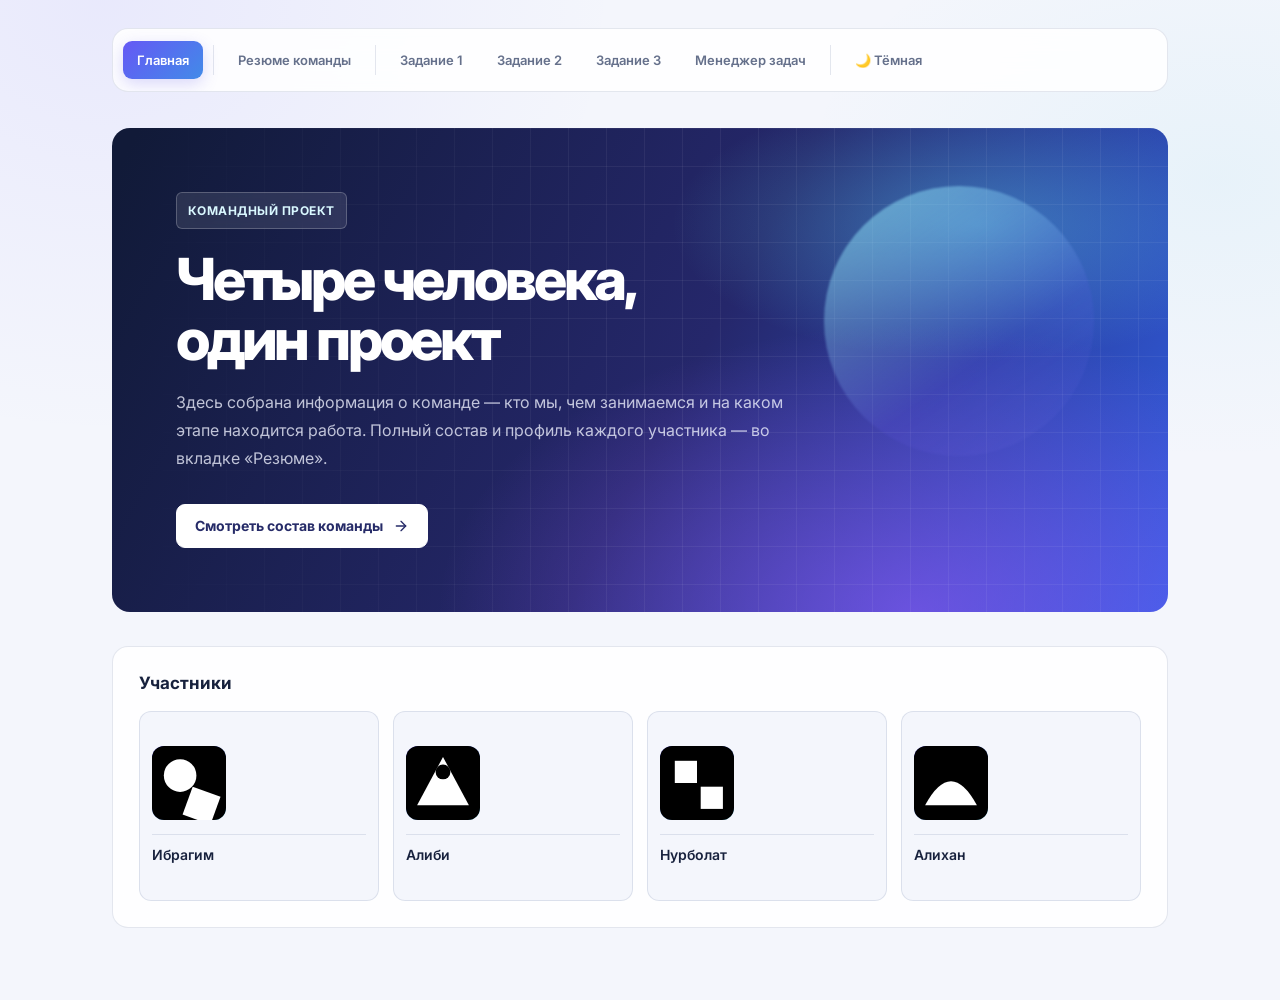
==== commit 0175263a: "feat: add todo creation dialog with user selection and form handling" ====
--- a/index.html
+++ b/index.html
@@ -4,10 +4,62 @@
   <meta charset="UTF-8">
   <meta name="viewport" content="width=device-width, initial-scale=1.0">
   <title>Команда — Резюме, Проект и Задания</title>
+  <meta name="description" content="Учебный сайт команды: профили участников, практические задания и менеджер задач.">
+  <link rel="icon" href="data:image/svg+xml,%3Csvg xmlns='http://www.w3.org/2000/svg' viewBox='0 0 100 100'%3E%3Crect width='100' height='100' rx='22'/%3E%3Ccircle cx='50' cy='50' r='24' fill='%23fff'/%3E%3C/svg%3E">
+  <link rel="preconnect" href="https://fonts.googleapis.com">
+  <link rel="preconnect" href="https://fonts.gstatic.com" crossorigin>
+  <link rel="stylesheet" href="https://fonts.googleapis.com/css2?family=Inter:wght@400;500;600;700;800&display=swap">
   <link rel="stylesheet" href="css/style.css">
+  <script>try{var t=localStorage.getItem('theme');if(t!=='dark'&&t!=='light')t=matchMedia('(prefers-color-scheme: dark)').matches?'dark':'light';document.documentElement.dataset.theme=t}catch(e){}</script>
 </head>
 <body>
+
+<svg width="0" height="0" style="position:absolute" aria-hidden="true">
+  <defs>
+    <symbol id="avatar-p1" viewBox="0 0 100 100">
+      <rect width="100" height="100" fill="#000"/>
+      <circle cx="38" cy="40" r="22" fill="#fff"/>
+      <rect x="55" y="55" width="40" height="40" fill="#fff" transform="rotate(20 55 55)"/>
+    </symbol>
+    <symbol id="avatar-p2" viewBox="0 0 100 100">
+      <rect width="100" height="100" fill="#000"/>
+      <polygon points="50,15 85,80 15,80" fill="#fff"/>
+      <circle cx="50" cy="35" r="10" fill="#000"/>
+    </symbol>
+    <symbol id="avatar-p3" viewBox="0 0 100 100">
+      <rect width="100" height="100" fill="#000"/>
+      <rect x="20" y="20" width="30" height="30" fill="#fff"/>
+      <rect x="55" y="55" width="30" height="30" fill="#fff"/>
+    </symbol>
+    <symbol id="avatar-p4" viewBox="0 0 100 100">
+      <rect width="100" height="100" fill="#000"/>
+      <path d="M15 80 Q50 15 85 80 Z" fill="#fff"/>
+    </symbol>
+  </defs>
+</svg>
+
 <div class="wrap">
+  <dialog id="todo-create-dialog" class="todo-detail-dialog todo-create-dialog" aria-labelledby="todo-create-dialog-title">
+    <div class="todo-user-dialog-header">
+      <h2 id="todo-create-dialog-title">Добавить задачу</h2>
+      <button class="todo-user-dialog-close" type="button" data-action="todo-create-close" aria-label="Закрыть окно">×</button>
+    </div>
+    <form id="todo-create-form" class="todo-form todo-create-form todo-dialog-edit-form" data-todo-form="create">
+      <label>Название задачи
+        <input name="todo" type="text" required maxlength="200" placeholder="Например, проверить CRUD">
+      </label>
+      <label>Пользователь
+        <select name="userId" required></select>
+      </label>
+      <label class="todo-checkbox-label">
+        <input name="completed" type="checkbox"> Выполнена
+      </label>
+      <div class="todo-detail-actions">
+        <button class="todo-open-button" type="submit">Добавить задачу</button>
+        <button class="todo-open-button" type="button" data-action="todo-create-close">Отмена</button>
+      </div>
+    </form>
+  </dialog>
   <nav class="navbar" id="navbar">
     <button class="active" data-page="home">Главная</button>
     <div class="nav-divider"></div>
@@ -17,14 +69,11 @@
     <button data-page="task2">Задание 2</button>
     <button data-page="task3">Задание 3</button>
     <button data-page="todos">Менеджер задач</button>
-    
     <div class="nav-divider"></div>
-    <button id="theme-toggle-btn" class="theme-toggle" data-action="toggle-theme" aria-label="Переключить темную тему">🌙 Темная</button>
-    
-    <button data-page="rubik">Кубик Рубика</button>
+    <button id="theme-toggle-btn" class="theme-toggle" data-action="toggle-theme" type="button">🌙 Тёмная</button>
     <div id="member-tabs" hidden>
       <div class="nav-divider"></div>
-      <button data-target="p1" data-member="p1">Ибрагим</button>
+      <button class="active" data-target="p1" data-member="p1">Ибрагим</button>
       <button data-target="p2" data-member="p2">Алиби</button>
       <button data-target="p3" data-member="p3">Нурболат</button>
       <button data-target="p4" data-member="p4">Алихан</button>
@@ -46,48 +95,50 @@
       <p class="label">Участники</p>
       <div class="roster-grid">
         <button class="roster-item" data-action="open-member" data-member="p1">
-          <div class="avatar">
-            <svg viewBox="0 0 100 100">
-              <rect width="100" height="100" fill="#000"/>
-              <circle cx="38" cy="40" r="22" fill="#fff"/>
-              <rect x="55" y="55" width="40" height="40" fill="#fff" transform="rotate(20 55 55)"/>
-            </svg>
-          </div>
+          <div class="avatar"><svg viewBox="0 0 100 100"><use href="#avatar-p1"/></svg></div>
           <div class="name">Ибрагим</div>
         </button>
         <button class="roster-item" data-action="open-member" data-member="p2">
-          <div class="avatar">
-            <svg viewBox="0 0 100 100">
-              <rect width="100" height="100" fill="#000"/>
-              <polygon points="50,15 85,80 15,80" fill="#fff"/>
-              <circle cx="50" cy="35" r="10" fill="#000"/>
-            </svg>
-          </div>
+          <div class="avatar"><svg viewBox="0 0 100 100"><use href="#avatar-p2"/></svg></div>
           <div class="name">Алиби</div>
         </button>
         <button class="roster-item" data-action="open-member" data-member="p3">
-          <div class="avatar">
-            <svg viewBox="0 0 100 100">
-              <rect width="100" height="100" fill="#000"/>
-              <rect x="20" y="20" width="30" height="30" fill="#fff"/>
-              <rect x="55" y="55" width="30" height="30" fill="#fff"/>
-            </svg>
-          </div>
+          <div class="avatar"><svg viewBox="0 0 100 100"><use href="#avatar-p3"/></svg></div>
           <div class="name">Нурболат</div>
         </button>
         <button class="roster-item" data-action="open-member" data-member="p4">
-          <div class="avatar">
-            <svg viewBox="0 0 100 100">
-              <rect width="100" height="100" fill="#000"/>
-              <path d="M15 80 Q50 15 85 80 Z" fill="#fff"/>
-            </svg>
-          </div>
+          <div class="avatar"><svg viewBox="0 0 100 100"><use href="#avatar-p4"/></svg></div>
           <div class="name">Алихан</div>
         </button>
       </div>
     </div>
   </section>
 
+  <section class="page" id="page-task1">
+    <div class="masthead">
+      <h1>Практическое задание 1</h1>
+      <p>Работа с DOM-деревом на JavaScript</p>
+    </div>
+
+    <div class="section">
+      <h3>Условие задачи</h3>
+      <ul class="highlights">
+        <li>Найдите элемент по ID и измените его текст на «Привет, мир!».</li>
+        <li>Создайте новый элемент &lt;div&gt; с классом <mark>new-div</mark> и текстом «Я новый элемент», добавив его в конец &lt;body&gt;.</li>
+        <li>Удалите элемент с классом <mark>old-element</mark>.</li>
+        <li>Создайте абзац с текстом «Это изменяемый абзац.» и изменяйте его цвет и размер шрифта по клику.</li>
+      </ul>
+    </div>
+
+    <div class="section">
+      <h3>Результат выполнения</h3>
+      <div id="target-element" class="task1-target">Исходный текст элемента.</div>
+      <div class="old-element task1-old-element">Этот элемент будет удалён скриптом.</div>
+      <div id="task1-result"></div>
+      <button class="cta task1-create-button" data-action="create-task1-element">Создать новый элемент</button>
+    </div>
+  </section>
+
   <section class="page" id="page-task2">
     <div class="masthead">
       <h1>Задание 2: Управление классами</h1>
@@ -95,9 +146,7 @@
     </div>
 
     <div class="task-box">
-      <div id="task2-target-element" class="demo-box card feature">
-        Тестовый блок
-      </div>
+      <div id="task2-target-element" class="demo-box card feature">Тестовый блок</div>
 
       <div class="actions">
         <button id="toggle-btn" class="cta-btn" data-action="toggle-task2-class">Переключить класс active</button>
@@ -110,69 +159,6 @@
     </div>
   </section>
 
-  <section class="page" id="page-todos">
-    <div class="masthead">
-      <h1>Менеджер задач</h1>
-      <p>Задачи загружаются из DummyJSON. Добавление, изменение и удаление имитируются API и не сохраняются на сервере — изменения остаются до перезагрузки страницы.</p>
-    </div>
-    <div class="task-box todo-manager">
-      <div class="todo-toolbar">
-        <p id="todo-count" class="todo-count" aria-live="polite">Загрузка задач…</p>
-        <div class="todo-toolbar-actions">
-          <button class="cta-btn" type="button" data-action="todo-create-toggle" aria-expanded="false" aria-controls="todo-create-form">Добавить задачу</button>
-          <button class="cta-btn" type="button" data-action="todos-refresh">Обновить</button>
-        </div>
-      </div>
-      <form id="todo-create-form" class="todo-form todo-create-form" data-todo-form="create" hidden>
-        <label>Название задачи
-          <input name="todo" type="text" required maxlength="200" placeholder="Например, проверить CRUD">
-        </label>
-        <label>ID пользователя
-          <input name="userId" type="number" min="1" step="1" value="1" required>
-        </label>
-        <label class="todo-checkbox-label">
-          <input name="completed" type="checkbox"> Выполнена
-        </label>
-        <button class="todo-open-button" type="submit">Добавить задачу</button>
-      </form>
-      <div class="todo-filters">
-        <label for="todo-search">Поиск задач</label>
-        <input id="todo-search" type="search" placeholder="Название, ID задачи или пользователя">
-        <label for="todo-filter">Статус</label>
-        <select id="todo-filter">
-          <option value="all">Все задачи</option>
-          <option value="active">В работе</option>
-          <option value="completed">Выполненные</option>
-        </select>
-      </div>
-      <p id="todo-notice" class="todo-notice" role="status" aria-live="polite"></p>
-      <div id="todo-list" class="todo-list" aria-live="polite"></div>
-      <nav id="todo-pagination" class="todo-pagination" aria-label="Страницы задач" hidden>
-        <button class="todo-open-button" type="button" data-action="todo-page" data-direction="-1">Назад</button>
-        <span data-page-label aria-live="polite">Страница 1</span>
-        <button class="todo-open-button" type="button" data-action="todo-page" data-direction="1">Дальше</button>
-      </nav>
-    </div>
-  </section>
-
-  <section class="page user-profile-page" id="page-user">
-    <div class="masthead">
-      <a class="todo-open-button user-profile-back" href="#todos">← К менеджеру задач</a>
-      <h1 id="user-profile-title">Профиль пользователя</h1>
-      <p>Данные загружены из DummyJSON.</p>
-    </div>
-    <div id="user-profile-content" class="task-box user-profile-content" aria-live="polite"></div>
-  </section>
-
-  <dialog id="todo-user-dialog" class="todo-user-dialog" aria-labelledby="todo-user-dialog-title">
-    <div class="todo-user-dialog-header">
-      <h2 id="todo-user-dialog-title">Данные пользователя</h2>
-      <button class="todo-user-dialog-close" type="button" data-action="todo-user-close" aria-label="Закрыть окно">×</button>
-    </div>
-    <div id="todo-user-dialog-content" class="todo-user-dialog-content" aria-live="polite"></div>
-  </dialog>
-
-  
   <section class="page" id="page-task3">
     <div class="masthead">
       <h1>Задание 3: Генератор таблицы и статистика</h1>
@@ -196,6 +182,84 @@
     </div>
   </section>
 
+  <section class="page" id="page-todos">
+    <div class="masthead">
+      <h1>Менеджер задач</h1>
+      <p>Соберите дела в одном месте, отмечайте прогресс и быстро находите нужное.</p>
+      <p class="todo-api-note">Данные задач загружаются из DummyJSON. Добавление, изменение и удаление задач имитируются и сбрасываются после перезагрузки страницы.</p>
+    </div>
+    <div class="task-box todo-manager">
+      <div class="todo-toolbar">
+        <div class="todo-overview">
+          <p id="todo-count" class="todo-count" aria-live="polite">Загрузка задач…</p>
+          <p id="todo-summary" class="todo-summary">Считаем задачи…</p>
+          <div class="todo-progress" role="progressbar" aria-label="Выполненные задачи" aria-valuemin="0" aria-valuemax="100" aria-valuenow="0">
+            <span id="todo-progress-fill"></span>
+          </div>
+        </div>
+        <div class="todo-toolbar-actions">
+          <button class="cta-btn todo-create-toggle" type="button" data-action="todo-create-toggle" aria-expanded="false" aria-controls="todo-create-form"><span aria-hidden="true">＋</span> Добавить задачу</button>
+          <button class="cta-btn todo-refresh-button" type="button" data-action="todos-refresh"><svg viewBox="0 0 24 24" fill="none" stroke="currentColor" stroke-width="1.8" stroke-linecap="round" stroke-linejoin="round" aria-hidden="true"><path d="M20 7v5h-5"></path><path d="M4 17v-5h5"></path><path d="M5.6 9a7 7 0 0 1 11.6-2L20 12M4 12l2.8 5a7 7 0 0 0 11.6-2"></path></svg> Обновить</button>
+        </div>
+      </div>
+      <div class="todo-filters">
+        <div class="todo-filter-field todo-filter-search">
+          <label for="todo-search">Найти задачу</label>
+          <div class="todo-search-control">
+            <svg viewBox="0 0 24 24" fill="none" stroke="currentColor" stroke-width="1.8" stroke-linecap="round" aria-hidden="true"><circle cx="11" cy="11" r="7"></circle><path d="m16 16 4 4"></path></svg>
+            <input id="todo-search" type="search" placeholder="Название, ID задачи или пользователя">
+            <button id="todo-search-clear" class="todo-search-clear" type="button" data-action="todo-search-clear" aria-label="Очистить поиск" title="Очистить поиск" hidden>×</button>
+          </div>
+        </div>
+        <div class="todo-filter-field">
+          <label for="todo-filter">Показать</label>
+          <select id="todo-filter">
+            <option value="all">Все задачи</option>
+            <option value="active">В работе</option>
+            <option value="completed">Выполненные</option>
+          </select>
+        </div>
+        <div class="todo-filter-field">
+          <label for="todo-user-filter">Пользователь</label>
+          <select id="todo-user-filter"><option value="all">Все пользователи</option></select>
+        </div>
+        <div id="todo-sort-field"></div>
+      </div>
+      <p id="todo-notice" class="todo-notice" role="status" aria-live="polite"></p>
+      <div id="todo-list" class="todo-list"></div>
+      <nav id="todo-pagination" class="todo-pagination" aria-label="Страницы задач" hidden>
+        <button class="todo-open-button" type="button" data-action="todo-page" data-direction="-1">Назад</button>
+        <span data-page-label aria-live="polite">Страница 1</span>
+        <button class="todo-open-button" type="button" data-action="todo-page" data-direction="1">Дальше</button>
+      </nav>
+    </div>
+  </section>
+
+  <section class="page user-profile-page" id="page-user">
+    <div class="masthead">
+      <a class="todo-open-button user-profile-back" href="#todos">← К менеджеру задач</a>
+      <h1 id="user-profile-title">Профиль пользователя</h1>
+      <p>Данные загружены из DummyJSON.</p>
+    </div>
+    <div id="user-profile-content" class="task-box user-profile-content" aria-live="polite"></div>
+  </section>
+
+  <dialog id="todo-detail-dialog" class="todo-detail-dialog" aria-labelledby="todo-detail-dialog-title">
+    <div class="todo-user-dialog-header">
+      <h2 id="todo-detail-dialog-title">Детали задачи</h2>
+      <button class="todo-user-dialog-close" type="button" data-action="todo-detail-close" aria-label="Закрыть окно">×</button>
+    </div>
+    <div id="todo-detail-dialog-content" class="todo-detail-dialog-content" aria-live="polite"></div>
+  </dialog>
+
+  <dialog id="todo-user-dialog" class="todo-user-dialog" aria-labelledby="todo-user-dialog-title">
+    <div class="todo-user-dialog-header">
+      <h2 id="todo-user-dialog-title">Данные пользователя</h2>
+      <button class="todo-user-dialog-close" type="button" data-action="todo-user-close" aria-label="Закрыть окно">×</button>
+    </div>
+    <div id="todo-user-dialog-content" class="todo-user-dialog-content" aria-live="polite"></div>
+  </dialog>
+
   <section class="page" id="page-resume">
     <div class="masthead">
       <h1>Состав команды</h1>
@@ -204,19 +268,11 @@
 
     <div class="panel active" id="p1">
       <div class="profile-head">
-        <div class="avatar-box">
-          <svg viewBox="0 0 100 100">
-            <rect width="100" height="100" fill="#000"/>
-            <circle cx="38" cy="40" r="22" fill="#fff"/>
-            <rect x="55" y="55" width="40" height="40" fill="#fff" transform="rotate(20 55 55)"/>
-          </svg>
-        </div>
+        <div class="avatar-box"><svg viewBox="0 0 100 100"><use href="#avatar-p1"/></svg></div>
         <div class="info">
           <h2>Эгембердиев Ибрагим</h2>
           <div class="role">Начинающий Java-разработчик</div>
-          <div class="meta">
-            <div><strong>19</strong> лет</div>
-          </div>
+          <div class="meta"><div><strong>19</strong> лет</div></div>
         </div>
       </div>
 
@@ -246,19 +302,11 @@
 
     <div class="panel" id="p2">
       <div class="profile-head">
-        <div class="avatar-box">
-          <svg viewBox="0 0 100 100">
-            <rect width="100" height="100" fill="#000"/>
-            <polygon points="50,15 85,80 15,80" fill="#fff"/>
-            <circle cx="50" cy="35" r="10" fill="#000"/>
-          </svg>
-        </div>
+        <div class="avatar-box"><svg viewBox="0 0 100 100"><use href="#avatar-p2"/></svg></div>
         <div class="info">
           <h2>Алиби Тулеугалиев</h2>
           <div class="role">Студент, спортсмен и организатор</div>
-          <div class="meta">
-            <div><strong>3</strong> курс</div>
-          </div>
+          <div class="meta"><div><strong>3</strong> курс</div></div>
         </div>
       </div>
 
@@ -290,19 +338,11 @@
 
     <div class="panel" id="p3">
       <div class="profile-head">
-        <div class="avatar-box">
-          <svg viewBox="0 0 100 100">
-            <rect width="100" height="100" fill="#000"/>
-            <rect x="20" y="20" width="30" height="30" fill="#fff"/>
-            <rect x="55" y="55" width="30" height="30" fill="#fff"/>
-          </svg>
-        </div>
+        <div class="avatar-box"><svg viewBox="0 0 100 100"><use href="#avatar-p3"/></svg></div>
         <div class="info">
           <h2>Оралов Нурболат</h2>
           <div class="role">Вычислительная техника и ПО</div>
-          <div class="meta">
-            <div><strong>3</strong> курс, AIU</div>
-          </div>
+          <div class="meta"><div><strong>3</strong> курс, AIU</div></div>
         </div>
       </div>
 
@@ -332,18 +372,11 @@
 
     <div class="panel" id="p4">
       <div class="profile-head">
-        <div class="avatar-box">
-          <svg viewBox="0 0 100 100">
-            <rect width="100" height="100" fill="#000"/>
-            <path d="M15 80 Q50 15 85 80 Z" fill="#fff"/>
-          </svg>
-        </div>
+        <div class="avatar-box"><svg viewBox="0 0 100 100"><use href="#avatar-p4"/></svg></div>
         <div class="info">
           <h2>Полатов Алихан</h2>
           <div class="role">Предприниматель</div>
-          <div class="meta">
-            <div><strong>19</strong> лет</div>
-          </div>
+          <div class="meta"><div><strong>19</strong> лет</div></div>
         </div>
       </div>
 
@@ -380,35 +413,7 @@
       </div>
     </div>
   </section>
-
-  <section class="page" id="page-task1">
-    <div class="masthead">
-      <h1>Практическое задание 1</h1>
-      <p>Работа с DOM-деревом на JavaScript</p>
-    </div>
-
-    <div class="section">
-      <h3>Условие задачи</h3>
-      <ul class="highlights">
-        <li>Найдите элемент по ID и измените его текст на «Привет, мир!».</li>
-        <li>Создайте новый элемент &lt;div&gt; с классом <mark>new-div</mark> и текстом «Я новый элемент», добавив его в конец &lt;body&gt;.</li>
-        <li>Удалите элемент с классом <mark>old-element</mark>.</li>
-        <li>Создайте абзац с текстом «Это изменяемый абзац.» и изменяйте его цвет и размер шрифта по клику.</li>
-      </ul>
-    </div>
-
-    <div class="section">
-      <h3>Результат выполнения</h3>
-      <div id="target-element" class="task1-target">Исходный текст элемента.</div>
-      <div class="old-element task1-old-element">Этот элемент будет удалён скриптом.</div>
-      <div id="task1-result"></div>
-      <button class="cta task1-create-button" data-action="create-task1-element">Создать новый элемент</button>
-    </div>
-  </section>
-
-  
 </div>
-
 <script src="js/fake-api.js"></script>
 <script src="js/script.js"></script>
 </body>
--- a/css/style.css
+++ b/css/style.css
@@ -864,6 +864,8 @@
   background: var(--field-bg);
 }
 
+.todo-create-form label[hidden]{ display: none !important; }
+
 .todo-create-form label:first-child{ flex: 1 1 260px; }
 .todo-create-form label:nth-child(2){ flex: 0 1 190px; }
 
@@ -880,7 +882,7 @@
 
 .todo-filters{
   display: grid;
-  grid-template-columns: minmax(0, 1fr) repeat(2, minmax(150px, 190px));
+  grid-template-columns: minmax(0, 1fr) repeat(3, minmax(140px, 190px));
   align-items: end;
   gap: 12px;
   padding: 14px;
@@ -1509,9 +1511,9 @@
 }
 
 .user-tasks-heading{
-  display: flex;
-  align-items: center;
-  justify-content: space-between;
+  display: grid;
+  grid-template-columns: repeat(3, minmax(0, 1fr));
+  align-items: end;
   gap: 16px;
   margin-bottom: 16px;
 }
@@ -1519,12 +1521,20 @@
 .user-tasks-heading-copy{
   display: grid;
   min-width: 0;
+  grid-column: 1 / -1;
   gap: 4px;
 }
 
 .user-tasks-heading > .todo-filter-field{
   width: min(200px, 100%);
   flex: 0 0 auto;
+}
+
+.user-task-add-button{
+  width: 100%;
+  min-height: 43px;
+  margin: 0;
+  text-align: center;
 }
 
 .user-tasks-heading h2,
@@ -1724,13 +1734,22 @@
   }
 
   .user-tasks-heading{
-    align-items: flex-start;
-    flex-direction: column;
+    grid-template-columns: 1fr;
+    align-items: stretch;
     gap: 6px;
   }
 
   .user-tasks-heading > .todo-filter-field{ width: 100%; }
 }
+
+.todo-create-dialog .todo-create-form{
+  margin: 0;
+  border: 0;
+  border-radius: 0;
+  background: transparent;
+}
+
+.todo-create-dialog .todo-create-form > button[type="submit"]{ display: none; }
 
 @media (prefers-reduced-motion: reduce){
   *,
